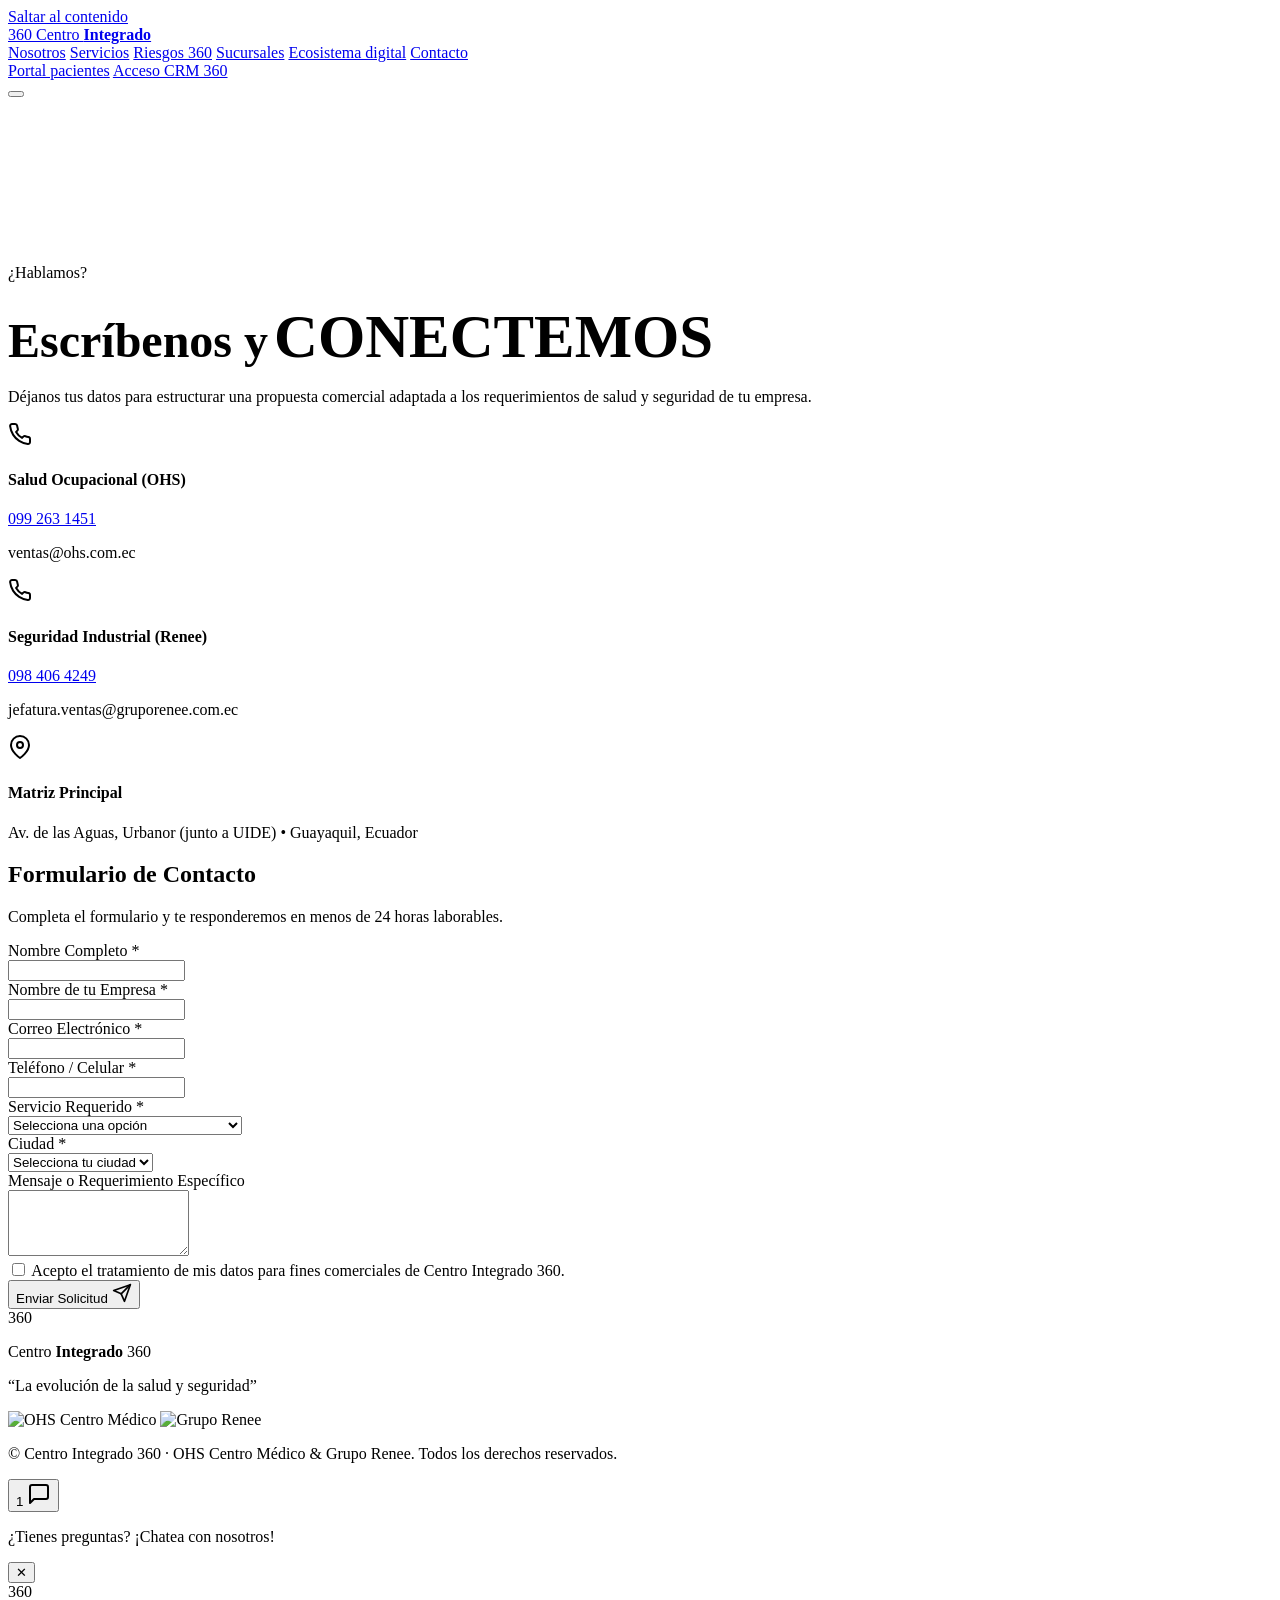
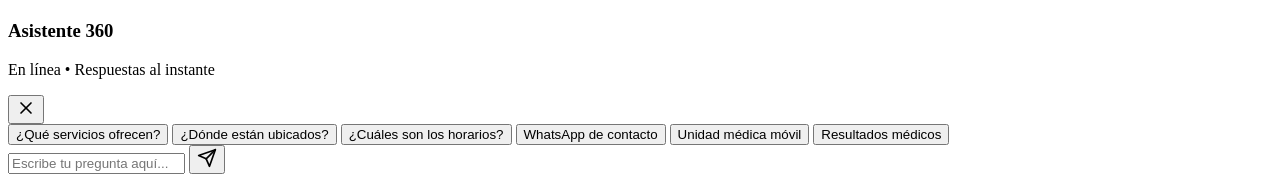
==== contacto.html @ 9c9b0488 "Agregar nuevos archivos" ====
<!DOCTYPE html>
<html lang="es">
<head>
  <meta charset="UTF-8" />
  <meta name="viewport" content="width=device-width, initial-scale=1.0" />
  <title>Contáctanos | Centro Integrado 360</title>
  <meta name="description" content="Ponte en contacto con Centro Integrado 360 para cotizaciones de salud ocupacional y seguridad industrial para tu empresa." />
  <meta name="theme-color" content="#134295" />

  <!-- Tipografías de marca -->
  <link rel="preconnect" href="https://fonts.googleapis.com" />
  <link rel="preconnect" href="https://fonts.gstatic.com" crossorigin />
  <link href="https://fonts.googleapis.com/css2?family=Poppins:ital,wght@0,400;0,500;0,600;0,700;0,800;1,800&display=swap" rel="stylesheet" />
  <link href="https://api.fontshare.com/v2/css?f[]=garet@400,500,700&display=swap" rel="stylesheet" />

  <link rel="stylesheet" href="assets/css/styles.css" />
</head>
<body class="page-contacto">
  <a class="skip-link" href="#contact-main">Saltar al contenido</a>

  <!-- ===================== HEADER / NAV ===================== -->
  <header class="site-header" id="top">
    <div class="container header-inner">
      <a href="index.html#top" class="brand" aria-label="Centro Integrado 360 - inicio">
        <span class="brand-360">360</span>
        <span class="brand-text">Centro <strong>Integrado</strong></span>
      </a>

      <nav class="main-nav" id="mainNav" aria-label="Navegación principal">
        <a href="index.html#nosotros">Nosotros</a>
        <a href="index.html#servicios">Servicios</a>
        <a href="index.html#riesgos">Riesgos 360</a>
        <a href="index.html#sucursales">Sucursales</a>
        <a href="index.html#ecosistema">Ecosistema digital</a>
        <a href="contacto.html" class="active">Contacto</a>
      </nav>

      <div class="header-cta">
        <a href="index.html#ecosistema" class="btn btn-ghost btn-sm">Portal pacientes</a>
        <a href="index.html#ecosistema" class="btn btn-primary btn-sm">Acceso CRM 360</a>
      </div>

      <button class="nav-toggle" id="navToggle" aria-label="Abrir menú" aria-expanded="false" aria-controls="mainNav">
        <span></span><span></span><span></span>
      </button>
    </div>
  </header>

  <!-- ===================== MAIN FORM VIEW ===================== -->
  <main id="contact-main" class="contact-page-layout">
    <section class="contact-hero-section">
      <div class="container">
        <div class="contact-grid-split">
          
          <!-- Columna Info -->
          <div class="contact-info-col">
            <div class="hero-dots hero-dots--tl" aria-hidden="true" style="width: 150px; height: 150px; opacity: 0.15; top: 10px; left: 10px;"></div>
            <p class="eyebrow" style="color: var(--naranja);">¿Hablamos?</p>
            <h1 class="display" style="margin-bottom: var(--sp-2);">
              <span class="d-line1" style="color: var(--blanco); font-size: clamp(2rem, 4vw, 3rem);">Escríbenos y</span>
              <span class="d-line2" style="font-size: clamp(2.4rem, 5vw, 3.8rem);">CONECTEMOS</span>
            </h1>
            <p class="lead-text">
              Déjanos tus datos para estructurar una propuesta comercial adaptada a los requerimientos de salud y seguridad de tu empresa.
            </p>

            <div class="contact-methods">
              <div class="method-card">
                <div class="method-icon">
                  <svg width="24" height="24" viewBox="0 0 24 24" fill="none" stroke="currentColor" stroke-width="2" stroke-linecap="round" stroke-linejoin="round"><path d="M22 16.92v3a2 2 0 0 1-2.18 2 19.79 19.79 0 0 1-8.63-3.07 19.5 19.5 0 0 1-6-6 19.79 19.79 0 0 1-3.07-8.67A2 2 0 0 1 4.11 2h3a2 2 0 0 1 2 1.72 12.84 12.84 0 0 0 .7 2.81 2 2 0 0 1-.45 2.11L8.09 9.91a16 16 0 0 0 6 6l1.27-1.27a2 2 0 0 1 2.11-.45 12.84 12.84 0 0 0 2.81.7A2 2 0 0 1 22 16.92z"></path></svg>
                </div>
                <div>
                  <h4>Salud Ocupacional (OHS)</h4>
                  <a href="https://wa.me/593992631451" target="_blank" class="method-link">099 263 1451</a>
                  <p class="method-sub">ventas@ohs.com.ec</p>
                </div>
              </div>

              <div class="method-card">
                <div class="method-icon">
                  <svg width="24" height="24" viewBox="0 0 24 24" fill="none" stroke="currentColor" stroke-width="2" stroke-linecap="round" stroke-linejoin="round"><path d="M22 16.92v3a2 2 0 0 1-2.18 2 19.79 19.79 0 0 1-8.63-3.07 19.5 19.5 0 0 1-6-6 19.79 19.79 0 0 1-3.07-8.67A2 2 0 0 1 4.11 2h3a2 2 0 0 1 2 1.72 12.84 12.84 0 0 0 .7 2.81 2 2 0 0 1-.45 2.11L8.09 9.91a16 16 0 0 0 6 6l1.27-1.27a2 2 0 0 1 2.11-.45 12.84 12.84 0 0 0 2.81.7A2 2 0 0 1 22 16.92z"></path></svg>
                </div>
                <div>
                  <h4>Seguridad Industrial (Renee)</h4>
                  <a href="https://wa.me/593984064249" target="_blank" class="method-link">098 406 4249</a>
                  <p class="method-sub">jefatura.ventas@gruporenee.com.ec</p>
                </div>
              </div>

              <div class="method-card">
                <div class="method-icon">
                  <svg width="24" height="24" viewBox="0 0 24 24" fill="none" stroke="currentColor" stroke-width="2" stroke-linecap="round" stroke-linejoin="round"><path d="M21 10c0 7-9 13-9 13s-9-6-9-13a9 9 0 0 1 18 0z"></path><circle cx="12" cy="10" r="3"></circle></svg>
                </div>
                <div>
                  <h4>Matriz Principal</h4>
                  <p class="method-desc">Av. de las Aguas, Urbanor (junto a UIDE) • Guayaquil, Ecuador</p>
                </div>
              </div>
            </div>
          </div>

          <!-- Columna Formulario -->
          <div class="contact-form-col">
            <form id="interactiveContactForm" class="contact-premium-form">
              <h2 class="form-title">Formulario de Contacto</h2>
              <p class="form-subtitle">Completa el formulario y te responderemos en menos de 24 horas laborables.</p>
              
              <div class="form-grid-2col">
                <!-- Nombre -->
                <div class="form-group">
                  <label for="form-name" class="form-label">Nombre Completo <span class="required">*</span></label>
                  <div class="input-wrapper">
                    <input type="text" id="form-name" name="name" required />
                  </div>
                </div>

                <!-- Empresa -->
                <div class="form-group">
                  <label for="form-company" class="form-label">Nombre de tu Empresa <span class="required">*</span></label>
                  <div class="input-wrapper">
                    <input type="text" id="form-company" name="company" required />
                  </div>
                </div>
              </div>

              <div class="form-grid-2col">
                <!-- Email -->
                <div class="form-group">
                  <label for="form-email" class="form-label">Correo Electrónico <span class="required">*</span></label>
                  <div class="input-wrapper">
                    <input type="email" id="form-email" name="email" required />
                  </div>
                </div>

                <!-- Teléfono -->
                <div class="form-group">
                  <label for="form-phone" class="form-label">Teléfono / Celular <span class="required">*</span></label>
                  <div class="input-wrapper">
                    <input type="tel" id="form-phone" name="phone" required />
                  </div>
                </div>
              </div>

              <div class="form-grid-2col">
                <!-- Servicio de interés -->
                <div class="form-group">
                  <label for="form-service" class="form-label">Servicio Requerido <span class="required">*</span></label>
                  <div class="input-wrapper">
                    <select id="form-service" name="service" required>
                      <option value="" disabled selected>Selecciona una opción</option>
                      <option value="salud">Salud Ocupacional (OHS)</option>
                      <option value="seguridad">Seguridad Industrial (Grupo Renee)</option>
                      <option value="360">Modelo Integral 360 (Ambos)</option>
                      <option value="movil">Unidad Médica Móvil</option>
                      <option value="otros">Otros Servicios / Consultas</option>
                    </select>
                  </div>
                </div>

                <!-- Ciudad -->
                <div class="form-group">
                  <label for="form-city" class="form-label">Ciudad <span class="required">*</span></label>
                  <div class="input-wrapper">
                    <select id="form-city" name="city" required>
                      <option value="" disabled selected>Selecciona tu ciudad</option>
                      <option value="guayaquil">Guayaquil</option>
                      <option value="quito">Quito</option>
                      <option value="manta">Manta</option>
                      <option value="otra">Otra Ciudad</option>
                    </select>
                  </div>
                </div>
              </div>

              <!-- Mensaje -->
              <div class="form-group">
                <label for="form-message" class="form-label">Mensaje o Requerimiento Específico</label>
                <div class="input-wrapper">
                  <textarea id="form-message" name="message" rows="4"></textarea>
                </div>
              </div>

              <!-- Checkbox Términos -->
              <div class="form-group-checkbox">
                <input type="checkbox" id="form-terms" name="terms" required />
                <label for="form-terms">Acepto el tratamiento de mis datos para fines comerciales de Centro Integrado 360.</label>
              </div>

              <!-- Botón Submit -->
              <button type="submit" id="formSubmitBtn" class="btn btn-primary btn-submit-form">
                <span>Enviar Solicitud</span>
                <svg width="20" height="20" viewBox="0 0 24 24" fill="none" stroke="currentColor" stroke-width="2" stroke-linecap="round" stroke-linejoin="round" class="send-icon">
                  <line x1="22" y1="2" x2="11" y2="13"></line>
                  <polygon points="22 2 15 22 11 13 2 9 22 2"></polygon>
                </svg>
              </button>

              <!-- Success Alert (Hidden initially) -->
              <div id="formSuccessAlert" class="form-status-alert success-alert" style="display: none;">
                <div class="alert-icon">✓</div>
                <div>
                  <h4>¡Mensaje Enviado con Éxito!</h4>
                  <p>Gracias por escribirnos. Un asesor comercial se pondrá en contacto contigo en breve.</p>
                </div>
              </div>
            </form>
          </div>

        </div>
      </div>
    </section>
  </main>

  <!-- ===================== FOOTER ===================== -->
  <footer class="site-footer">
    <div class="footer-dots" aria-hidden="true"></div>
    <div class="container footer-inner">
      <div class="footer-brand">
        <span class="brand-360 brand-360--lg">360</span>
        <p>Centro <strong>Integrado</strong> 360</p>
        <p class="footer-claim">“La evolución de la salud y seguridad”</p>
      </div>
      <div class="footer-logos">
        <img src="assets/img/logo-ohs.png" alt="OHS Centro Médico" width="716" height="358" loading="lazy" />
        <img src="assets/img/logo-renee.png" alt="Grupo Renee" width="855" height="339" loading="lazy" />
      </div>
      <p class="footer-legal">© <span id="year"></span> Centro Integrado 360 · OHS Centro Médico &amp; Grupo Renee. Todos los derechos reservados.</p>
    </div>
  </footer>

  <!-- ===================== FAQ CHATBOX ===================== -->
  <div class="faq-chatbox" id="faqChatbox">
    <!-- Bubble Trigger -->
    <button class="chatbox-trigger" id="chatboxTrigger" aria-label="Abrir chat de preguntas frecuentes" aria-expanded="false" aria-controls="chatboxWindow">
      <span class="chatbox-trigger-badge" id="chatboxBadge">1</span>
      <svg class="icon-chat" width="24" height="24" viewBox="0 0 24 24" fill="none" stroke="currentColor" stroke-width="2" stroke-linecap="round" stroke-linejoin="round">
        <path d="M21 15a2 2 0 0 1-2 2H7l-4 4V5a2 2 0 0 1 2-2h14a2 2 0 0 1 2 2z"></path>
      </svg>
      <svg class="icon-close" width="24" height="24" viewBox="0 0 24 24" fill="none" stroke="currentColor" stroke-width="2" stroke-linecap="round" stroke-linejoin="round" style="display: none;">
        <line x1="18" y1="6" x2="6" y2="18"></line>
        <line x1="6" y1="6" x2="18" y2="18"></line>
      </svg>
    </button>

    <!-- Welcome Tooltip Banner -->
    <div class="chatbox-tooltip" id="chatboxTooltip">
      <p>¿Tienes preguntas? ¡Chatea con nosotros!</p>
      <button class="tooltip-close" id="tooltipClose" aria-label="Cerrar sugerencia">✕</button>
    </div>

    <!-- Chat Window -->
    <div class="chatbox-window" id="chatboxWindow" aria-hidden="true">
      <div class="chatbox-header">
        <div class="chatbox-header-info">
          <div class="chatbox-avatar">
            <span class="avatar-360">360</span>
            <span class="status-indicator"></span>
          </div>
          <div>
            <h3 class="chatbox-title">Asistente 360</h3>
            <p class="chatbox-subtitle">En línea • Respuestas al instante</p>
          </div>
        </div>
        <button class="chatbox-close-btn" id="chatboxCloseBtn" aria-label="Minimizar chat">
          <svg width="20" height="20" viewBox="0 0 24 24" fill="none" stroke="currentColor" stroke-width="2" stroke-linecap="round" stroke-linejoin="round">
            <line x1="18" y1="6" x2="6" y2="18"></line>
            <line x1="6" y1="6" x2="18" y2="18"></line>
          </svg>
        </button>
      </div>

      <div class="chatbox-messages" id="chatboxMessages">
        <!-- Los mensajes se inyectan dinámicamente -->
      </div>

      <div class="chatbox-quick-replies" id="chatboxQuickReplies">
        <button class="quick-reply-btn" data-question="servicios">¿Qué servicios ofrecen?</button>
        <button class="quick-reply-btn" data-question="sucursales">¿Dónde están ubicados?</button>
        <button class="quick-reply-btn" data-question="horarios">¿Cuáles son los horarios?</button>
        <button class="quick-reply-btn" data-question="contacto">WhatsApp de contacto</button>
        <button class="quick-reply-btn" data-question="movil">Unidad médica móvil</button>
        <button class="quick-reply-btn" data-question="resultados">Resultados médicos</button>
      </div>

      <form class="chatbox-input-area" id="chatboxInputForm">
        <input type="text" id="chatboxInput" placeholder="Escribe tu pregunta aquí..." autocomplete="off" aria-label="Escribe tu pregunta">
        <button type="submit" class="chatbox-send-btn" aria-label="Enviar pregunta">
          <svg width="20" height="20" viewBox="0 0 24 24" fill="none" stroke="currentColor" stroke-width="2" stroke-linecap="round" stroke-linejoin="round">
            <line x1="22" y1="2" x2="11" y2="13"></line>
            <polygon points="22 2 15 22 11 13 2 9 22 2"></polygon>
          </svg>
        </button>
      </form>
    </div>
  </div>

  <script src="assets/js/main.js"></script>
</body>
</html>
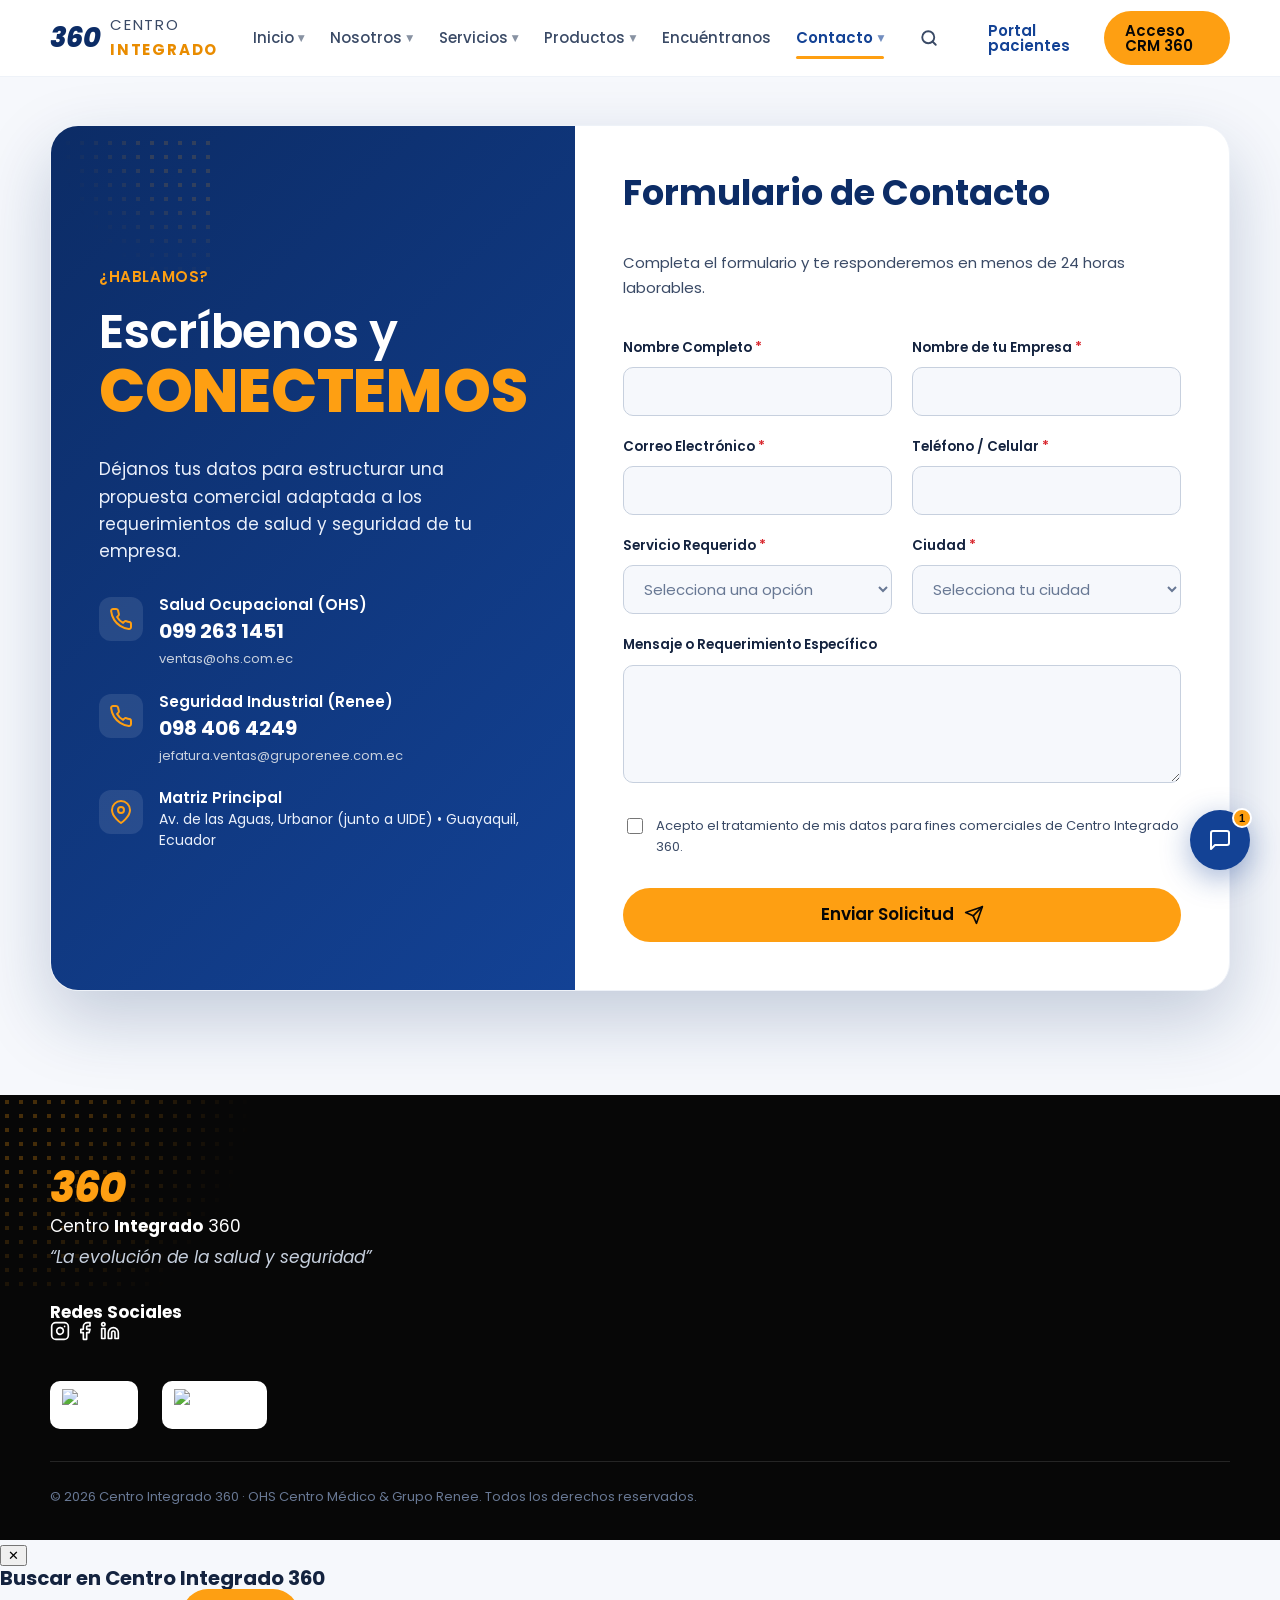
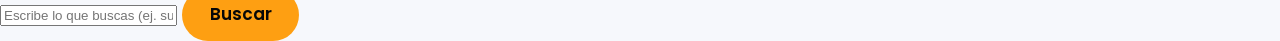
==== commit e65679d9: "Productos" ====
--- a/contacto.html
+++ b/contacto.html
@@ -27,12 +27,65 @@
       </a>
 
       <nav class="main-nav" id="mainNav" aria-label="Navegación principal">
-        <a href="index.html#nosotros">Nosotros</a>
-        <a href="index.html#servicios">Servicios</a>
-        <a href="index.html#riesgos">Riesgos 360</a>
-        <a href="index.html#sucursales">Sucursales</a>
-        <a href="index.html#ecosistema">Ecosistema digital</a>
-        <a href="contacto.html" class="active">Contacto</a>
+        <div class="nav-item-dropdown">
+          <a href="index.html#top" class="dropdown-trigger">Inicio <span class="arrow-down">▼</span></a>
+          <div class="dropdown-menu">
+            <a href="index.html#top">Inicio</a>
+            <a href="index.html#nosotros">¿Quiénes somos?</a>
+            <a href="index.html#sucursales">Nuestras sedes</a>
+          </div>
+        </div>
+
+        <div class="nav-item-dropdown">
+          <a href="index.html#nosotros" class="dropdown-trigger">Nosotros <span class="arrow-down">▼</span></a>
+          <div class="dropdown-menu">
+            <a href="index.html#nosotros">Misión y Visión</a>
+            <a href="index.html#porque">¿Por qué elegirnos?</a>
+            <a href="index.html#ecosistema">Ecosistema Digital</a>
+          </div>
+        </div>
+
+        <!-- Servicios ▼ -->
+        <div class="nav-item-dropdown">
+          <a href="index.html#servicios" class="dropdown-trigger">Servicios <span class="arrow-down">▼</span></a>
+          <div class="dropdown-menu">
+            <a href="index.html#servicios">Salud Ocupacional</a>
+            <a href="index.html#servicios">Seguridad Industrial</a>
+            <a href="index.html#servicios">Particular</a>
+          </div>
+        </div>
+
+        <!-- Productos ▼ -->
+        <div class="nav-item-dropdown">
+          <a href="productos.html" class="dropdown-trigger">Productos <span class="arrow-down">▼</span></a>
+          <div class="dropdown-menu">
+            <a href="productos.html">Catálogo de EPP</a>
+            <a href="productos.html?cat=guantes-man">Guantes de Manipulación</a>
+            <a href="productos.html?cat=guantes-cor">Guantes Anti-Corte</a>
+            <a href="productos.html?cat=audicion">Protección Auditiva</a>
+            <a href="productos.html?cat=calzado">Calzado de Seguridad</a>
+          </div>
+        </div>
+
+        <!-- Encuéntranos -->
+        <a href="encuentranos.html" class="dropdown-trigger">Encuéntranos</a>
+
+        <!-- Contacto ▼ -->
+        <div class="nav-item-dropdown">
+          <a href="contacto.html" class="dropdown-trigger active">Contacto <span class="arrow-down">▼</span></a>
+          <div class="dropdown-menu">
+            <a href="contacto.html" class="active">Formulario de Contacto</a>
+            <a href="index.html#contacto">Canales de WhatsApp</a>
+          </div>
+        </div>
+
+        <!-- Search Icon Trigger -->
+        <button class="search-trigger-btn" id="searchTriggerBtn" aria-label="Buscar en el sitio">
+          <svg width="18" height="18" viewBox="0 0 24 24" fill="none" stroke="currentColor" stroke-width="2.5" stroke-linecap="round" stroke-linejoin="round">
+            <circle cx="11" cy="11" r="8"></circle>
+            <line x1="21" y1="21" x2="16.65" y2="16.65"></line>
+          </svg>
+        </button>
       </nav>
 
       <div class="header-cta">
@@ -220,6 +273,23 @@
         <p>Centro <strong>Integrado</strong> 360</p>
         <p class="footer-claim">“La evolución de la salud y seguridad”</p>
       </div>
+
+      <!-- Redes Sociales Section -->
+      <div class="footer-socials">
+        <h4>Redes Sociales</h4>
+        <div class="social-icons">
+          <a href="https://instagram.com/centromedico_ohs" target="_blank" aria-label="Instagram">
+            <svg width="20" height="20" viewBox="0 0 24 24" fill="none" stroke="currentColor" stroke-width="2" stroke-linecap="round" stroke-linejoin="round"><rect x="2" y="2" width="20" height="20" rx="5" ry="5"></rect><path d="M16 11.37A4 4 0 1 1 12.63 8 4 4 0 0 1 16 11.37z"></path><line x1="17.5" y1="6.5" x2="17.51" y2="6.5"></line></svg>
+          </a>
+          <a href="https://facebook.com/centromedicoohs" target="_blank" aria-label="Facebook">
+            <svg width="20" height="20" viewBox="0 0 24 24" fill="none" stroke="currentColor" stroke-width="2" stroke-linecap="round" stroke-linejoin="round"><path d="M18 2h-3a5 5 0 0 0-5 5v3H7v4h3v8h4v-8h3l1-4h-4V7a1 1 0 0 1 1-1h3z"></path></svg>
+          </a>
+          <a href="https://linkedin.com" target="_blank" aria-label="LinkedIn">
+            <svg width="20" height="20" viewBox="0 0 24 24" fill="none" stroke="currentColor" stroke-width="2" stroke-linecap="round" stroke-linejoin="round"><path d="M16 8a6 6 0 0 1 6 6v7h-4v-7a2 2 0 0 0-2-2 2 2 0 0 0-2 2v7h-4v-7a6 6 0 0 1 6-6z"></path><rect x="2" y="9" width="4" height="12"></rect><circle cx="4" cy="4" r="2"></circle></svg>
+          </a>
+        </div>
+      </div>
+
       <div class="footer-logos">
         <img src="assets/img/logo-ohs.png" alt="OHS Centro Médico" width="716" height="358" loading="lazy" />
         <img src="assets/img/logo-renee.png" alt="Grupo Renee" width="855" height="339" loading="lazy" />
@@ -227,6 +297,21 @@
       <p class="footer-legal">© <span id="year"></span> Centro Integrado 360 · OHS Centro Médico &amp; Grupo Renee. Todos los derechos reservados.</p>
     </div>
   </footer>
+
+  <!-- ===================== SEARCH OVERLAY ===================== -->
+  <div class="search-overlay" id="searchOverlay" aria-hidden="true">
+    <div class="search-overlay-card">
+      <button class="search-overlay-close" id="searchOverlayClose" aria-label="Cerrar búsqueda">✕</button>
+      <h3>Buscar en Centro Integrado 360</h3>
+      <form class="search-overlay-form" id="searchOverlayForm">
+        <input type="text" id="searchOverlayInput" placeholder="Escribe lo que buscas (ej. sucursales, exámenes, EPP)..." autocomplete="off" aria-label="Entrada de búsqueda" />
+        <button type="submit" class="btn btn-primary">Buscar</button>
+      </form>
+      <div class="search-overlay-results" id="searchOverlayResults">
+        <!-- Search results injected here -->
+      </div>
+    </div>
+  </div>
 
   <!-- ===================== FAQ CHATBOX ===================== -->
   <div class="faq-chatbox" id="faqChatbox">
--- a/assets/css/styles.css
+++ b/assets/css/styles.css
@@ -0,0 +1,1765 @@
+/* =========================================================
+   CENTRO INTEGRADO 360 — Sistema de diseño
+   Línea gráfica oficial: OHS Centro Médico + Grupo Renee
+   ========================================================= */
+
+:root {
+  /* Colores de marca (línea gráfica oficial) */
+  --azul: #134295;
+  --azul-900: #0c2c66;
+  --azul-700: #0f3578;
+  --azul-050: #eaf0fb;
+  --naranja: #fe9f12;
+  --naranja-600: #e98c00;
+  --negro: #070707;
+  --blanco: #ffffff;
+
+  /* Neutros tintados hacia el azul de marca */
+  --gris-900: #14233f;
+  --gris-700: #3a4a66;
+  --gris-500: #687894;
+  --gris-300: #c7d0de;
+  --gris-100: #eef2f8;
+  --gris-050: #f6f8fc;
+
+  /* Tipografía */
+  --font-display: "Garet", "Poppins", system-ui, sans-serif;
+  --font-body: "Poppins", system-ui, -apple-system, sans-serif;
+
+  /* Escala tipográfica */
+  --fs-xs: 0.8125rem;
+  --fs-sm: 0.9375rem;
+  --fs-base: 1.0625rem;
+  --fs-lg: 1.25rem;
+  --fs-xl: 1.6rem;
+  --fs-2xl: 2.2rem;
+  --fs-3xl: 3rem;
+  --fs-4xl: clamp(2.8rem, 7vw, 5.5rem);
+
+  /* Espaciado */
+  --sp-1: 0.5rem;
+  --sp-2: 1rem;
+  --sp-3: 1.5rem;
+  --sp-4: 2rem;
+  --sp-5: 3rem;
+  --sp-6: 4.5rem;
+  --sp-7: 6.5rem;
+
+  --radius: 16px;
+  --radius-lg: 28px;
+  --radius-pill: 999px;
+
+  --shadow-sm: 0 4px 16px rgba(12, 44, 102, 0.08);
+  --shadow-md: 0 14px 40px rgba(12, 44, 102, 0.14);
+  --shadow-lg: 0 28px 70px rgba(12, 44, 102, 0.22);
+
+  --header-h: 76px;
+  --maxw: 1180px;
+  --ease: cubic-bezier(0.22, 1, 0.36, 1);
+}
+
+/* ---------------- Reset ---------------- */
+*, *::before, *::after { box-sizing: border-box; }
+html { scroll-behavior: smooth; scroll-padding-top: calc(var(--header-h) + 12px); -webkit-text-size-adjust: 100%; }
+body {
+  margin: 0;
+  font-family: var(--font-body);
+  font-size: var(--fs-base);
+  line-height: 1.65;
+  color: var(--gris-900);
+  background: var(--blanco);
+  -webkit-font-smoothing: antialiased;
+  overflow-x: hidden;
+}
+img { max-width: 100%; height: auto; display: block; }
+a { color: inherit; text-decoration: none; }
+ul { margin: 0; padding: 0; list-style: none; }
+h1, h2, h3, h4 { font-family: var(--font-display); line-height: 1.08; margin: 0; text-wrap: balance; }
+strong { font-weight: 700; }
+
+.container { width: min(100% - 2.5rem, var(--maxw)); margin-inline: auto; }
+
+/* Skip link accesible */
+.skip-link {
+  position: absolute; left: 50%; top: 0; transform: translate(-50%, -120%);
+  background: var(--azul); color: var(--blanco); font-weight: 600;
+  padding: .7rem 1.2rem; border-radius: 0 0 12px 12px; z-index: 200;
+  transition: transform .2s var(--ease);
+}
+.skip-link:focus-visible { transform: translate(-50%, 0); outline: 3px solid var(--naranja); outline-offset: 2px; }
+
+/* ---------------- Motivo de puntos (halftone) ---------------- */
+.hero-dots, .riesgos-dots, .footer-dots {
+  position: absolute;
+  background-image: radial-gradient(currentColor 22%, transparent 23%);
+  background-size: 14px 14px;
+  pointer-events: none;
+}
+
+/* ---------------- Botones ---------------- */
+.btn {
+  --bg: var(--azul);
+  --fg: var(--blanco);
+  display: inline-flex;
+  align-items: center;
+  justify-content: center;
+  gap: .5rem;
+  font-family: var(--font-body);
+  font-weight: 600;
+  font-size: var(--fs-base);
+  line-height: 1;
+  padding: .95rem 1.6rem;
+  border-radius: var(--radius-pill);
+  border: 2px solid transparent;
+  background: var(--bg);
+  color: var(--fg);
+  cursor: pointer;
+  transition: transform .25s var(--ease), box-shadow .25s var(--ease), background .2s;
+  min-height: 48px;
+  touch-action: manipulation;
+}
+.btn:hover { transform: translateY(-2px); box-shadow: var(--shadow-md); }
+.btn:focus-visible { outline: 3px solid var(--naranja); outline-offset: 3px; }
+.btn-sm { padding: .65rem 1.15rem; font-size: var(--fs-sm); min-height: 42px; }
+.btn-primary { --bg: var(--naranja); --fg: var(--negro); }
+.btn-outline { --bg: transparent; --fg: var(--azul); border-color: var(--azul); }
+.btn-outline:hover { background: var(--azul); color: var(--blanco); }
+.btn-ghost { --bg: transparent; --fg: var(--azul); }
+.btn-ghost:hover { background: var(--azul-050); }
+
+/* ---------------- Header ---------------- */
+.site-header {
+  position: sticky; top: 0; z-index: 100;
+  background: rgba(255,255,255,.92);
+  backdrop-filter: blur(10px);
+  border-bottom: 1px solid var(--gris-100);
+}
+.header-inner {
+  display: flex; align-items: center; gap: var(--sp-3);
+  height: var(--header-h);
+}
+.brand { display: flex; align-items: center; gap: .6rem; margin-right: auto; }
+.brand-360 {
+  font-family: var(--font-display); font-weight: 800; font-style: italic;
+  font-size: 1.7rem; color: var(--azul-900);
+  letter-spacing: -.02em; line-height: 1;
+}
+.brand-text { font-size: var(--fs-sm); color: var(--gris-700); text-transform: uppercase; letter-spacing: .12em; }
+.brand-text strong { color: var(--naranja-600); }
+
+.main-nav { display: flex; align-items: center; gap: 1.6rem; }
+.main-nav a {
+  font-size: var(--fs-sm); font-weight: 500; color: var(--gris-700);
+  padding: .4rem 0; position: relative;
+}
+.main-nav a::after {
+  content: ""; position: absolute; left: 0; bottom: -2px; height: 3px; width: 0;
+  background: var(--naranja); border-radius: 3px; transition: width .25s var(--ease);
+}
+.main-nav a:hover, .main-nav a:focus-visible { color: var(--azul); }
+.main-nav a:hover::after, .main-nav a:focus-visible::after { width: 100%; }
+
+/* --- Dropdown Nav Items --- */
+.nav-item-dropdown {
+  position: relative;
+  display: flex;
+  align-items: center;
+}
+
+.dropdown-trigger {
+  display: flex;
+  align-items: center;
+  gap: 4px;
+  cursor: pointer;
+  white-space: nowrap;
+}
+
+.dropdown-trigger .arrow-down {
+  font-size: 9px;
+  transition: transform 0.2s var(--ease);
+  opacity: 0.6;
+}
+
+.nav-item-dropdown:hover .arrow-down {
+  transform: rotate(180deg);
+}
+
+.dropdown-menu {
+  position: absolute;
+  top: calc(100% + 14px);
+  left: 50%;
+  transform: translateX(-50%);
+  background: var(--blanco);
+  border: 1px solid var(--gris-100);
+  border-radius: 12px;
+  box-shadow: 0 8px 30px rgba(19,66,149,.12);
+  padding: 8px 0;
+  min-width: 200px;
+  opacity: 0;
+  visibility: hidden;
+  transform: translateX(-50%) translateY(-6px);
+  transition: opacity 0.2s var(--ease), transform 0.2s var(--ease), visibility 0.2s;
+  z-index: 200;
+}
+
+.dropdown-menu::before {
+  content: "";
+  position: absolute;
+  top: -6px;
+  left: 50%;
+  transform: translateX(-50%);
+  border-left: 6px solid transparent;
+  border-right: 6px solid transparent;
+  border-bottom: 6px solid var(--blanco);
+}
+
+.nav-item-dropdown:hover .dropdown-menu,
+.nav-item-dropdown:focus-within .dropdown-menu {
+  opacity: 1;
+  visibility: visible;
+  transform: translateX(-50%) translateY(0);
+}
+
+.dropdown-menu a {
+  display: block;
+  padding: 9px 20px;
+  font-size: 13.5px;
+  font-weight: 500;
+  color: var(--gris-700);
+  transition: background 0.15s, color 0.15s;
+  border-radius: 0;
+}
+
+.dropdown-menu a::after { display: none; }
+
+.dropdown-menu a:hover {
+  background: var(--azul-050, #f0f5ff);
+  color: var(--azul);
+}
+
+/* --- Search Button in Nav --- */
+.search-trigger-btn {
+  display: flex;
+  align-items: center;
+  justify-content: center;
+  background: none;
+  border: none;
+  cursor: pointer;
+  color: var(--gris-700);
+  padding: 6px;
+  border-radius: 8px;
+  transition: background 0.2s, color 0.2s;
+  margin-left: 4px;
+}
+
+.search-trigger-btn:hover {
+  background: var(--azul-050, #f0f5ff);
+  color: var(--azul);
+}
+
+.header-cta { display: flex; gap: .6rem; }
+
+
+.nav-toggle {
+  display: none; flex-direction: column; gap: 5px;
+  background: none; border: 0; cursor: pointer; padding: 10px;
+}
+.nav-toggle span { width: 26px; height: 3px; background: var(--azul); border-radius: 3px; transition: transform .3s var(--ease), opacity .3s var(--ease); }
+.nav-toggle[aria-expanded="true"] span:nth-child(1) { transform: translateY(8px) rotate(45deg); }
+.nav-toggle[aria-expanded="true"] span:nth-child(2) { opacity: 0; }
+.nav-toggle[aria-expanded="true"] span:nth-child(3) { transform: translateY(-8px) rotate(-45deg); }
+
+/* ---------------- Secciones base ---------------- */
+.section { padding: var(--sp-7) 0; position: relative; }
+.section-kicker {
+  font-family: var(--font-display); font-weight: 700;
+  color: var(--naranja-600); text-transform: uppercase;
+  letter-spacing: .14em; font-size: var(--fs-sm); margin: 0 0 .6rem;
+}
+.section-kicker--light { color: var(--naranja); }
+.section-title {
+  font-size: var(--fs-2xl); color: var(--azul-900);
+  max-width: 22ch; margin-bottom: var(--sp-4); font-weight: 700;
+}
+.section-title--light { color: var(--blanco); }
+
+/* ---------------- Hero ---------------- */
+.hero { padding: var(--sp-6) 0 var(--sp-7); position: relative; overflow: hidden; }
+.hero-dots--tl { color: var(--naranja); opacity: .5; width: 260px; height: 260px; top: 24px; right: 0;
+  -webkit-mask-image: radial-gradient(circle at top right, #000 30%, transparent 72%);
+  mask-image: radial-gradient(circle at top right, #000 30%, transparent 72%); }
+.hero-grid { display: grid; grid-template-columns: 1.05fr .95fr; gap: var(--sp-5); align-items: center; }
+.eyebrow { font-weight: 600; color: var(--azul); letter-spacing: .04em; margin: 0 0 1rem; text-transform: uppercase; font-size: var(--fs-sm); }
+.display { margin: 0 0 1rem; display: flex; flex-direction: column; letter-spacing: -.01em; }
+.display .d-line1 { font-size: clamp(2.2rem, 5vw, 3.6rem); font-weight: 600; color: var(--azul-900); }
+.display .d-line2 { font-size: clamp(2.6rem, 6.2vw, 4.6rem); font-weight: 800; color: var(--naranja); }
+.display .d-line3 { font-size: var(--fs-4xl); font-weight: 800; font-style: italic; color: var(--azul-900); }
+.hero-tagline { font-style: italic; font-weight: 600; color: var(--azul); font-size: var(--fs-lg); margin: 0 0 1.2rem; }
+.hero-lead { color: var(--gris-700); max-width: 52ch; margin: 0 0 1.8rem; }
+.hero-actions { display: flex; flex-wrap: wrap; gap: .9rem; margin-bottom: 2.4rem; }
+.hero-stats { display: flex; gap: var(--sp-4); flex-wrap: wrap; }
+.hero-stats li { display: flex; flex-direction: column; }
+.stat-num { font-family: var(--font-display); font-weight: 800; font-size: var(--fs-xl); color: var(--azul); line-height: 1; }
+.stat-label { font-size: var(--fs-xs); color: var(--gris-500); text-transform: uppercase; letter-spacing: .08em; }
+
+.hero-figure { position: relative; margin: 0; }
+.hero-figure img { border-radius: var(--radius-lg); box-shadow: var(--shadow-lg); width: 100%; object-fit: cover; aspect-ratio: 16/11; }
+.hero-badge {
+  position: absolute; left: -18px; bottom: -22px;
+  background: var(--azul); color: var(--blanco);
+  padding: 1rem 1.4rem; border-radius: var(--radius);
+  font-family: var(--font-display); font-size: var(--fs-base); line-height: 1.25;
+  box-shadow: var(--shadow-md);
+}
+.hero-badge strong { color: var(--naranja); }
+
+/* ---------------- Una sola fuerza (index.html) ---------------- */
+.fuerza { background: var(--gris-050); }
+.fuerza .section-kicker,
+.fuerza .section-title { text-align: center; margin-inline: auto; }
+.fuerza-grid {
+  display: grid;
+  grid-template-columns: 1fr auto 1fr;
+  align-items: stretch;
+  gap: var(--sp-3);
+  margin-top: var(--sp-3);
+}
+.brand-card {
+  background: var(--blanco); border-radius: var(--radius-lg); padding: var(--sp-4);
+  text-align: center; box-shadow: var(--shadow-sm);
+  border-top: 6px solid var(--azul);
+  display: flex; flex-direction: column; align-items: center; gap: .6rem;
+}
+.brand-card--renee { border-top-color: var(--naranja); }
+.brand-logo { height: 64px; width: auto; object-fit: contain; margin-bottom: .4rem; }
+.brand-card h3 { font-size: var(--fs-xl); color: var(--azul-900); }
+.brand-card--renee h3 { color: var(--naranja-600); }
+.brand-card p { color: var(--gris-700); margin: 0; max-width: 34ch; }
+.fuerza-x {
+  align-self: center;
+  font-size: 2.4rem; font-weight: 800;
+  color: var(--azul-900); font-family: var(--font-display);
+}
+.fuerza-foot {
+  text-align: center; font-style: italic;
+  font-size: var(--fs-lg); color: var(--azul); margin: var(--sp-4) 0 0;
+}
+.fuerza-foot strong { color: var(--naranja-600); }
+
+.mv-grid { display: grid; grid-template-columns: 1fr 1fr; gap: var(--sp-3); margin-top: var(--sp-5); }
+.mv-card { background: var(--blanco); border-radius: var(--radius); padding: var(--sp-4); box-shadow: var(--shadow-sm); }
+.mv-card h4 { font-size: var(--fs-xl); color: var(--naranja-600); margin-bottom: .6rem; }
+.mv-card p { color: var(--gris-700); margin: 0; }
+
+.valores { display: flex; flex-wrap: wrap; justify-content: center; gap: .7rem; margin-top: var(--sp-4); }
+.valores li {
+  background: var(--azul-050); color: var(--azul); font-weight: 600;
+  padding: .5rem 1.1rem; border-radius: var(--radius-pill); font-size: var(--fs-sm);
+}
+
+/* ---------------- Nosotros ¿Quiénes somos? (nosotros.html — clases usadas en styles.css también) ---------------- */
+.nosotros { background: var(--gris-050); }
+
+
+/* Grid: texto izquierda | foto derecha */
+.quienes-grid {
+  display: grid;
+  grid-template-columns: 1fr 1fr;
+  gap: var(--sp-5);
+  align-items: center;
+  margin-bottom: var(--sp-6);
+}
+.quienes-copy { display: flex; flex-direction: column; gap: 1rem; }
+.quienes-lead {
+  font-size: var(--fs-lg);
+  color: var(--gris-700);
+  margin: 0;
+  line-height: 1.7;
+}
+.quienes-sub {
+  font-size: var(--fs-base);
+  color: var(--gris-500);
+  margin: 0;
+  line-height: 1.7;
+}
+.quienes-logos {
+  display: flex;
+  align-items: center;
+  gap: 1.2rem;
+  flex-wrap: wrap;
+  padding-top: .5rem;
+}
+.quienes-logos img { height: 44px; width: auto; object-fit: contain; }
+.quienes-x {
+  font-size: 1.4rem; font-weight: 800;
+  color: var(--azul-900); font-family: var(--font-display);
+}
+.quienes-media {
+  margin: 0;
+  border-radius: var(--radius-lg);
+  overflow: hidden;
+  box-shadow: var(--shadow-lg);
+  aspect-ratio: 4/3;
+}
+.quienes-media img {
+  width: 100%; height: 100%;
+  object-fit: cover;
+  display: block;
+}
+
+/* Misión / Visión / Valores — 3 tarjetas en fila */
+.mvv-grid {
+  display: grid;
+  grid-template-columns: repeat(3, 1fr);
+  gap: var(--sp-3);
+}
+.mvv-card {
+  background: var(--blanco);
+  border-radius: var(--radius-lg);
+  padding: var(--sp-4);
+  box-shadow: var(--shadow-sm);
+  border-top: 5px solid var(--azul);
+  display: flex;
+  flex-direction: column;
+  gap: .7rem;
+  transition: transform .25s var(--ease), box-shadow .25s var(--ease);
+}
+.mvv-card:hover { transform: translateY(-4px); box-shadow: var(--shadow-md); }
+.mvv-card--vision { border-top-color: var(--naranja); }
+.mvv-card--valores { border-top-color: #22c55e; }
+
+.mvv-icon {
+  font-size: 2rem;
+  width: 56px; height: 56px;
+  border-radius: 16px;
+  background: var(--azul-050);
+  display: grid; place-items: center;
+}
+.mvv-card--vision .mvv-icon { background: rgba(254,159,18,.12); }
+.mvv-card--valores .mvv-icon { background: rgba(34,197,94,.1); }
+
+.mvv-card h3 {
+  font-size: var(--fs-xl);
+  color: var(--azul-900);
+  margin: 0;
+}
+.mvv-card p { color: var(--gris-700); margin: 0; font-size: var(--fs-sm); line-height: 1.7; }
+
+.mvv-values-list {
+  margin: 0; padding: 0; list-style: none;
+  display: flex; flex-wrap: wrap; gap: .5rem;
+}
+.mvv-values-list li {
+  background: var(--azul-050); color: var(--azul);
+  font-weight: 600; font-size: var(--fs-xs);
+  padding: .35rem .85rem; border-radius: var(--radius-pill);
+}
+
+/* ---------------- ¿Por qué elegirnos? — layout con figura central ---------------- */
+.porque { background: var(--blanco); }
+.porque .section-title { max-width: 28ch; }
+
+.porque-subtitle {
+  color: var(--gris-500);
+  font-size: var(--fs-base);
+  margin: -.8rem 0 var(--sp-5);
+  max-width: 60ch;
+}
+
+/* Layout de 3 columnas: col-izq | figura | col-der */
+.porque-layout {
+  display: grid;
+  grid-template-columns: 1fr auto 1fr;
+  gap: var(--sp-4);
+  align-items: center;
+}
+
+/* Figura central */
+.porque-fig {
+  margin: 0;
+  position: relative;
+  width: 260px;
+  flex-shrink: 0;
+}
+.porque-fig img {
+  width: 260px;
+  height: 360px;
+  object-fit: cover;
+  object-position: center top;
+  border-radius: var(--radius-lg);
+  box-shadow: var(--shadow-lg);
+  display: block;
+}
+.porque-fig-badge {
+  position: absolute;
+  bottom: -14px;
+  left: 50%;
+  transform: translateX(-50%);
+  background: var(--naranja);
+  color: var(--negro);
+  font-family: var(--font-display);
+  font-weight: 800;
+  font-size: var(--fs-xl);
+  padding: .5rem 1.4rem;
+  border-radius: var(--radius-pill);
+  box-shadow: var(--shadow-sm);
+  white-space: nowrap;
+}
+
+/* Columnas de ventajas */
+.porque-col {
+  display: flex;
+  flex-direction: column;
+  gap: var(--sp-3);
+}
+/* Col izquierda: ítems 01→03 de abajo a arriba (se muestran 01 abajo, 03 arriba)
+   En el boceto aparecen de arriba a abajo como 3→2→1, así que los ordenamos inversamente */
+.porque-col--left { flex-direction: column-reverse; }
+
+/* Ítem de ventaja */
+.ventaja-item {
+  display: flex;
+  align-items: flex-start;
+  gap: 1rem;
+  background: var(--gris-050);
+  border-radius: var(--radius);
+  padding: 1rem 1.2rem;
+  border-left: 4px solid var(--azul);
+  opacity: 0;
+  transform: translateX(-24px);
+  transition: opacity .5s ease var(--delay, 0s), transform .5s var(--ease) var(--delay, 0s);
+}
+.ventaja-item.is-visible { opacity: 1; transform: none; }
+
+.ventaja-item--right {
+  border-left: none;
+  border-right: 4px solid var(--naranja);
+  transform: translateX(24px);
+}
+.ventaja-item--right.is-visible { transform: none; }
+
+/* Número estilizado */
+.vi-num {
+  font-family: var(--font-display);
+  font-size: 1.6rem;
+  font-weight: 800;
+  color: var(--azul);
+  line-height: 1;
+  min-width: 2.2rem;
+  opacity: .35;
+}
+.ventaja-item--right .vi-num { color: var(--naranja); }
+
+.vi-body h4 {
+  font-size: var(--fs-base);
+  font-weight: 700;
+  color: var(--azul-900);
+  margin: 0 0 .25rem;
+}
+.vi-body p { color: var(--gris-700); margin: 0; font-size: var(--fs-sm); }
+.vi-body--right { text-align: right; }
+
+
+
+/* ---------------- Qué solucionamos (Mind Map SVG Desplegable) ---------------- */
+.solucionamos { background: var(--azul); color: var(--blanco); overflow: hidden; }
+
+.sol-header-block { text-align: center; margin-bottom: var(--sp-4); }
+.sol-subtitle {
+  text-align: center;
+  color: rgba(255,255,255,0.65);
+  font-size: var(--fs-sm);
+  margin: -1rem 0 var(--sp-4);
+  font-style: italic;
+}
+
+/* ---- Contenedor principal del mapa ---- */
+.mindmap-wrap {
+  position: relative;
+  width: 100%;
+  max-width: 1100px;
+  margin: 0 auto;
+}
+
+/* SVG responsive */
+.mindmap-full-svg {
+  width: 100%;
+  height: auto;
+  display: block;
+  overflow: visible;
+}
+
+/* ===== LÍNEAS DE CONEXIÓN ===== */
+/* stroke-dasharray/offset son manejados por JS via setAttribute */
+.mm-line {
+  fill: none;
+  stroke: rgba(255, 200, 80, 0.45);
+  stroke-width: 2;
+  stroke-linecap: square;
+  stroke-linejoin: miter;
+}
+
+/* ===== NODO CENTRAL ===== */
+.mm-center-g {
+  opacity: 0;
+  transform: scale(0.3);
+  transform-origin: 550px 330px;
+  transition: opacity 0.5s ease, transform 0.6s cubic-bezier(.34,1.56,.64,1);
+}
+.mindmap-wrap.mm-active .mm-center-g {
+  opacity: 1;
+  transform: scale(1);
+}
+
+.mm-center-circle {
+  fill: var(--naranja);
+  stroke: #c97a00;
+  stroke-width: 4;
+}
+
+.mm-center-text {
+  fill: var(--negro);
+  font-family: var(--font-display);
+  font-weight: 800;
+  font-size: 22px;
+  text-anchor: middle;
+  dominant-baseline: middle;
+  pointer-events: none;
+}
+.mm-center-text--sub {
+  font-size: 16px;
+  font-weight: 700;
+}
+
+/* Anillo de pulso */
+.mm-pulse-ring {
+  fill: none;
+  stroke: rgba(254, 159, 18, 0.35);
+  stroke-width: 3;
+  animation: mmPulse 2.5s ease-out infinite;
+}
+
+@keyframes mmPulse {
+  0%   { r: 72; opacity: 0.8; }
+  100% { r: 96; opacity: 0; }
+}
+
+/* ===== NODOS RAMA ===== */
+.mm-branch {
+  opacity: 0;
+  transform: scale(0.4);
+  transform-box: fill-box;
+  transform-origin: center;
+  transition: opacity 0.45s ease, transform 0.5s cubic-bezier(.34,1.56,.64,1);
+  cursor: pointer;
+}
+
+.mindmap-wrap.mm-active .mm-branch {
+  opacity: 1;
+  transform: scale(1);
+}
+
+/* Rectángulo de cada nodo rama */
+.mm-branch-rect {
+  fill: url(#nodeGrad);
+  stroke: rgba(255, 255, 255, 0.3);
+  stroke-width: 1.5;
+  transition: fill 0.25s ease, stroke 0.25s ease, filter 0.25s ease;
+}
+
+.mm-branch:hover .mm-branch-rect,
+.mm-branch:focus .mm-branch-rect {
+  fill: rgba(254, 159, 18, 0.25);
+  stroke: rgba(254, 159, 18, 0.8);
+  filter: drop-shadow(0 0 12px rgba(254, 159, 18, 0.5));
+}
+
+.mm-branch.mm-branch--active .mm-branch-rect {
+  fill: url(#nodeActive);
+  stroke: var(--naranja);
+  filter: drop-shadow(0 0 16px rgba(254, 159, 18, 0.7));
+}
+
+/* Texto del nodo rama */
+.mm-branch-text {
+  fill: rgba(220, 230, 247, 0.95);
+  font-family: var(--font-body);
+  font-size: 14.5px;
+  font-weight: 600;
+  text-anchor: middle;
+  dominant-baseline: middle;
+  pointer-events: none;
+  transition: fill 0.25s ease;
+}
+
+.mm-branch:hover .mm-branch-text,
+.mm-branch:focus .mm-branch-text {
+  fill: #ffffff;
+}
+
+.mm-branch.mm-branch--active .mm-branch-text {
+  fill: #ffe5a0;
+}
+
+/* Punto de conexión (dot) en el extremo de cada nodo */
+.mm-branch-dot {
+  fill: rgba(254, 159, 18, 0.5);
+  transition: fill 0.25s ease, r 0.25s ease;
+}
+
+.mm-branch:hover .mm-branch-dot,
+.mm-branch.mm-branch--active .mm-branch-dot {
+  fill: var(--naranja);
+}
+
+/* Cursor e indicador de clickeable */
+.mm-branch:focus {
+  outline: none;
+}
+.mm-branch:focus-visible .mm-branch-rect {
+  stroke: #fff;
+  stroke-width: 2.5;
+}
+
+/* ===== PANEL DE DETALLE DESPLEGABLE ===== */
+.mm-detail-panel {
+  position: absolute;
+  top: 50%;
+  left: 50%;
+  transform: translate(-50%, -50%) scale(0.85);
+  width: min(460px, 90%);
+  background: rgba(255,255,255,0.97);
+  border-radius: var(--radius-lg);
+  box-shadow: 0 20px 60px rgba(0,0,0,0.35), 0 0 0 1px rgba(254,159,18,0.3);
+  padding: var(--sp-4) var(--sp-4) var(--sp-3);
+  z-index: 20;
+  opacity: 0;
+  pointer-events: none;
+  transition: opacity 0.35s var(--ease), transform 0.35s var(--ease);
+  backdrop-filter: blur(8px);
+}
+
+.mm-detail-panel.mm-panel--open {
+  opacity: 1;
+  pointer-events: auto;
+  transform: translate(-50%, -50%) scale(1);
+}
+
+.mm-panel-close {
+  position: absolute;
+  top: 12px;
+  right: 14px;
+  background: none;
+  border: none;
+  font-size: 18px;
+  color: var(--gris-500);
+  cursor: pointer;
+  line-height: 1;
+  padding: 4px 8px;
+  border-radius: 8px;
+  transition: color 0.2s, background 0.2s;
+}
+.mm-panel-close:hover {
+  color: var(--gris-900);
+  background: var(--gris-100);
+}
+
+.mm-panel-inner {
+  color: var(--gris-900);
+}
+
+.mm-panel-icon {
+  font-size: 2.2rem;
+  margin-bottom: .5rem;
+  display: block;
+}
+
+.mm-panel-title {
+  font-family: var(--font-display);
+  font-size: var(--fs-xl);
+  font-weight: 800;
+  color: var(--azul-900);
+  margin: 0 0 .5rem;
+}
+
+.mm-panel-tag {
+  display: inline-block;
+  font-size: var(--fs-xs);
+  font-weight: 700;
+  text-transform: uppercase;
+  letter-spacing: .1em;
+  background: var(--azul-050);
+  color: var(--azul);
+  padding: .3rem .9rem;
+  border-radius: var(--radius-pill);
+  margin-bottom: .9rem;
+}
+
+.mm-panel-desc {
+  font-size: var(--fs-sm);
+  color: var(--gris-700);
+  line-height: 1.7;
+  margin: 0 0 1rem;
+}
+
+.mm-panel-solution {
+  background: linear-gradient(135deg, var(--azul-050), #fff);
+  border-left: 4px solid var(--naranja);
+  padding: .8rem 1rem;
+  border-radius: 0 var(--radius) var(--radius) 0;
+  font-size: var(--fs-sm);
+  color: var(--azul-900);
+  font-weight: 500;
+}
+
+.mm-panel-solution strong {
+  display: block;
+  color: var(--naranja-600);
+  font-size: var(--fs-xs);
+  text-transform: uppercase;
+  letter-spacing: .08em;
+  margin-bottom: .25rem;
+}
+
+/* ===== VERSIÓN MÓVIL — Accordion ===== */
+.mindmap-mobile-fallback { display: none; }
+
+.mmf-center {
+  text-align: center;
+  background: var(--naranja);
+  color: var(--negro);
+  font-weight: 800;
+  font-size: 1.1rem;
+  padding: 14px 24px;
+  border-radius: 50px;
+  display: inline-block;
+  margin: 0 auto var(--sp-3);
+  position: relative;
+  left: 50%;
+  transform: translateX(-50%);
+}
+
+.mmf-accordion {
+  display: flex;
+  flex-direction: column;
+  gap: 8px;
+}
+
+.mmf-item {
+  background: rgba(255,255,255,0.08);
+  border: 1px solid rgba(255,255,255,0.2);
+  border-radius: 14px;
+  overflow: hidden;
+  transition: background 0.2s;
+}
+
+.mmf-item[open] {
+  background: rgba(254,159,18,0.15);
+  border-color: rgba(254,159,18,0.4);
+}
+
+.mmf-item summary {
+  padding: 14px 18px;
+  font-size: var(--fs-sm);
+  font-weight: 600;
+  color: #dce6f7;
+  cursor: pointer;
+  list-style: none;
+  display: flex;
+  align-items: center;
+  gap: 10px;
+  user-select: none;
+}
+
+.mmf-item summary::-webkit-details-marker { display: none; }
+
+.mmf-item[open] summary {
+  color: #ffe5a0;
+  border-bottom: 1px solid rgba(255,255,255,0.12);
+}
+
+.mmf-item summary::after {
+  content: "▾";
+  margin-left: auto;
+  font-size: 12px;
+  opacity: 0.7;
+  transition: transform 0.2s;
+}
+
+.mmf-item[open] summary::after {
+  transform: rotate(180deg);
+}
+
+.mmf-item p {
+  margin: 0;
+  padding: 12px 18px 14px;
+  font-size: var(--fs-sm);
+  color: rgba(220,230,247,0.85);
+  line-height: 1.6;
+}
+
+@media (max-width: 680px) {
+  .mindmap-wrap { display: none; }
+  .mindmap-mobile-fallback { display: block; }
+}
+
+
+
+/* ---------------- Servicios ---------------- */
+.serv-grid { display: grid; grid-template-columns: 1fr 1fr; gap: var(--sp-3); }
+.serv-card {
+  border-radius: var(--radius-lg); overflow: hidden; box-shadow: var(--shadow-sm);
+  background: var(--blanco); border: 1px solid var(--gris-100);
+  display: flex; flex-direction: column;
+}
+.serv-head { position: relative; }
+.serv-head img { width: 100%; height: 230px; object-fit: cover; object-position: center 22%; }
+.serv-head h3 {
+  position: absolute; left: 0; right: 0; bottom: 0;
+  padding: 1.4rem; color: var(--blanco); font-size: var(--fs-xl);
+  background: linear-gradient(to top, rgba(12,44,102,.92), rgba(12,44,102,0));
+}
+.serv-card--seguridad .serv-head h3 { background: linear-gradient(to top, rgba(233,140,0,.94), rgba(233,140,0,0)); color: var(--negro); }
+.serv-card ul { padding: var(--sp-3) var(--sp-4) var(--sp-4); display: grid; gap: .7rem; }
+.serv-card li { position: relative; padding-left: 1.7rem; color: var(--gris-700); }
+.serv-card li::before { content: "▸"; position: absolute; left: 0; color: var(--azul); font-weight: 700; }
+.serv-card--seguridad li::before { color: var(--naranja-600); }
+
+/* ---------------- Riesgos 360 (tabla) ---------------- */
+.riesgos { background: var(--gris-050); overflow: hidden; }
+.riesgos-dots { color: var(--azul); opacity: .14; width: 240px; height: 320px; bottom: 0; right: 0;
+  -webkit-mask-image: linear-gradient(to top left, #000, transparent 70%);
+  mask-image: linear-gradient(to top left, #000, transparent 70%); }
+.table-wrap { overflow-x: auto; border-radius: var(--radius); box-shadow: var(--shadow-sm); }
+.riesgos-table { width: 100%; border-collapse: collapse; background: var(--blanco); min-width: 640px; }
+.riesgos-table th, .riesgos-table td { padding: 1rem 1.2rem; text-align: left; vertical-align: top; }
+.riesgos-table thead th { color: var(--blanco); font-family: var(--font-display); font-size: var(--fs-sm); letter-spacing: .03em; }
+.th-riesgo { background: #d8232a; }
+.th-ohs { background: var(--azul); }
+.th-renee { background: var(--naranja); color: var(--negro) !important; }
+.riesgos-table tbody th { background: var(--azul-050); color: var(--azul-900); font-weight: 700; font-family: var(--font-body); width: 140px; }
+.riesgos-table tbody td { color: var(--gris-700); font-size: var(--fs-sm); border-bottom: 1px solid var(--gris-100); }
+.riesgos-table tbody tr:nth-child(even) td { background: var(--gris-050); }
+
+/* ---------------- Por qué elegirnos ---------------- */
+.ventajas-grid { display: grid; grid-template-columns: repeat(3, 1fr); gap: var(--sp-3); }
+.ventaja { background: var(--blanco); border-radius: var(--radius); padding: var(--sp-4); box-shadow: var(--shadow-sm); border-left: 0; }
+.v-ic {
+  display: inline-grid; place-items: center; width: 48px; height: 48px;
+  border-radius: 14px; background: var(--azul); color: var(--blanco);
+  font-family: var(--font-display); font-weight: 800; font-size: 1.4rem; margin-bottom: .8rem;
+}
+.ventaja:nth-child(even) .v-ic { background: var(--naranja); color: var(--negro); }
+.ventaja h4 { color: var(--azul-900); font-size: var(--fs-lg); margin-bottom: .3rem; }
+.ventaja p { color: var(--gris-500); margin: 0; font-size: var(--fs-sm); }
+
+.movil-grid { display: grid; grid-template-columns: 1fr 1fr; gap: var(--sp-4); align-items: center; margin-top: var(--sp-5); }
+.movil-fig { margin: 0; }
+.movil-fig img { border-radius: var(--radius-lg); box-shadow: var(--shadow-md); width: 100%; aspect-ratio: 3/2; object-fit: cover; }
+.movil-copy h3 { color: var(--azul-900); font-size: var(--fs-xl); }
+.movil-copy h3.mt { margin-top: 1.4rem; }
+.movil-copy p { color: var(--gris-700); margin: .4rem 0 0; }
+
+/* ---------------- Sucursales ---------------- */
+.suc-grid { display: grid; grid-template-columns: repeat(4, 1fr); gap: var(--sp-3); }
+.suc-card {
+  background: var(--blanco); border-radius: var(--radius); padding: var(--sp-4);
+  box-shadow: var(--shadow-sm); border: 1px solid var(--gris-100);
+}
+.suc-card--matriz { background: var(--azul); color: var(--blanco); border: 0; }
+.suc-tag {
+  display: inline-block; font-size: var(--fs-xs); text-transform: uppercase; letter-spacing: .1em;
+  font-weight: 700; color: var(--naranja-600); margin-bottom: .6rem;
+}
+.suc-card--matriz .suc-tag { color: var(--naranja); }
+.suc-card h3 { font-size: var(--fs-lg); color: var(--azul-900); margin-bottom: .5rem; }
+.suc-card--matriz h3 { color: var(--blanco); }
+.suc-addr { color: var(--gris-700); font-size: var(--fs-sm); margin: 0; }
+.suc-card--matriz .suc-addr { color: #dce6f7; }
+.suc-hours { margin-top: 1rem; display: grid; gap: .4rem; }
+.suc-hours li { display: flex; justify-content: space-between; gap: 1rem; font-size: var(--fs-sm); border-top: 1px solid rgba(255,255,255,.2); padding-top: .4rem; }
+
+/* ---------------- Ecosistema digital ---------------- */
+.ecosistema { background: linear-gradient(135deg, var(--azul-900), var(--azul)); color: var(--blanco); }
+.eco-grid { display: grid; grid-template-columns: repeat(3, 1fr); gap: var(--sp-3); }
+.eco-card {
+  background: rgba(255,255,255,.06); border: 1px solid rgba(255,255,255,.16);
+  border-radius: var(--radius-lg); padding: var(--sp-4);
+  display: flex; flex-direction: column; gap: .6rem;
+  transition: transform .25s var(--ease), background .25s var(--ease);
+}
+a.eco-card:hover { transform: translateY(-4px); background: rgba(255,255,255,.12); }
+.eco-badge {
+  align-self: flex-start; font-size: var(--fs-xs); font-weight: 700;
+  text-transform: uppercase; letter-spacing: .08em;
+  background: rgba(255,255,255,.16); color: #dce6f7;
+  padding: .3rem .8rem; border-radius: var(--radius-pill);
+}
+.eco-badge--on { background: var(--naranja); color: var(--negro); }
+.eco-card h3 { font-size: var(--fs-xl); color: var(--blanco); }
+.eco-card p { color: #cdd9ef; font-size: var(--fs-sm); margin: 0; flex: 1; }
+.eco-link { font-weight: 700; color: var(--naranja); }
+.eco-link--muted { color: #9fb3d6; }
+
+/* ---------------- Contacto ---------------- */
+.contacto-grid { display: grid; grid-template-columns: 1fr 1fr; gap: var(--sp-3); }
+.con-card { border-radius: var(--radius-lg); padding: var(--sp-5); box-shadow: var(--shadow-sm); border: 1px solid var(--gris-100); background: var(--blanco); }
+.con-card--ohs { border-top: 6px solid var(--azul); }
+.con-card--renee { border-top: 6px solid var(--naranja); }
+.con-logo { height: 56px; width: auto; object-fit: contain; margin-bottom: 1rem; }
+.con-card h3 { color: var(--azul-900); font-size: var(--fs-xl); margin-bottom: 1rem; }
+.con-list { display: grid; gap: .7rem; }
+.con-list a { color: var(--gris-700); font-weight: 500; overflow-wrap: anywhere; }
+.con-list a:hover { color: var(--azul); }
+
+/* Foco visible consistente en enlaces interactivos */
+.main-nav a:focus-visible,
+a.eco-card:focus-visible,
+.con-list a:focus-visible,
+.brand:focus-visible {
+  outline: 3px solid var(--naranja);
+  outline-offset: 3px;
+  border-radius: 4px;
+}
+
+/* ---------------- Footer ---------------- */
+.site-footer { background: var(--negro); color: var(--blanco); padding: var(--sp-6) 0 var(--sp-4); position: relative; overflow: hidden; }
+.footer-dots { color: var(--naranja); opacity: .25; width: 300px; height: 200px; top: 0; left: 0;
+  -webkit-mask-image: radial-gradient(circle at top left, #000 20%, transparent 70%);
+  mask-image: radial-gradient(circle at top left, #000 20%, transparent 70%); }
+.footer-inner { display: grid; gap: var(--sp-4); position: relative; }
+.footer-brand { display: flex; flex-direction: column; gap: .2rem; }
+.brand-360--lg { font-size: 2.6rem; color: var(--naranja); }
+.footer-brand p { margin: 0; font-family: var(--font-display); }
+.footer-claim { font-style: italic; color: var(--gris-300); font-family: var(--font-body) !important; }
+.footer-logos { display: flex; gap: var(--sp-3); align-items: center; flex-wrap: wrap; }
+.footer-logos img { height: 48px; width: auto; background: var(--blanco); padding: 8px 12px; border-radius: 10px; }
+.footer-legal { color: var(--gris-500); font-size: var(--fs-xs); border-top: 1px solid rgba(255,255,255,.12); padding-top: var(--sp-3); margin: 0; }
+
+/* ---------------- Animaciones de entrada ---------------- */
+.reveal { opacity: 0; transform: translateY(28px); transition: opacity .6s var(--ease), transform .6s var(--ease); }
+.reveal.is-visible { opacity: 1; transform: none; }
+
+/* ---------------- Responsive ---------------- */
+@media (max-width: 980px) {
+  .hero-grid { grid-template-columns: 1fr; }
+  .hero-figure { order: -1; }
+  .sol-grid, .mv-grid, .movil-grid, .contacto-grid { grid-template-columns: 1fr; }
+  .eco-grid { grid-template-columns: 1fr 1fr; }
+  .suc-grid { grid-template-columns: 1fr 1fr; }
+  /* Nosotros */
+  .quienes-grid { grid-template-columns: 1fr; gap: var(--sp-4); }
+  .quienes-media { order: -1; aspect-ratio: 16/9; }
+  .mvv-grid { grid-template-columns: 1fr; }
+  /* Porque */
+  .porque-layout { grid-template-columns: 1fr; }
+  .porque-fig { display: none; }
+  .porque-col--left { flex-direction: column; }
+}
+
+@media (max-width: 760px) {
+  .main-nav, .header-cta { display: none; }
+  .nav-toggle { display: flex; }
+  .site-header.nav-open .main-nav {
+    display: flex; position: absolute; top: var(--header-h); left: 0; right: 0;
+    flex-direction: column; gap: 0; background: var(--blanco);
+    box-shadow: var(--shadow-md); padding: .5rem 0;
+  }
+  .site-header.nav-open .main-nav a { padding: .9rem 1.6rem; border-bottom: 1px solid var(--gris-100); }
+  .site-header.nav-open .header-cta {
+    display: flex; position: absolute; top: calc(var(--header-h) + 290px); left: 0; right: 0;
+    flex-direction: column; gap: .6rem; padding: 1rem 1.6rem; background: var(--blanco);
+  }
+  .serv-grid { grid-template-columns: 1fr; }
+  .eco-grid, .suc-grid, .sol-list { grid-template-columns: 1fr; }
+  .section { padding: var(--sp-6) 0; }
+  .hero-badge { left: 0; }
+  /* Fuerza (index) */
+  .fuerza-grid { grid-template-columns: 1fr; }
+  .fuerza-x { transform: rotate(90deg); }
+  .mv-grid { grid-template-columns: 1fr; }
+  /* Nosotros (nosotros.html) */
+  .mvv-grid { grid-template-columns: 1fr; }
+  .quienes-logos { gap: .8rem; }
+  .quienes-logos img { height: 34px; }
+}
+
+@media (prefers-reduced-motion: reduce) {
+  html { scroll-behavior: auto; }
+  .reveal { opacity: 1; transform: none; transition: none; }
+  .btn:hover, a.eco-card:hover { transform: none; }
+}
+
+/* =========================================================
+   FAQ CHATBOX SYSTEM
+   ========================================================= */
+.faq-chatbox {
+  position: fixed;
+  bottom: 30px;
+  right: 30px;
+  z-index: 1000;
+  font-family: var(--font-body);
+}
+
+/* Chat Trigger Button */
+.chatbox-trigger {
+  width: 60px;
+  height: 60px;
+  border-radius: 50%;
+  background: var(--azul);
+  color: var(--blanco);
+  border: none;
+  cursor: pointer;
+  box-shadow: 0 8px 30px rgba(19, 66, 149, 0.4);
+  display: flex;
+  align-items: center;
+  justify-content: center;
+  transition: transform 0.3s var(--ease), background-color 0.3s var(--ease), box-shadow 0.3s var(--ease);
+  position: relative;
+}
+.chatbox-trigger:hover {
+  transform: scale(1.08);
+  background: var(--azul-700);
+  box-shadow: 0 12px 35px rgba(19, 66, 149, 0.5);
+}
+.chatbox-trigger:focus-visible {
+  outline: 3px solid var(--naranja);
+  outline-offset: 3px;
+}
+.chatbox-trigger-badge {
+  position: absolute;
+  top: -2px;
+  right: -2px;
+  background: var(--naranja);
+  color: var(--negro);
+  font-weight: 700;
+  font-size: 11px;
+  width: 20px;
+  height: 20px;
+  border-radius: 50%;
+  display: flex;
+  align-items: center;
+  justify-content: center;
+  border: 2px solid var(--blanco);
+  animation: pulse 2s infinite;
+}
+
+@keyframes pulse {
+  0% { transform: scale(1); }
+  50% { transform: scale(1.15); }
+  100% { transform: scale(1); }
+}
+
+/* Welcome Tooltip */
+.chatbox-tooltip {
+  position: absolute;
+  bottom: 75px;
+  right: 0;
+  background: var(--blanco);
+  color: var(--gris-900);
+  padding: 12px 18px;
+  border-radius: 16px;
+  box-shadow: var(--shadow-md);
+  border: 1px solid var(--gris-100);
+  font-size: 14px;
+  font-weight: 500;
+  white-space: nowrap;
+  display: flex;
+  align-items: center;
+  gap: 10px;
+  transform: translateY(10px);
+  opacity: 0;
+  visibility: hidden;
+  transition: transform 0.3s var(--ease), opacity 0.3s var(--ease), visibility 0.3s;
+}
+.chatbox-tooltip.show {
+  transform: translateY(0);
+  opacity: 1;
+  visibility: visible;
+}
+.chatbox-tooltip::after {
+  content: '';
+  position: absolute;
+  bottom: -6px;
+  right: 25px;
+  width: 12px;
+  height: 12px;
+  background: var(--blanco);
+  transform: rotate(45deg);
+  border-right: 1px solid var(--gris-100);
+  border-bottom: 1px solid var(--gris-100);
+}
+.chatbox-tooltip p {
+  margin: 0;
+}
+.tooltip-close {
+  background: none;
+  border: none;
+  color: var(--gris-500);
+  cursor: pointer;
+  font-size: 12px;
+  padding: 2px;
+  line-height: 1;
+}
+.tooltip-close:hover {
+  color: var(--negro);
+}
+
+/* Chat Window */
+.chatbox-window {
+  position: absolute;
+  bottom: 80px;
+  right: 0;
+  width: 380px;
+  height: 520px;
+  background: var(--blanco);
+  border-radius: 20px;
+  box-shadow: var(--shadow-lg);
+  border: 1px solid var(--gris-100);
+  display: flex;
+  flex-direction: column;
+  overflow: hidden;
+  transform: scale(0.9) translateY(20px);
+  transform-origin: bottom right;
+  opacity: 0;
+  visibility: hidden;
+  transition: transform 0.4s var(--ease), opacity 0.3s var(--ease), visibility 0.3s;
+}
+.chatbox-window.open {
+  transform: scale(1) translateY(0);
+  opacity: 1;
+  visibility: visible;
+}
+
+/* Chat Header */
+.chatbox-header {
+  background: linear-gradient(135deg, var(--azul-900), var(--azul));
+  color: var(--blanco);
+  padding: 16px 20px;
+  display: flex;
+  align-items: center;
+  justify-content: space-between;
+  box-shadow: 0 4px 12px rgba(12, 44, 102, 0.1);
+}
+.chatbox-header-info {
+  display: flex;
+  align-items: center;
+  gap: 12px;
+}
+.chatbox-avatar {
+  width: 40px;
+  height: 40px;
+  border-radius: 50%;
+  background: rgba(255, 255, 255, 0.15);
+  display: flex;
+  align-items: center;
+  justify-content: center;
+  position: relative;
+}
+.avatar-360 {
+  font-family: var(--font-display);
+  font-weight: 800;
+  font-style: italic;
+  font-size: 15px;
+  color: var(--naranja);
+}
+.status-indicator {
+  position: absolute;
+  bottom: 0;
+  right: 0;
+  width: 10px;
+  height: 10px;
+  border-radius: 50%;
+  background: #2ec4b6;
+  border: 2px solid var(--blanco);
+}
+.chatbox-title {
+  font-size: 15px;
+  font-weight: 600;
+  margin: 0;
+  color: var(--blanco);
+}
+.chatbox-subtitle {
+  font-size: 11px;
+  margin: 0;
+  color: rgba(255, 255, 255, 0.7);
+}
+.chatbox-close-btn {
+  background: none;
+  border: none;
+  color: rgba(255, 255, 255, 0.8);
+  cursor: pointer;
+  padding: 4px;
+  border-radius: 50%;
+  display: flex;
+  align-items: center;
+  justify-content: center;
+  transition: background-color 0.2s, color 0.2s;
+}
+.chatbox-close-btn:hover {
+  background: rgba(255, 255, 255, 0.1);
+  color: var(--blanco);
+}
+
+/* Chat Messages */
+.chatbox-messages {
+  flex: 1;
+  padding: 20px;
+  overflow-y: auto;
+  background: var(--gris-050);
+  display: flex;
+  flex-direction: column;
+  gap: 12px;
+  scroll-behavior: smooth;
+}
+
+/* Message Bubbles */
+.chat-msg {
+  max-width: 80%;
+  padding: 12px 16px;
+  border-radius: 18px;
+  font-size: 13.5px;
+  line-height: 1.5;
+  word-wrap: break-word;
+  animation: msgFadeIn 0.3s var(--ease) forwards;
+  opacity: 0;
+  transform: translateY(10px);
+}
+@keyframes msgFadeIn {
+  to {
+    opacity: 1;
+    transform: translateY(0);
+  }
+}
+.chat-msg--bot {
+  background: var(--blanco);
+  color: var(--gris-900);
+  align-self: flex-start;
+  border-bottom-left-radius: 4px;
+  box-shadow: 0 2px 8px rgba(12, 44, 102, 0.04);
+}
+.chat-msg--bot a {
+  color: var(--azul);
+  font-weight: 600;
+  text-decoration: underline;
+}
+.chat-msg--bot a:hover {
+  color: var(--naranja-600);
+}
+.chat-msg--user {
+  background: var(--azul);
+  color: var(--blanco);
+  align-self: flex-end;
+  border-bottom-right-radius: 4px;
+  box-shadow: 0 4px 12px rgba(19, 66, 149, 0.15);
+}
+
+/* Quick Replies */
+.chatbox-quick-replies {
+  padding: 10px 16px;
+  background: var(--gris-050);
+  display: flex;
+  flex-wrap: wrap;
+  gap: 6px;
+  border-top: 1px solid var(--gris-100);
+}
+.quick-reply-btn {
+  background: var(--blanco);
+  color: var(--azul);
+  border: 1px solid var(--gris-300);
+  padding: 8px 12px;
+  border-radius: 16px;
+  font-size: 12px;
+  font-weight: 500;
+  cursor: pointer;
+  transition: background 0.2s, border-color 0.2s, color 0.2s, transform 0.1s;
+}
+.quick-reply-btn:hover {
+  background: var(--azul-050);
+  border-color: var(--azul);
+}
+.quick-reply-btn:active {
+  transform: scale(0.97);
+}
+
+/* Chat Input */
+.chatbox-input-area {
+  display: flex;
+  align-items: center;
+  padding: 12px 16px;
+  background: var(--blanco);
+  border-top: 1px solid var(--gris-100);
+  gap: 8px;
+}
+.chatbox-input-area input {
+  flex: 1;
+  border: 1px solid var(--gris-300);
+  border-radius: 24px;
+  padding: 10px 16px;
+  font-size: 13.5px;
+  outline: none;
+  font-family: var(--font-body);
+  transition: border-color 0.2s;
+}
+.chatbox-input-area input:focus {
+  border-color: var(--azul);
+}
+.chatbox-send-btn {
+  background: var(--naranja);
+  color: var(--negro);
+  border: none;
+  width: 40px;
+  height: 40px;
+  border-radius: 50%;
+  display: flex;
+  align-items: center;
+  justify-content: center;
+  cursor: pointer;
+  transition: background-color 0.2s, transform 0.2s var(--ease);
+}
+.chatbox-send-btn:hover {
+  background: var(--naranja-600);
+  transform: scale(1.05);
+}
+.chatbox-send-btn:active {
+  transform: scale(0.95);
+}
+
+/* Typing Indicator */
+.typing-indicator {
+  display: flex;
+  align-items: center;
+  gap: 4px;
+  padding: 12px 16px;
+  background: var(--blanco);
+  border-radius: 18px;
+  border-bottom-left-radius: 4px;
+  align-self: flex-start;
+  box-shadow: 0 2px 8px rgba(12, 44, 102, 0.04);
+  animation: msgFadeIn 0.3s var(--ease) forwards;
+}
+.typing-dot {
+  width: 6px;
+  height: 6px;
+  background: var(--gris-500);
+  border-radius: 50%;
+  animation: typingBounce 1.4s infinite ease-in-out both;
+}
+.typing-dot:nth-child(1) { animation-delay: -0.32s; }
+.typing-dot:nth-child(2) { animation-delay: -0.16s; }
+
+@keyframes typingBounce {
+  0%, 80%, 100% { transform: scale(0); }
+  40% { transform: scale(1); }
+}
+
+/* Responsive Chatbox */
+@media (max-width: 480px) {
+  .faq-chatbox {
+    bottom: 15px;
+    right: 15px;
+    left: 15px;
+  }
+  .chatbox-trigger {
+    position: absolute;
+    bottom: 0;
+    right: 0;
+  }
+  .chatbox-tooltip {
+    bottom: 70px;
+    right: 0;
+    left: 0;
+    white-space: normal;
+  }
+  .chatbox-window {
+    position: fixed;
+    bottom: 85px;
+    left: 15px;
+    right: 15px;
+    width: auto;
+    height: calc(100% - 100px);
+    max-height: 480px;
+  }
+}
+
+/* =========================================================
+   CONTACT FORM PAGE
+   ========================================================= */
+.page-contacto {
+  background: var(--gris-050);
+}
+
+.main-nav a.active {
+  color: var(--azul);
+  font-weight: 600;
+}
+.main-nav a.active::after {
+  width: 100%;
+}
+
+.contact-page-layout {
+  padding: var(--sp-5) 0 var(--sp-7);
+}
+
+.contact-grid-split {
+  display: grid;
+  grid-template-columns: 1fr 1.30fr;
+  background: var(--blanco);
+  border-radius: var(--radius-lg);
+  box-shadow: var(--shadow-lg);
+  overflow: hidden;
+  border: 1px solid var(--gris-100);
+}
+
+/* Info Column */
+.contact-info-col {
+  background: linear-gradient(135deg, var(--azul-900), var(--azul));
+  color: var(--blanco);
+  padding: var(--sp-5);
+  position: relative;
+  display: flex;
+  flex-direction: column;
+  justify-content: center;
+}
+
+.contact-info-col .lead-text {
+  color: var(--azul-050);
+  font-size: var(--fs-base);
+  margin-bottom: var(--sp-4);
+  max-width: 40ch;
+  line-height: 1.6;
+}
+
+.contact-methods {
+  display: flex;
+  flex-direction: column;
+  gap: var(--sp-3);
+}
+
+.method-card {
+  display: flex;
+  gap: 16px;
+  align-items: flex-start;
+}
+
+.method-icon {
+  width: 44px;
+  height: 44px;
+  background: rgba(255, 255, 255, 0.1);
+  border-radius: 12px;
+  display: flex;
+  align-items: center;
+  justify-content: center;
+  color: var(--naranja);
+  flex-shrink: 0;
+}
+
+.method-card h4 {
+  font-size: 15px;
+  color: var(--blanco);
+  margin-bottom: 2px;
+  font-weight: 600;
+}
+
+.method-link {
+  font-size: var(--fs-lg);
+  font-weight: 700;
+  color: var(--blanco);
+  transition: color 0.2s;
+}
+
+.method-link:hover {
+  color: var(--naranja);
+}
+
+.method-sub {
+  font-size: var(--fs-xs);
+  color: var(--gris-300);
+  margin: 0;
+}
+
+.method-desc {
+  font-size: 14px;
+  color: var(--azul-050);
+  margin: 0;
+  line-height: 1.5;
+}
+
+/* Form Column */
+.contact-form-col {
+  padding: var(--sp-5);
+}
+
+.contact-premium-form {
+  display: flex;
+  flex-direction: column;
+  gap: 20px;
+}
+
+.form-title {
+  font-size: var(--fs-2xl);
+  color: var(--azul-900);
+  margin-bottom: 4px;
+}
+
+.form-subtitle {
+  color: var(--gris-700);
+  font-size: var(--fs-sm);
+  margin-bottom: var(--sp-2);
+}
+
+.form-grid-2col {
+  display: grid;
+  grid-template-columns: 1fr 1fr;
+  gap: 20px;
+}
+
+.form-group {
+  display: flex;
+  flex-direction: column;
+  gap: 8px;
+}
+
+.form-label {
+  font-size: 13.5px;
+  font-weight: 600;
+  color: var(--gris-900);
+}
+
+.required {
+  color: #d8232a;
+}
+
+.input-wrapper input,
+.input-wrapper select,
+.input-wrapper textarea {
+  width: 100%;
+  border: 1px solid var(--gris-300);
+  background: var(--gris-050);
+  border-radius: 10px;
+  padding: 12px 16px;
+  font-family: var(--font-body);
+  font-size: var(--fs-sm);
+  color: var(--gris-900);
+  outline: none;
+  transition: border-color 0.2s, background-color 0.2s;
+}
+
+.input-wrapper input:focus,
+.input-wrapper select:focus,
+.input-wrapper textarea:focus {
+  border-color: var(--azul);
+  background: var(--blanco);
+}
+
+/* Style select element placeholder */
+.input-wrapper select:invalid {
+  color: var(--gris-500);
+}
+
+.form-group-checkbox {
+  display: flex;
+  align-items: flex-start;
+  gap: 10px;
+  font-size: 13px;
+  color: var(--gris-700);
+  cursor: pointer;
+  margin-top: 4px;
+}
+
+.form-group-checkbox input {
+  margin-top: 3px;
+  flex-shrink: 0;
+  width: 16px;
+  height: 16px;
+  accent-color: var(--azul);
+}
+
+.btn-submit-form {
+  width: 100%;
+  margin-top: 10px;
+  display: flex;
+  align-items: center;
+  justify-content: center;
+  gap: 10px;
+}
+
+.btn-submit-form:hover .send-icon {
+  transform: translate(3px, -3px);
+}
+
+.send-icon {
+  transition: transform 0.25s var(--ease);
+}
+
+/* Success Alert */
+.form-status-alert {
+  margin-top: 15px;
+  padding: 16px;
+  border-radius: 12px;
+  display: flex;
+  gap: 16px;
+  align-items: flex-start;
+  animation: alertSlideIn 0.3s var(--ease) forwards;
+}
+
+@keyframes alertSlideIn {
+  from { opacity: 0; transform: translateY(10px); }
+  to { opacity: 1; transform: translateY(0); }
+}
+
+.success-alert {
+  background: #e6f7f4;
+  border: 1px solid #a8e6cf;
+  color: #0d5c46;
+}
+
+.alert-icon {
+  width: 28px;
+  height: 28px;
+  background: #2ec4b6;
+  color: var(--blanco);
+  border-radius: 50%;
+  display: flex;
+  align-items: center;
+  justify-content: center;
+  font-weight: 700;
+  font-size: 16px;
+  flex-shrink: 0;
+}
+
+.success-alert h4 {
+  font-size: 15px;
+  margin-bottom: 4px;
+  color: #0b4a39;
+  font-weight: 700;
+}
+
+.success-alert p {
+  font-size: 13.5px;
+  margin: 0;
+  color: #0d5c46;
+}
+
+/* Responsive Form */
+@media (max-width: 980px) {
+  .contact-grid-split {
+    grid-template-columns: 1fr;
+  }
+  .contact-info-col {
+    padding: var(--sp-4);
+  }
+  .contact-form-col {
+    padding: var(--sp-4);
+  }
+}
+
+@media (max-width: 580px) {
+  .form-grid-2col {
+    grid-template-columns: 1fr;
+    gap: 12px;
+  }
+  .contact-premium-form {
+    gap: 14px;
+  }
+}
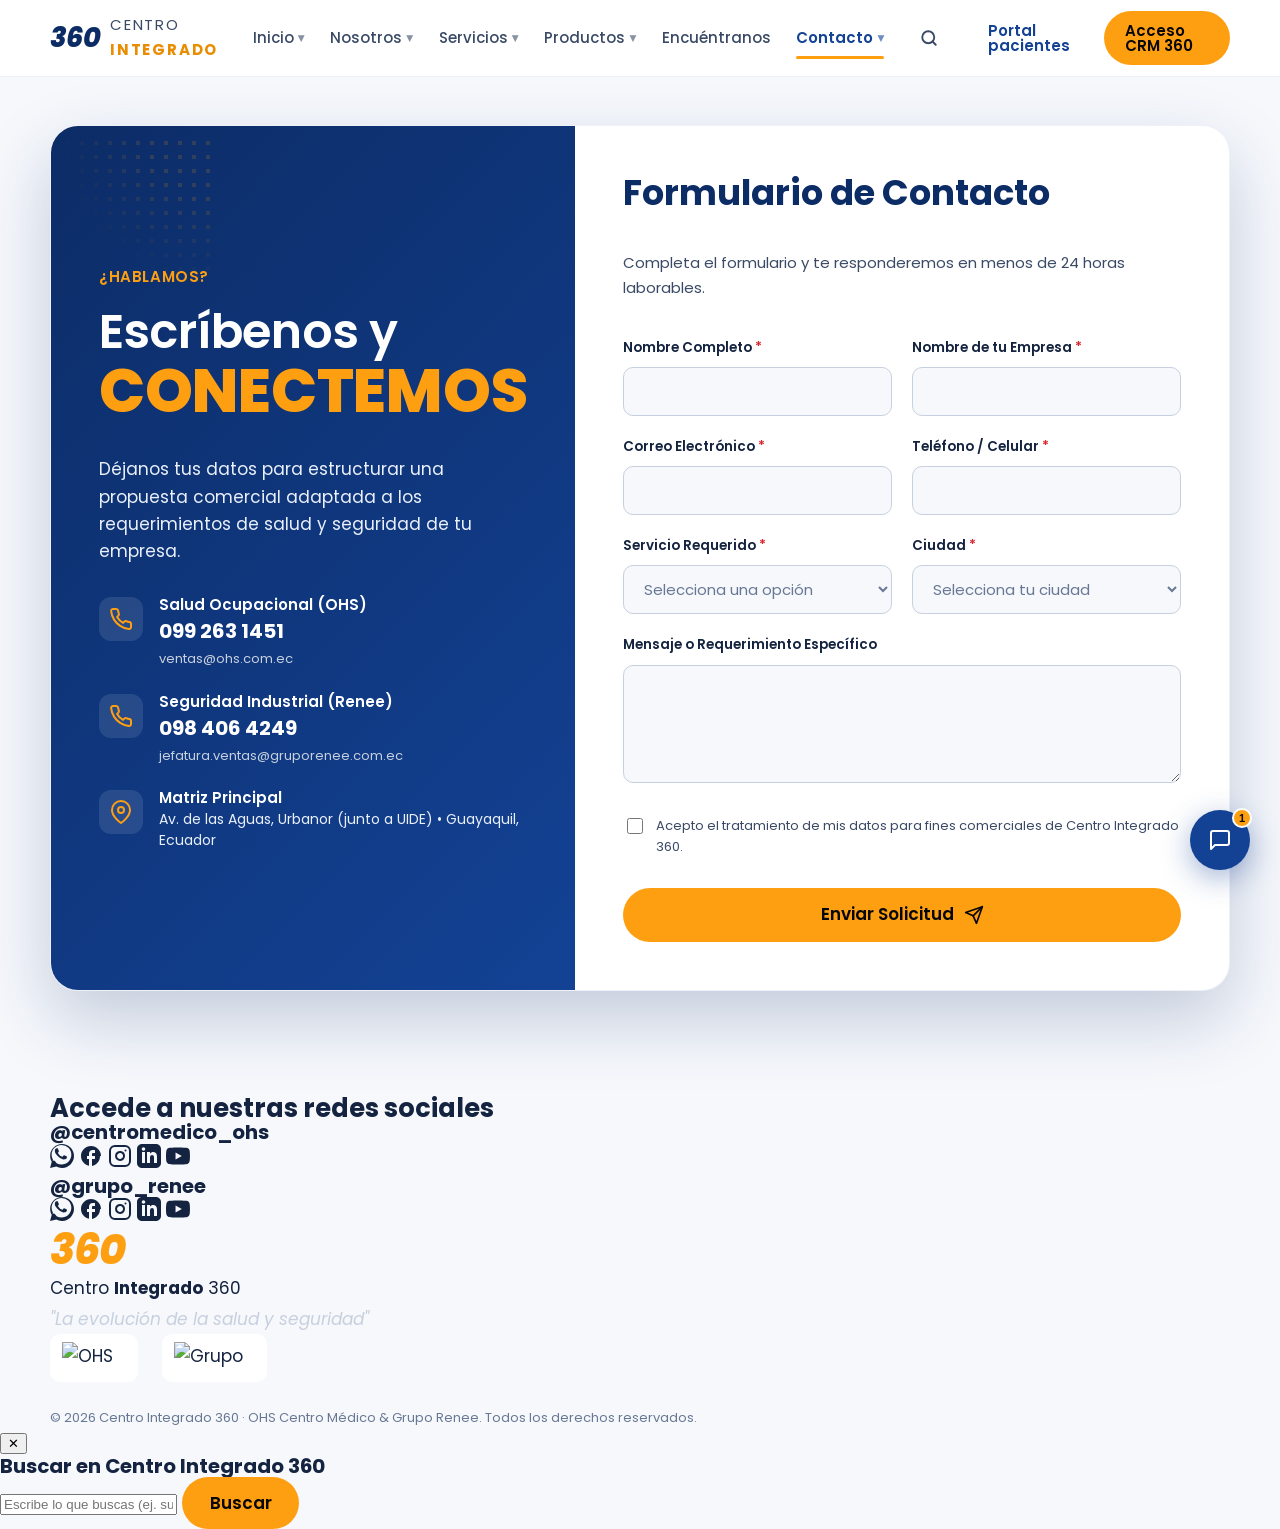
==== commit d4c3af6f: "Productos" ====
--- a/contacto.html
+++ b/contacto.html
@@ -14,6 +14,7 @@
   <link href="https://api.fontshare.com/v2/css?f[]=garet@400,500,700&display=swap" rel="stylesheet" />
 
   <link rel="stylesheet" href="assets/css/styles.css" />
+  <link rel="stylesheet" href="assets/css/styles-responsive.css" />
 </head>
 <body class="page-contacto">
   <a class="skip-link" href="#contact-main">Saltar al contenido</a>
@@ -51,7 +52,7 @@
           <div class="dropdown-menu">
             <a href="index.html#servicios">Salud Ocupacional</a>
             <a href="index.html#servicios">Seguridad Industrial</a>
-            <a href="index.html#servicios">Particular</a>
+            <a href="particulares.html">Particular</a>
           </div>
         </div>
 
@@ -59,11 +60,7 @@
         <div class="nav-item-dropdown">
           <a href="productos.html" class="dropdown-trigger">Productos <span class="arrow-down">▼</span></a>
           <div class="dropdown-menu">
-            <a href="productos.html">Catálogo de EPP</a>
-            <a href="productos.html?cat=guantes-man">Guantes de Manipulación</a>
-            <a href="productos.html?cat=guantes-cor">Guantes Anti-Corte</a>
-            <a href="productos.html?cat=audicion">Protección Auditiva</a>
-            <a href="productos.html?cat=calzado">Calzado de Seguridad</a>
+            <a href="productos.html">Catálogo EPP</a>
           </div>
         </div>
 
@@ -264,6 +261,79 @@
     </section>
   </main>
 
+  <!-- ===================== REDES SOCIALES ===================== -->
+  <section class="social-blue-section">
+    <div class="container">
+      <h2 class="social-title">Accede a nuestras redes sociales</h2>
+      <div class="social-grid">
+        <div class="social-col">
+          <h3>@centromedico_ohs</h3>
+          <div class="social-links">
+            <a href="https://wa.me/593992631451" target="_blank" rel="noopener" aria-label="WhatsApp OHS">
+              <svg width="24" height="24" viewBox="0 0 24 24" fill="currentColor">
+                <path d="M.057 24l1.687-6.163c-1.041-1.804-1.588-3.849-1.587-5.946C.06 5.348 5.397.01 12.008.01c3.202.001 6.212 1.246 8.477 3.514 2.266 2.268 3.507 5.28 3.505 8.484-.004 6.657-5.34 11.997-11.953 11.997-2.005-.001-3.973-.5-5.739-1.446L0 24zm6.59-4.846c1.6.95 3.188 1.449 4.825 1.451 5.436 0 9.86-4.37 9.864-9.799.002-2.63-1.023-5.101-2.885-6.966a9.78 9.78 0 0 0-6.975-2.881c-5.433 0-9.86 4.371-9.864 9.8-.001 1.73.457 3.414 1.32 4.9l-.317 1.157 1.218-.32 1.019.598zm9.718-6.938c-.3-.15-1.771-.875-2.046-.975-.276-.1-.476-.15-.676.15-.2.3-.776.975-.95 1.175-.175.2-.35.225-.65.075-.3-.15-1.267-.467-2.413-1.49-.893-.797-1.496-1.782-1.672-2.08-.175-.3-.018-.462.158-.636.159-.156.3-.35.45-.525.15-.175.2-.3.3-.5.1-.2.05-.375-.025-.525-.075-.15-.676-1.63-.926-2.233-.243-.586-.492-.507-.676-.516-.174-.008-.374-.01-.574-.01-.2 0-.526.075-.802.375-.275.3-1.05 1.025-1.05 2.5s1.075 2.9 1.225 3.1c.15.2 2.11 3.22 5.11 4.52.714.31 1.27.494 1.704.632.717.228 1.37.196 1.885.119.574-.086 1.771-.725 2.021-1.425.25-.7.25-1.3.175-1.425-.075-.125-.275-.2-.575-.35z"/>
+              </svg>
+            </a>
+            <a href="https://www.facebook.com/share/1KiGc3uQm6/?mibextid=wwXIfr" target="_blank" rel="noopener" aria-label="Facebook OHS">
+              <svg width="24" height="24" viewBox="0 0 24 24" fill="currentColor">
+                <path d="M22 12c0-5.52-4.48-10-10-10S2 6.48 2 12c0 4.84 3.44 8.87 8 9.8V15H8v-3h2V9.5C10 7.57 11.57 6 13.5 6H16v3h-2c-.55 0-1 .45-1 1v2h3v3h-3v6.95c4.56-.93 8-4.96 8-9.75z" />
+              </svg>
+            </a>
+            <a href="https://www.instagram.com/centromedico_ohs?igsh=dnZ5N3U3dGNtNzhu" target="_blank" rel="noopener" aria-label="Instagram OHS">
+              <svg width="24" height="24" viewBox="0 0 24 24" fill="none" stroke="currentColor" stroke-width="2" stroke-linecap="round" stroke-linejoin="round">
+                <rect x="2" y="2" width="20" height="20" rx="5" ry="5"></rect>
+                <path d="M16 11.37A4 4 0 1 1 12.63 8 4 4 0 0 1 16 11.37z"></path>
+                <line x1="17.5" y1="6.5" x2="17.51" y2="6.5"></line>
+              </svg>
+            </a>
+            <a href="https://www.linkedin.com/in/centro-m%C3%A9dico-ohs-45673b123/" target="_blank" rel="noopener" aria-label="LinkedIn OHS">
+              <svg width="24" height="24" viewBox="0 0 24 24" fill="currentColor">
+                <path d="M19 0h-14c-2.761 0-5 2.239-5 5v14c0 2.761 2.239 5 5 5h14c2.762 0 5-2.239 5-5v-14c0-2.761-2.238-5-5-5zm-11 19h-3v-11h3v11zm-1.5-12.268c-.966 0-1.75-.779-1.75-1.75s.784-1.75 1.75-1.75 1.75.779 1.75 1.75-.784 1.75-1.75 1.75zm13.5 12.268h-3v-5.604c0-3.368-4-3.113-4 0v5.604h-3v-11h3v1.765c1.396-2.586 7-2.777 7 2.476v6.759z" />
+              </svg>
+            </a>
+            <a href="https://www.youtube.com/@CentroMedico_OHS/featured" target="_blank" rel="noopener" aria-label="YouTube OHS">
+              <svg width="24" height="24" viewBox="0 0 24 24" fill="currentColor">
+                <path d="M23.498 6.163a3.003 3.003 0 0 0-2.11-2.108C19.53 3.5 12 3.5 12 3.5s-7.53 0-9.388.555A3.003 3.003 0 0 0 .502 6.163C0 8.07 0 12 0 12s0 3.93.502 5.837a3.003 3.003 0 0 0 2.11 2.108C4.47 20.5 12 20.5 12 20.5s7.53 0 9.388-.555a3.003 3.003 0 0 0 2.11-2.108C24 15.93 24 12 24 12s0-3.93-.502-5.837zM9.545 15.568V8.432L15.818 12l-6.273 3.568z" />
+              </svg>
+            </a>
+          </div>
+        </div>
+        <div class="social-col">
+          <h3>@grupo_renee</h3>
+          <div class="social-links">
+            <a href="https://wa.me/593984064249" target="_blank" rel="noopener" aria-label="WhatsApp Grupo Renee">
+              <svg width="24" height="24" viewBox="0 0 24 24" fill="currentColor">
+                <path d="M.057 24l1.687-6.163c-1.041-1.804-1.588-3.849-1.587-5.946C.06 5.348 5.397.01 12.008.01c3.202.001 6.212 1.246 8.477 3.514 2.266 2.268 3.507 5.28 3.505 8.484-.004 6.657-5.34 11.997-11.953 11.997-2.005-.001-3.973-.5-5.739-1.446L0 24zm6.59-4.846c1.6.95 3.188 1.449 4.825 1.451 5.436 0 9.86-4.37 9.864-9.799.002-2.63-1.023-5.101-2.885-6.966a9.78 9.78 0 0 0-6.975-2.881c-5.433 0-9.86 4.371-9.864 9.8-.001 1.73.457 3.414 1.32 4.9l-.317 1.157 1.218-.32 1.019.598zm9.718-6.938c-.3-.15-1.771-.875-2.046-.975-.276-.1-.476-.15-.676.15-.2.3-.776.975-.95 1.175-.175.2-.35.225-.65.075-.3-.15-1.267-.467-2.413-1.49-.893-.797-1.496-1.782-1.672-2.08-.175-.3-.018-.462.158-.636.159-.156.3-.35.45-.525.15-.175.2-.3.3-.5.1-.2.05-.375-.025-.525-.075-.15-.676-1.63-.926-2.233-.243-.586-.492-.507-.676-.516-.174-.008-.374-.01-.574-.01-.2 0-.526.075-.802.375-.275.3-1.05 1.025-1.05 2.5s1.075 2.9 1.225 3.1c.15.2 2.11 3.22 5.11 4.52.714.31 1.27.494 1.704.632.717.228 1.37.196 1.885.119.574-.086 1.771-.725 2.021-1.425.25-.7.25-1.3.175-1.425-.075-.125-.275-.2-.575-.35z"/>
+              </svg>
+            </a>
+            <a href="https://www.facebook.com/share/14eQuZJYQS2/?mibextid=wwXIf" target="_blank" rel="noopener" aria-label="Facebook Grupo Renee">
+              <svg width="24" height="24" viewBox="0 0 24 24" fill="currentColor">
+                <path d="M22 12c0-5.52-4.48-10-10-10S2 6.48 2 12c0 4.84 3.44 8.87 8 9.8V15H8v-3h2V9.5C10 7.57 11.57 6 13.5 6H16v3h-2c-.55 0-1 .45-1 1v2h3v3h-3v6.95c4.56-.93 8-4.96 8-9.75z" />
+              </svg>
+            </a>
+            <a href="https://www.instagram.com/grupo_renee?igsh=ZjVkb3Bjemh2Ynd6" target="_blank" rel="noopener" aria-label="Instagram Grupo Renee">
+              <svg width="24" height="24" viewBox="0 0 24 24" fill="none" stroke="currentColor" stroke-width="2" stroke-linecap="round" stroke-linejoin="round">
+                <rect x="2" y="2" width="20" height="20" rx="5" ry="5"></rect>
+                <path d="M16 11.37A4 4 0 1 1 12.63 8 4 4 0 0 1 16 11.37z"></path>
+                <line x1="17.5" y1="6.5" x2="17.51" y2="6.5"></line>
+              </svg>
+            </a>
+            <a href="https://www.linkedin.com/in/grupo-renee/" target="_blank" rel="noopener" aria-label="LinkedIn Grupo Renee">
+              <svg width="24" height="24" viewBox="0 0 24 24" fill="currentColor">
+                <path d="M19 0h-14c-2.761 0-5 2.239-5 5v14c0 2.761 2.239 5 5 5h14c2.762 0 5-2.239 5-5v-14c0-2.761-2.238-5-5-5zm-11 19h-3v-11h3v11zm-1.5-12.268c-.966 0-1.75-.779-1.75-1.75s.784-1.75 1.75-1.75 1.75.779 1.75 1.75-.784 1.75-1.75 1.75zm13.5 12.268h-3v-5.604c0-3.368-4-3.113-4 0v5.604h-3v-11h3v1.765c1.396-2.586 7-2.777 7 2.476v6.759z" />
+              </svg>
+            </a>
+            <a href="https://www.youtube.com/@grureneesas.a.1385" target="_blank" rel="noopener" aria-label="YouTube Grupo Renee">
+              <svg width="24" height="24" viewBox="0 0 24 24" fill="currentColor">
+                <path d="M23.498 6.163a3.003 3.003 0 0 0-2.11-2.108C19.53 3.5 12 3.5 12 3.5s-7.53 0-9.388.555A3.003 3.003 0 0 0 .502 6.163C0 8.07 0 12 0 12s0 3.93.502 5.837a3.003 3.003 0 0 0 2.11 2.108C4.47 20.5 12 20.5 12 20.5s7.53 0 9.388-.555a3.003 3.003 0 0 0 2.11-2.108C24 15.93 24 12 24 12s0-3.93-.502-5.837zM9.545 15.568V8.432L15.818 12l-6.273 3.568z" />
+              </svg>
+            </a>
+          </div>
+        </div>
+      </div>
+    </div>
+  </section>
+
   <!-- ===================== FOOTER ===================== -->
   <footer class="site-footer">
     <div class="footer-dots" aria-hidden="true"></div>
@@ -271,30 +341,15 @@
       <div class="footer-brand">
         <span class="brand-360 brand-360--lg">360</span>
         <p>Centro <strong>Integrado</strong> 360</p>
-        <p class="footer-claim">“La evolución de la salud y seguridad”</p>
-      </div>
-
-      <!-- Redes Sociales Section -->
-      <div class="footer-socials">
-        <h4>Redes Sociales</h4>
-        <div class="social-icons">
-          <a href="https://instagram.com/centromedico_ohs" target="_blank" aria-label="Instagram">
-            <svg width="20" height="20" viewBox="0 0 24 24" fill="none" stroke="currentColor" stroke-width="2" stroke-linecap="round" stroke-linejoin="round"><rect x="2" y="2" width="20" height="20" rx="5" ry="5"></rect><path d="M16 11.37A4 4 0 1 1 12.63 8 4 4 0 0 1 16 11.37z"></path><line x1="17.5" y1="6.5" x2="17.51" y2="6.5"></line></svg>
-          </a>
-          <a href="https://facebook.com/centromedicoohs" target="_blank" aria-label="Facebook">
-            <svg width="20" height="20" viewBox="0 0 24 24" fill="none" stroke="currentColor" stroke-width="2" stroke-linecap="round" stroke-linejoin="round"><path d="M18 2h-3a5 5 0 0 0-5 5v3H7v4h3v8h4v-8h3l1-4h-4V7a1 1 0 0 1 1-1h3z"></path></svg>
-          </a>
-          <a href="https://linkedin.com" target="_blank" aria-label="LinkedIn">
-            <svg width="20" height="20" viewBox="0 0 24 24" fill="none" stroke="currentColor" stroke-width="2" stroke-linecap="round" stroke-linejoin="round"><path d="M16 8a6 6 0 0 1 6 6v7h-4v-7a2 2 0 0 0-2-2 2 2 0 0 0-2 2v7h-4v-7a6 6 0 0 1 6-6z"></path><rect x="2" y="9" width="4" height="12"></rect><circle cx="4" cy="4" r="2"></circle></svg>
-          </a>
-        </div>
-      </div>
-
+        <p class="footer-claim">"La evolución de la salud y seguridad"</p>
+      </div>
       <div class="footer-logos">
         <img src="assets/img/logo-ohs.png" alt="OHS Centro Médico" width="716" height="358" loading="lazy" />
         <img src="assets/img/logo-renee.png" alt="Grupo Renee" width="855" height="339" loading="lazy" />
       </div>
-      <p class="footer-legal">© <span id="year"></span> Centro Integrado 360 · OHS Centro Médico &amp; Grupo Renee. Todos los derechos reservados.</p>
+
+      <p class="footer-legal">© <span id="year"></span> Centro Integrado 360 · OHS Centro Médico &amp; Grupo Renee.
+        Todos los derechos reservados.</p>
     </div>
   </footer>
 
--- a/assets/css/styles.css
+++ b/assets/css/styles.css
@@ -60,7 +60,7 @@
 
 /* ---------------- Reset ---------------- */
 *, *::before, *::after { box-sizing: border-box; }
-html { scroll-behavior: smooth; scroll-padding-top: calc(var(--header-h) + 12px); -webkit-text-size-adjust: 100%; }
+html { scroll-behavior: smooth; scroll-padding-top: calc(var(--header-h) + 12px); -webkit-text-size-adjust: 100%; overflow-x: hidden; }
 body {
   margin: 0;
   font-family: var(--font-body);
@@ -70,6 +70,7 @@
   background: var(--blanco);
   -webkit-font-smoothing: antialiased;
   overflow-x: hidden;
+  width: 100%;
 }
 img { max-width: 100%; height: auto; display: block; }
 a { color: inherit; text-decoration: none; }
@@ -898,10 +899,7 @@
   line-height: 1.6;
 }
 
-@media (max-width: 680px) {
-  .mindmap-wrap { display: none; }
-  .mindmap-mobile-fallback { display: block; }
-}
+
 
 
 
@@ -1012,22 +1010,6 @@
 .con-list a { color: var(--gris-700); font-weight: 500; overflow-wrap: anywhere; }
 .con-list a:hover { color: var(--azul); }
 
-/* Foco visible consistente en enlaces interactivos */
-.main-nav a:focus-visible,
-a.eco-card:focus-visible,
-.con-list a:focus-visible,
-.brand:focus-visible {
-  outline: 3px solid var(--naranja);
-  outline-offset: 3px;
-  border-radius: 4px;
-}
-
-/* ---------------- Footer ---------------- */
-.site-footer { background: var(--negro); color: var(--blanco); padding: var(--sp-6) 0 var(--sp-4); position: relative; overflow: hidden; }
-.footer-dots { color: var(--naranja); opacity: .25; width: 300px; height: 200px; top: 0; left: 0;
-  -webkit-mask-image: radial-gradient(circle at top left, #000 20%, transparent 70%);
-  mask-image: radial-gradient(circle at top left, #000 20%, transparent 70%); }
-.footer-inner { display: grid; gap: var(--sp-4); position: relative; }
 .footer-brand { display: flex; flex-direction: column; gap: .2rem; }
 .brand-360--lg { font-size: 2.6rem; color: var(--naranja); }
 .footer-brand p { margin: 0; font-family: var(--font-display); }
@@ -1040,55 +1022,7 @@
 .reveal { opacity: 0; transform: translateY(28px); transition: opacity .6s var(--ease), transform .6s var(--ease); }
 .reveal.is-visible { opacity: 1; transform: none; }
 
-/* ---------------- Responsive ---------------- */
-@media (max-width: 980px) {
-  .hero-grid { grid-template-columns: 1fr; }
-  .hero-figure { order: -1; }
-  .sol-grid, .mv-grid, .movil-grid, .contacto-grid { grid-template-columns: 1fr; }
-  .eco-grid { grid-template-columns: 1fr 1fr; }
-  .suc-grid { grid-template-columns: 1fr 1fr; }
-  /* Nosotros */
-  .quienes-grid { grid-template-columns: 1fr; gap: var(--sp-4); }
-  .quienes-media { order: -1; aspect-ratio: 16/9; }
-  .mvv-grid { grid-template-columns: 1fr; }
-  /* Porque */
-  .porque-layout { grid-template-columns: 1fr; }
-  .porque-fig { display: none; }
-  .porque-col--left { flex-direction: column; }
-}
-
-@media (max-width: 760px) {
-  .main-nav, .header-cta { display: none; }
-  .nav-toggle { display: flex; }
-  .site-header.nav-open .main-nav {
-    display: flex; position: absolute; top: var(--header-h); left: 0; right: 0;
-    flex-direction: column; gap: 0; background: var(--blanco);
-    box-shadow: var(--shadow-md); padding: .5rem 0;
-  }
-  .site-header.nav-open .main-nav a { padding: .9rem 1.6rem; border-bottom: 1px solid var(--gris-100); }
-  .site-header.nav-open .header-cta {
-    display: flex; position: absolute; top: calc(var(--header-h) + 290px); left: 0; right: 0;
-    flex-direction: column; gap: .6rem; padding: 1rem 1.6rem; background: var(--blanco);
-  }
-  .serv-grid { grid-template-columns: 1fr; }
-  .eco-grid, .suc-grid, .sol-list { grid-template-columns: 1fr; }
-  .section { padding: var(--sp-6) 0; }
-  .hero-badge { left: 0; }
-  /* Fuerza (index) */
-  .fuerza-grid { grid-template-columns: 1fr; }
-  .fuerza-x { transform: rotate(90deg); }
-  .mv-grid { grid-template-columns: 1fr; }
-  /* Nosotros (nosotros.html) */
-  .mvv-grid { grid-template-columns: 1fr; }
-  .quienes-logos { gap: .8rem; }
-  .quienes-logos img { height: 34px; }
-}
-
-@media (prefers-reduced-motion: reduce) {
-  html { scroll-behavior: auto; }
-  .reveal { opacity: 1; transform: none; transition: none; }
-  .btn:hover, a.eco-card:hover { transform: none; }
-}
+
 
 /* =========================================================
    FAQ CHATBOX SYSTEM
@@ -1453,34 +1387,7 @@
   40% { transform: scale(1); }
 }
 
-/* Responsive Chatbox */
-@media (max-width: 480px) {
-  .faq-chatbox {
-    bottom: 15px;
-    right: 15px;
-    left: 15px;
-  }
-  .chatbox-trigger {
-    position: absolute;
-    bottom: 0;
-    right: 0;
-  }
-  .chatbox-tooltip {
-    bottom: 70px;
-    right: 0;
-    left: 0;
-    white-space: normal;
-  }
-  .chatbox-window {
-    position: fixed;
-    bottom: 85px;
-    left: 15px;
-    right: 15px;
-    width: auto;
-    height: calc(100% - 100px);
-    max-height: 480px;
-  }
-}
+
 
 /* =========================================================
    CONTACT FORM PAGE
@@ -1741,25 +1648,1060 @@
   color: #0d5c46;
 }
 
-/* Responsive Form */
-@media (max-width: 980px) {
-  .contact-grid-split {
+/* =========================================================
+   NUEVO HOMEPAGE Y MAQUETACIÓN (MOCKUP COMPROMISO)
+   ========================================================= */
+
+/* Carrusel / Slider de Banners */
+.home-banner {
+  width: 100%;
+  background: var(--gris-050);
+  position: relative;
+  overflow: hidden;
+  user-select: none;
+}
+.slider-wrapper {
+  position: relative;
+  width: 100%;
+  max-width: 100%;
+  overflow: hidden;
+  cursor: grab;
+}
+.slider-wrapper:active {
+  cursor: grabbing;
+}
+.slider-track {
+  display: flex;
+  transition: transform 0.5s cubic-bezier(0.25, 0.46, 0.45, 0.94);
+  width: 100%;
+  height: 100%;
+}
+.slide {
+  min-width: 100%;
+  box-sizing: border-box;
+  flex-shrink: 0;
+  display: flex;
+  align-items: center;
+  justify-content: center;
+}
+.slide img {
+  width: 100%;
+  max-height: 520px;
+  object-fit: cover;
+  display: block;
+  pointer-events: none;
+}
+
+/* Botones del Carrusel */
+.slider-btn {
+  position: absolute;
+  top: 50%;
+  transform: translateY(-50%);
+  background: rgba(19, 66, 149, 0.7);
+  color: var(--blanco);
+  border: none;
+  width: 44px;
+  height: 44px;
+  border-radius: 50%;
+  cursor: pointer;
+  display: flex;
+  align-items: center;
+  justify-content: center;
+  font-size: 1.2rem;
+  z-index: 10;
+  transition: background 0.3s, transform 0.2s, opacity 0.3s;
+  box-shadow: 0 4px 12px rgba(0, 0, 0, 0.25);
+  opacity: 0.8;
+}
+.slider-btn:hover {
+  background: var(--naranja);
+  color: var(--negro);
+  opacity: 1;
+  transform: translateY(-50%) scale(1.08);
+}
+.prev-btn {
+  left: 20px;
+}
+.next-btn {
+  right: 20px;
+}
+
+/* Dots / Indicadores */
+.slider-dots {
+  position: absolute;
+  bottom: 20px;
+  left: 50%;
+  transform: translateX(-50%);
+  display: flex;
+  gap: 10px;
+  z-index: 10;
+}
+.dot {
+  width: 12px;
+  height: 12px;
+  border-radius: 50%;
+  background: rgba(255, 255, 255, 0.4);
+  border: 1px solid rgba(0, 0, 0, 0.2);
+  cursor: pointer;
+  transition: background 0.3s, transform 0.2s, width 0.3s;
+}
+.dot:hover {
+  background: rgba(255, 255, 255, 0.8);
+  transform: scale(1.1);
+}
+.dot.active {
+  background: var(--naranja);
+  width: 28px;
+  border-radius: 6px;
+}
+
+/* Rediseño Hero */
+.hero {
+  background: var(--azul-900);
+  color: var(--blanco);
+  padding: var(--sp-6) 0;
+  position: relative;
+}
+.hero-inner {
+  display: flex;
+  flex-direction: column;
+  gap: var(--sp-5);
+}
+.hero-main-row {
+  display: grid;
+  grid-template-columns: 1.1fr 0.9fr;
+  gap: var(--sp-5);
+  align-items: center;
+}
+.hero-brand-block {
+  display: flex;
+  flex-direction: column;
+  gap: 1.5rem;
+}
+.hero-brand-block .display .d-line1 {
+  color: var(--blanco);
+  font-size: clamp(2.2rem, 5vw, 3.8rem);
+}
+.hero-brand-block .display .d-line2 {
+  color: var(--naranja);
+  font-size: clamp(2.6rem, 6.2vw, 4.8rem);
+}
+.hero-brand-block .display .d-line3 {
+  color: var(--blanco);
+}
+.hero-desc-block p {
+  color: var(--gris-300);
+  font-size: var(--fs-base);
+  line-height: 1.8;
+  margin: 0;
+}
+.btn-outline-white {
+  --bg: transparent;
+  --fg: var(--blanco);
+  border-color: rgba(255, 255, 255, 0.4);
+}
+.btn-outline-white:hover {
+  background: var(--blanco);
+  color: var(--azul-900);
+  border-color: var(--blanco);
+}
+
+.hero-stats {
+  display: flex;
+  justify-content: space-around;
+  background: rgba(255, 255, 255, 0.04);
+  backdrop-filter: blur(10px);
+  border: 1px solid rgba(255, 255, 255, 0.08);
+  border-radius: var(--radius);
+  padding: 1.5rem;
+  width: 100%;
+}
+.hero-stats li {
+  text-align: center;
+  flex: 1;
+  border-right: 1px solid rgba(255, 255, 255, 0.15);
+}
+.hero-stats li:last-child {
+  border-right: none;
+}
+.hero-stats .stat-num {
+  font-size: var(--fs-3xl);
+  color: var(--blanco);
+}
+.hero-stats .stat-label {
+  color: var(--gris-300);
+}
+
+/* Rediseño Es Una Sola Fuerza */
+.fuerza {
+  background: var(--blanco);
+  padding: var(--sp-6) 0;
+  position: relative;
+  overflow: hidden;
+}
+.fuerza::before {
+  content: "";
+  position: absolute;
+  top: 0;
+  left: 0;
+  width: 100%;
+  height: 100%;
+  background: url('../img/Homepage/dotted-fading-background-curved-lines_78370-1819.jpg.jpeg') no-repeat center center;
+  background-size: cover;
+  opacity: 0.05;
+  pointer-events: none;
+  z-index: 1;
+}
+.fuerza::after {
+  content: "";
+  position: absolute;
+  top: 0;
+  left: 0;
+  width: 100%;
+  height: 100%;
+  background: 
+    radial-gradient(circle at 10% 50%, rgba(19, 66, 149, 0.08), transparent 45%),
+    radial-gradient(circle at 90% 50%, rgba(249, 115, 22, 0.08), transparent 45%);
+  pointer-events: none;
+  z-index: 1;
+}
+.fuerza-inner {
+  display: flex;
+  flex-direction: column;
+  align-items: center;
+  text-align: center;
+  position: relative;
+  z-index: 2;
+}
+.fuerza-logos-wrap {
+  display: flex;
+  align-items: center;
+  justify-content: center;
+  gap: 3rem;
+  margin: var(--sp-4) 0;
+  flex-wrap: wrap;
+}
+.brand-logo-img {
+  max-height: 80px;
+  width: auto;
+  object-fit: contain;
+}
+.fuerza-x {
+  font-size: var(--fs-xl);
+  color: var(--azul-900);
+  font-weight: 300;
+}
+.fuerza-foot {
+  font-size: var(--fs-lg);
+  color: var(--azul-900);
+  font-weight: 500;
+  margin: 1.5rem 0 0 0;
+}
+.fuerza-foot span {
+  color: var(--naranja);
+  font-weight: 700;
+}
+
+/* Rediseño Servicios */
+.servicios {
+  background: var(--azul-900);
+  color: var(--blanco);
+  padding: var(--sp-6) 0;
+}
+.serv-lead-desc {
+  color: var(--gris-300);
+  max-width: 80ch;
+  margin: 0 auto var(--sp-5);
+  font-size: var(--fs-base);
+  line-height: 1.8;
+  text-align: center;
+}
+.servicios .section-kicker {
+  text-align: center;
+  color: var(--naranja);
+}
+.serv-grid {
+  display: grid;
+  grid-template-columns: 1fr 1fr;
+  gap: var(--sp-4);
+}
+.serv-card {
+  background: rgba(255, 255, 255, 0.05);
+  border: 1px solid rgba(255, 255, 255, 0.1);
+  border-radius: var(--radius-lg);
+  padding: var(--sp-4) var(--sp-4) 0 var(--sp-4);
+  display: grid;
+  grid-template-columns: 1.2fr 0.8fr;
+  gap: 1.5rem;
+  overflow: hidden;
+  align-items: end;
+  transition: transform 0.3s var(--ease), box-shadow 0.3s var(--ease);
+  box-shadow: none;
+}
+.serv-card:hover {
+  transform: translateY(-5px);
+  box-shadow: 0 20px 40px rgba(0, 0, 0, 0.25);
+  background: rgba(255, 255, 255, 0.07);
+}
+.serv-card-content {
+  display: flex;
+  flex-direction: column;
+  gap: 1.2rem;
+  padding-bottom: var(--sp-4);
+  align-self: center;
+}
+.serv-card h3 {
+  font-size: var(--fs-xl);
+  color: var(--blanco);
+}
+.serv-card ul {
+  display: flex;
+  flex-direction: column;
+  gap: 0.5rem;
+}
+.serv-card ul li {
+  position: relative;
+  padding-left: 1.25rem;
+  font-size: var(--fs-sm);
+  color: var(--gris-300);
+  line-height: 1.4;
+}
+.serv-card ul li::before {
+  content: "▶";
+  position: absolute;
+  left: 0;
+  top: 0.15rem;
+  font-size: 0.75rem;
+  color: var(--naranja);
+}
+.serv-card--salud ul li::before {
+  color: var(--naranja);
+}
+.btn-more {
+  display: inline-flex;
+  align-items: center;
+  gap: 0.5rem;
+  font-weight: 700;
+  font-size: var(--fs-sm);
+  transition: transform 0.2s;
+  width: fit-content;
+}
+.btn-more--blue {
+  color: var(--naranja);
+}
+.btn-more--orange {
+  color: var(--naranja);
+}
+.btn-more:hover {
+  transform: translateX(3px);
+}
+
+/* Nuevos Botones de Servicios en Cápsula */
+.btn-services-blue {
+  background: #134295;
+  color: var(--blanco);
+  border-radius: 50px;
+  padding: 0.6rem 1.6rem;
+  font-size: var(--fs-sm);
+  font-weight: 600;
+  display: inline-flex;
+  align-items: center;
+  gap: 0.5rem;
+  width: fit-content;
+  transition: background 0.2s, transform 0.2s;
+}
+.btn-services-blue:hover {
+  background: #1a52b8;
+  transform: translateY(-2px);
+  color: var(--blanco);
+}
+.btn-services-orange {
+  background: var(--naranja);
+  color: var(--blanco);
+  border-radius: 50px;
+  padding: 0.6rem 1.6rem;
+  font-size: var(--fs-sm);
+  font-weight: 600;
+  display: inline-flex;
+  align-items: center;
+  gap: 0.5rem;
+  width: fit-content;
+  transition: background 0.2s, transform 0.2s;
+}
+.btn-services-orange:hover {
+  background: var(--naranja-600);
+  transform: translateY(-2px);
+  color: var(--blanco);
+}
+.serv-card-media {
+  margin: 0;
+  display: flex;
+  justify-content: flex-end;
+  align-items: end;
+}
+.serv-card-media img {
+  max-width: 100%;
+  height: auto;
+  object-fit: contain;
+  display: block;
+}
+
+/* Rediseño ¿Qué Solucionamos? */
+.solucionamos-nueva {
+  background: var(--blanco);
+  padding: var(--sp-6) 0;
+}
+.solucionamos-grid {
+  display: grid;
+  grid-template-columns: 1fr 1fr;
+  gap: var(--sp-5);
+  align-items: start;
+}
+.sol-left {
+  display: flex;
+  flex-direction: column;
+  gap: 1.5rem;
+}
+.sol-left .sol-title {
+  color: var(--naranja-600);
+  font-size: var(--fs-3xl);
+  font-weight: 700;
+}
+.sol-desc {
+  color: var(--gris-700);
+  font-size: var(--fs-base);
+  line-height: 1.8;
+}
+.sol-left .sol-subtitle {
+  color: var(--azul-900);
+  font-size: var(--fs-lg);
+  font-weight: 700;
+}
+.risks-grid {
+  display: grid;
+  grid-template-columns: repeat(3, 1fr);
+  gap: 1.25rem;
+}
+.risk-item {
+  background: var(--blanco);
+  border: 1px solid var(--gris-200);
+  border-radius: var(--radius);
+  padding: 1.25rem 1rem;
+  display: flex;
+  flex-direction: column;
+  align-items: center;
+  gap: 0.75rem;
+  text-align: center;
+  transition: transform 0.2s, background 0.2s, box-shadow 0.2s;
+  box-shadow: var(--shadow-sm);
+}
+.risk-item:hover {
+  transform: translateY(-2px);
+  background: var(--azul-050);
+  border-color: var(--azul-200);
+  box-shadow: var(--shadow-md);
+}
+.risk-icon-wrap {
+  width: 48px;
+  height: 48px;
+  background: var(--blanco);
+  border-radius: 12px;
+  display: grid;
+  place-items: center;
+  color: var(--azul);
+  box-shadow: var(--shadow-sm);
+}
+.risk-item span {
+  font-size: var(--fs-xs);
+  font-weight: 700;
+  color: var(--azul-900);
+}
+.btn-outline-orange {
+  --bg: transparent;
+  --fg: var(--naranja-600);
+  border-color: var(--naranja-600);
+}
+.btn-outline-orange:hover {
+  background: var(--naranja-600);
+  color: var(--blanco);
+}
+.btn-outline-blue {
+  background: transparent;
+  color: var(--azul-900);
+  border: 1.5px solid var(--azul-900);
+  border-radius: var(--radius);
+  padding: 0.6rem 1.6rem;
+  font-weight: 600;
+  display: inline-flex;
+  align-items: center;
+  justify-content: center;
+  transition: all 0.2s;
+}
+.btn-outline-blue:hover {
+  background: var(--azul-900);
+  color: var(--blanco);
+}
+.btn-del-reto {
+  width: fit-content;
+  margin-top: 1rem;
+}
+
+.sol-right-col {
+  display: flex;
+  flex-direction: column;
+  gap: 2rem;
+}
+.sol-list-items {
+  display: grid;
+  grid-template-columns: 1fr 1fr;
+  gap: 0.75rem;
+}
+.sol-list-card {
+  background: var(--blanco);
+  border: 1px solid var(--gris-200);
+  border-radius: 14px;
+  padding: 1.1rem 1.5rem;
+  font-size: var(--fs-sm);
+  color: var(--azul-900);
+  font-weight: 600;
+  transition: border-color 0.2s, box-shadow 0.2s;
+  box-shadow: var(--shadow-sm);
+  display: flex;
+  align-items: center;
+}
+.sol-list-card:hover {
+  border-color: var(--azul);
+  box-shadow: var(--shadow-md);
+}
+.sol-list-card--orange {
+  background: var(--naranja) !important;
+  color: var(--blanco) !important;
+  border-color: var(--naranja) !important;
+  justify-content: space-between;
+  box-shadow: 0 4px 10px rgba(249, 115, 22, 0.2);
+}
+.sol-list-card--orange:hover {
+  background: var(--naranja-600) !important;
+  border-color: var(--naranja-600) !important;
+}
+.btn-sol-cta {
+  background: var(--naranja);
+  color: var(--negro);
+}
+.btn-sol-cta:hover {
+  background: var(--naranja-600);
+}
+
+/* Sección Mapa */
+.mapa-cobertura-section {
+  background: var(--blanco);
+  padding: var(--sp-6) 0;
+  border-top: 1px solid var(--gris-200);
+  border-bottom: 1px solid var(--gris-200);
+}
+.mapa-cobertura-grid {
+  display: grid;
+  grid-template-columns: 0.8fr 1.2fr;
+  align-items: center;
+}
+.mapa-info-block {
+  padding: var(--sp-6) var(--sp-4);
+  display: flex;
+  flex-direction: column;
+  gap: 1.5rem;
+}
+.mapa-info-block h3 {
+  font-size: var(--fs-2xl);
+  color: var(--azul-900);
+}
+.mapa-info-block p {
+  color: var(--gris-700);
+  line-height: 1.8;
+  font-size: var(--fs-base);
+  margin: 0;
+}
+.mapa-img-block {
+  margin: 0;
+  display: block;
+  height: 450px;
+  width: 100%;
+}
+.mapa-img-block iframe {
+  width: 100%;
+  height: 100%;
+  display: block;
+}
+
+/* Sección Canal YouTube */
+.yt-section {
+  background: #fdfcf7; /* Off-white background as seen in the photo */
+  padding: 4rem 0;
+  border-top: 1px solid var(--gris-200);
+  border-bottom: 1px solid var(--gris-200);
+}
+.yt-grid {
+  display: grid;
+  grid-template-columns: 1.1fr 0.9fr;
+  gap: 4rem;
+  align-items: center;
+}
+.yt-content {
+  display: flex;
+  flex-direction: column;
+  align-items: flex-start;
+  gap: 1.5rem;
+}
+.yt-content h2 {
+  font-family: var(--font-display);
+  font-size: 2.25rem;
+  color: var(--azul-900);
+  line-height: 1.25;
+  font-weight: 800;
+  margin: 0;
+}
+.yt-content p {
+  color: var(--gris-700);
+  font-size: var(--fs-base);
+  line-height: 1.65;
+  margin: 0;
+}
+.yt-btn-canal {
+  background: var(--naranja);
+  color: var(--blanco) !important;
+  font-weight: 600;
+  padding: 0.85rem 1.75rem;
+  border-radius: 9999px;
+  display: inline-flex;
+  align-items: center;
+  gap: 0.5rem;
+  transition: background-color 0.2s, transform 0.2s;
+  box-shadow: 0 4px 12px rgba(245, 158, 11, 0.2);
+  text-decoration: none;
+}
+.yt-btn-canal:hover {
+  background: var(--naranja-600);
+  transform: translateY(-2px);
+}
+.yt-card-wrapper {
+  display: flex;
+  justify-content: flex-end;
+  width: 100%;
+}
+.yt-card {
+  width: 100%;
+  max-width: 400px;
+  background: var(--blanco);
+  border-radius: 12px;
+  overflow: hidden;
+  box-shadow: 0 4px 20px rgba(0, 0, 0, 0.05);
+  border: 1px solid rgba(0, 0, 0, 0.06);
+  cursor: pointer;
+  transition: transform 0.3s ease, box-shadow 0.3s ease;
+  display: block;
+  text-decoration: none;
+}
+.yt-card:hover {
+  transform: translateY(-5px);
+  box-shadow: 0 12px 30px rgba(0, 0, 0, 0.1);
+}
+.yt-thumb-container {
+  position: relative;
+  width: 100%;
+  aspect-ratio: 16 / 9;
+  background: #000;
+  overflow: hidden;
+}
+.yt-thumb-container img {
+  width: 100%;
+  height: 100%;
+  object-fit: cover;
+  display: block;
+}
+.yt-duration {
+  position: absolute;
+  bottom: 8px;
+  right: 8px;
+  background: rgba(0, 0, 0, 0.8);
+  color: var(--blanco);
+  font-size: 0.75rem;
+  padding: 2px 6px;
+  border-radius: 4px;
+  font-weight: 500;
+  font-family: var(--font-body);
+}
+.yt-info {
+  padding: 14px 16px;
+  display: flex;
+  justify-content: space-between;
+  align-items: center;
+  background: var(--blanco);
+}
+.yt-info-title {
+  font-size: 0.95rem;
+  font-weight: 700;
+  color: #212529;
+  margin: 0;
+  font-family: var(--font-body);
+}
+.yt-menu-icon {
+  color: #6c757d;
+  display: flex;
+  align-items: center;
+  font-size: 1.25rem;
+  padding-left: 8px;
+  font-weight: 700;
+}
+
+@media (max-width: 992px) {
+  .yt-grid {
+    grid-template-columns: 1fr;
+    gap: 2.5rem;
+    text-align: center;
+  }
+  .yt-content {
+    align-items: center;
+  }
+  .yt-card-wrapper {
+    justify-content: center;
+  }
+}
+
+
+/* Footer Social Media Section */
+.footer-social-section {
+  display: flex;
+  justify-content: center;
+  gap: var(--sp-8);
+  margin-top: var(--sp-6);
+  margin-bottom: var(--sp-4);
+  padding-top: var(--sp-5);
+  border-top: 1px solid rgba(255, 255, 255, 0.08);
+  width: 100%;
+}
+.footer-social-col {
+  display: flex;
+  flex-direction: column;
+  align-items: center;
+  gap: 0.6rem;
+}
+.footer-social-col h4 {
+  font-family: var(--font-display);
+  font-size: var(--fs-xs);
+  color: var(--naranja);
+  text-transform: uppercase;
+  letter-spacing: 0.05em;
+  margin: 0;
+  font-weight: 700;
+}
+.footer-social-links {
+  display: flex;
+  gap: 1.25rem;
+}
+.footer-social-links a {
+  color: rgba(255, 255, 255, 0.6);
+  transition: color 0.2s ease, transform 0.2s ease;
+  display: flex;
+  align-items: center;
+  justify-content: center;
+}
+.footer-social-links a:hover {
+  color: var(--blanco);
+  transform: translateY(-3px);
+}
+.footer-social-links a svg {
+  transition: filter 0.2s ease;
+}
+.footer-social-links a:hover svg {
+  filter: drop-shadow(0 0 4px rgba(255, 255, 255, 0.3));
+}
+
+@media (max-width: 768px) {
+  .footer-social-section {
+    flex-direction: column;
+    gap: 1.5rem;
+    align-items: center;
+    margin-top: var(--sp-5);
+    padding-top: var(--sp-4);
+  }
+}
+
+/* Ecosistema Digital */
+.ecosistema {
+  background: var(--azul-900);
+}
+.eco-badge--crm {
+  background: var(--naranja);
+  color: var(--negro);
+}
+.eco-badge--pacientes {
+  background: #3b82f6;
+  color: var(--blanco);
+}
+.eco-badge--integraciones {
+  background: var(--gris-700);
+  color: var(--blanco);
+}
+.eco-link-btn {
+  display: inline-flex;
+  align-items: center;
+  gap: 0.5rem;
+  color: var(--naranja);
+  font-weight: 700;
+  font-size: var(--fs-sm);
+  margin-top: auto;
+  transition: transform 0.2s;
+}
+.eco-link-btn:hover {
+  transform: translateX(3px);
+}
+.eco-card--disabled {
+  opacity: 0.7;
+}
+
+/* Acceso a Particulares Banner */
+.particulares-banner {
+  background: var(--azul-900);
+  color: var(--blanco);
+  padding: 0;
+  position: relative;
+  overflow: hidden;
+}
+.part-banner-inner {
+  display: grid;
+  grid-template-columns: 1.15fr 0.85fr;
+  align-items: center;
+  gap: 2rem;
+}
+.part-banner-content {
+  display: flex;
+  flex-direction: column;
+  gap: 1.25rem;
+  padding: 4rem 0;
+}
+.part-banner-logo {
+  height: 48px;
+  width: auto;
+  align-self: flex-start;
+  object-fit: contain;
+}
+.part-banner-title {
+  font-size: 2.25rem;
+  font-weight: 800;
+  color: var(--blanco);
+  line-height: 1.25;
+  margin: 0;
+}
+.part-banner-desc {
+  color: rgba(255, 255, 255, 0.8);
+  font-size: var(--fs-base);
+  line-height: 1.65;
+  margin: 0;
+}
+.btn-banner-blue {
+  background: #182457;
+  color: var(--blanco) !important;
+  border: 1px solid rgba(255, 255, 255, 0.2);
+  border-radius: 50px;
+  padding: 0.85rem 1.75rem;
+  font-size: var(--fs-sm);
+  font-weight: 700;
+  display: inline-flex;
+  align-items: center;
+  gap: 0.5rem;
+  transition: background 0.2s, border-color 0.2s, transform 0.2s;
+  width: fit-content;
+  text-decoration: none;
+  box-shadow: 0 4px 15px rgba(0, 0, 0, 0.15);
+}
+.btn-banner-blue:hover {
+  background: #202d6c;
+  border-color: rgba(255, 255, 255, 0.45);
+  transform: translateY(-2px);
+}
+.part-banner-img-wrap {
+  align-self: flex-end;
+  display: flex;
+  justify-content: flex-end;
+  height: 100%;
+  max-height: 380px;
+}
+.part-banner-img-wrap img {
+  height: 340px;
+  width: auto;
+  display: block;
+  object-fit: contain;
+  vertical-align: bottom;
+}
+.btn-orange-pill {
+  background: var(--naranja);
+  color: var(--blanco);
+  border-radius: 50px;
+  padding: 0.8rem 2rem;
+  font-size: var(--fs-sm);
+  font-weight: 700;
+  display: inline-flex;
+  align-items: center;
+  gap: 0.5rem;
+  transition: background 0.2s, transform 0.2s;
+  box-shadow: 0 4px 15px rgba(249, 115, 22, 0.3);
+}
+.btn-orange-pill:hover {
+  background: var(--naranja-600);
+  transform: translateY(-2px);
+  color: var(--blanco);
+}
+
+/* RESPONSIVE DESIGN - MEDIA QUERIES */
+@media (max-width: 991px) {
+  .hero-main-row {
+    grid-template-columns: 1fr;
+    text-align: center;
+  }
+  .hero-brand-block {
+    align-items: center;
+  }
+  .hero-stats {
+    flex-direction: column;
+    gap: 1.5rem;
+  }
+  .hero-stats li {
+    border-right: none;
+    border-bottom: 1px solid rgba(255, 255, 255, 0.15);
+    padding-bottom: 1rem;
+  }
+  .hero-stats li:last-child {
+    border-bottom: none;
+    padding-bottom: 0;
+  }
+  .fuerza-logos-wrap {
+    gap: 1.5rem;
+  }
+  .serv-grid {
     grid-template-columns: 1fr;
   }
-  .contact-info-col {
-    padding: var(--sp-4);
+  .serv-card {
+    grid-template-columns: 1fr;
+    padding-bottom: var(--sp-4);
   }
-  .contact-form-col {
-    padding: var(--sp-4);
+  .serv-card-media {
+    justify-content: center;
   }
-}
-
-@media (max-width: 580px) {
-  .form-grid-2col {
+  .solucionamos-grid {
     grid-template-columns: 1fr;
-    gap: 12px;
   }
-  .contact-premium-form {
-    gap: 14px;
+  .particulares-banner {
+    padding: 3rem 0 0 0;
   }
-}
+  .part-banner-inner {
+    grid-template-columns: 1fr;
+    text-align: center;
+    gap: 2rem;
+  }
+  .part-banner-content {
+    align-items: center;
+    padding: 0;
+  }
+  .part-banner-logo {
+    align-self: center;
+  }
+  .part-banner-img-wrap {
+    justify-content: center;
+    align-self: center;
+    width: 100%;
+    margin-top: 1rem;
+    max-height: 280px;
+  }
+  .part-banner-img-wrap img {
+    height: 260px;
+    margin: 0 auto;
+  }
+  .mapa-cobertura-grid {
+    grid-template-columns: 1fr;
+  }
+}
+
+/* Sección Riesgos 360 */
+.riesgos {
+  background: var(--blanco);
+  position: relative;
+  overflow: hidden;
+  padding: var(--sp-6) 0;
+}
+.riesgos-dots {
+  position: absolute;
+  top: 10%;
+  right: 5%;
+  width: 120px;
+  height: 120px;
+  background-image: radial-gradient(var(--gris-300) 20%, transparent 20%);
+  background-size: 15px 15px;
+  opacity: 0.35;
+  pointer-events: none;
+}
+.table-wrap {
+  width: 100%;
+  overflow-x: auto;
+  margin-top: var(--sp-4);
+  border-radius: var(--radius);
+  box-shadow: var(--shadow-md);
+  border: 1px solid var(--gris-300);
+  background: var(--blanco);
+}
+.riesgos-table {
+  width: 100%;
+  border-collapse: collapse;
+  text-align: left;
+  font-family: var(--font-body);
+  min-width: 700px;
+}
+.riesgos-table th, 
+.riesgos-table td {
+  padding: 1.25rem 1.5rem;
+  border-bottom: 1px solid var(--gris-100);
+  vertical-align: middle;
+}
+.riesgos-table thead th {
+  font-family: var(--font-display);
+  font-weight: 700;
+  font-size: var(--fs-sm);
+  text-transform: uppercase;
+  letter-spacing: 0.05em;
+}
+.th-riesgo {
+  background-color: var(--gris-100);
+  color: var(--gris-900);
+  width: 20%;
+}
+.th-ohs {
+  background-color: var(--azul);
+  color: var(--blanco);
+  width: 40%;
+}
+.th-renee {
+  background-color: var(--naranja);
+  color: var(--negro);
+  width: 40%;
+}
+.riesgos-table tbody tr {
+  transition: background-color 0.2s ease;
+}
+.riesgos-table tbody tr:hover {
+  background-color: var(--azul-050);
+}
+.riesgos-table tbody tr:last-child th,
+.riesgos-table tbody tr:last-child td {
+  border-bottom: none;
+}
+.riesgos-table tbody th {
+  font-weight: 700;
+  color: var(--azul-900);
+  background-color: var(--gris-050);
+  font-family: var(--font-display);
+}
+.riesgos-table tbody td {
+  color: var(--gris-700);
+  font-size: var(--fs-sm);
+  line-height: 1.5;
+}
+
+
--- a/assets/css/styles-responsive.css
+++ b/assets/css/styles-responsive.css
@@ -0,0 +1,115 @@
+/* =========================================================
+   styles-responsive.css — Estilos responsivos globales
+   ========================================================= */
+
+@media (max-width: 980px) {
+  .hero-grid { grid-template-columns: 1fr; }
+  .hero-figure { order: -1; }
+  .sol-grid, .mv-grid, .movil-grid, .contacto-grid { grid-template-columns: 1fr; }
+  .eco-grid { grid-template-columns: 1fr 1fr; }
+  .suc-grid { grid-template-columns: 1fr 1fr; }
+  
+  /* Nosotros (Fallback) */
+  .quienes-grid { grid-template-columns: 1fr; gap: var(--sp-4); }
+  .quienes-media { order: -1; aspect-ratio: 16/9; }
+  .mvv-grid { grid-template-columns: 1fr; }
+  
+  /* Porque (Fallback) */
+  .porque-layout { grid-template-columns: 1fr; }
+  .porque-fig { display: none; }
+  .porque-col--left { flex-direction: column; }
+
+  /* Vista Contacto */
+  .contact-grid-split {
+    grid-template-columns: 1fr;
+  }
+  .contact-info-col {
+    padding: var(--sp-4);
+  }
+  .contact-form-col {
+    padding: var(--sp-4);
+  }
+}
+
+@media (max-width: 980px) {
+  .main-nav, .header-cta { display: none; }
+  .nav-toggle { display: flex; }
+  .site-header.nav-open .main-nav {
+    display: flex; position: absolute; top: var(--header-h); left: 0; right: 0;
+    flex-direction: column; gap: 0; background: var(--blanco);
+    box-shadow: var(--shadow-md); padding: .5rem 0;
+  }
+  .site-header.nav-open .main-nav a { padding: .9rem 1.6rem; border-bottom: 1px solid var(--gris-100); }
+  .site-header.nav-open .header-cta {
+    display: flex; position: absolute; top: calc(var(--header-h) + 290px); left: 0; right: 0;
+    flex-direction: column; gap: .6rem; padding: 1rem 1.6rem; background: var(--blanco);
+  }
+  
+  .serv-grid { grid-template-columns: 1fr; }
+  .eco-grid, .suc-grid, .sol-list, .mapa-cobertura-grid { grid-template-columns: 1fr; }
+  .sol-list-items { grid-template-columns: 1fr; }
+  .section { padding: var(--sp-6) 0; }
+  .hero-badge { left: 0; }
+  
+  /* Fuerza (index.html) */
+  .fuerza-grid { grid-template-columns: 1fr; }
+  .fuerza-x { transform: rotate(90deg); }
+  .mv-grid { grid-template-columns: 1fr; }
+  
+  /* Nosotros (Fallback) */
+  .mvv-grid { grid-template-columns: 1fr; }
+  .quienes-logos { gap: .8rem; }
+  .quienes-logos img { height: 34px; }
+}
+
+@media (max-width: 680px) {
+  /* Mindmap interactive diagram */
+  .mindmap-wrap { display: none; }
+  .mindmap-mobile-fallback { display: block; }
+}
+
+@media (max-width: 580px) {
+  /* Vista Contacto */
+  .form-grid-2col {
+    grid-template-columns: 1fr;
+    gap: 12px;
+  }
+  .contact-premium-form {
+    gap: 14px;
+  }
+}
+
+@media (max-width: 480px) {
+  /* FAQ Chatbox */
+  .faq-chatbox {
+    bottom: 15px;
+    right: 15px;
+    left: 15px;
+  }
+  .chatbox-trigger {
+    position: absolute;
+    bottom: 0;
+    right: 0;
+  }
+  .chatbox-tooltip {
+    bottom: 70px;
+    right: 0;
+    left: 0;
+    white-space: normal;
+  }
+  .chatbox-window {
+    position: fixed;
+    bottom: 85px;
+    left: 15px;
+    right: 15px;
+    width: auto;
+    height: calc(100% - 100px);
+    max-height: 480px;
+  }
+}
+
+@media (prefers-reduced-motion: reduce) {
+  html { scroll-behavior: auto; }
+  .reveal { opacity: 1; transform: none; transition: none; }
+  .btn:hover, a.eco-card:hover { transform: none; }
+}
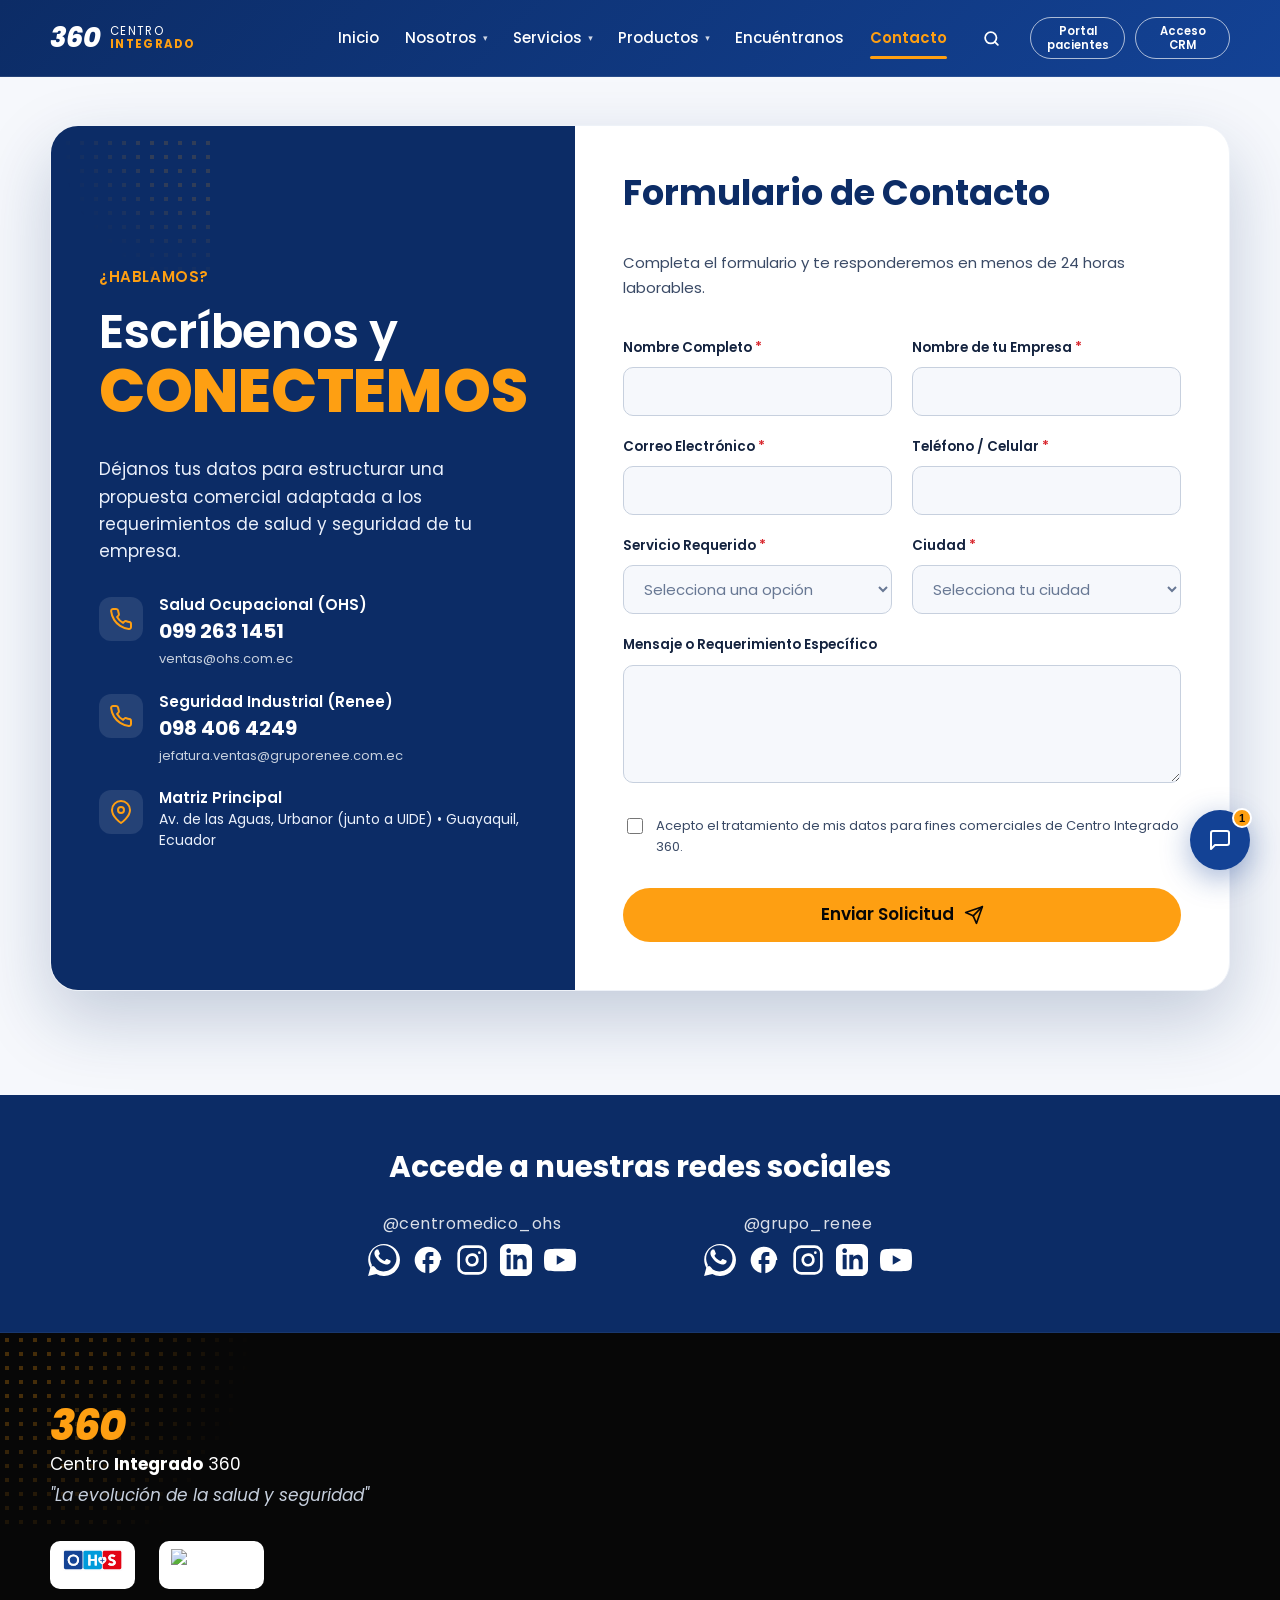
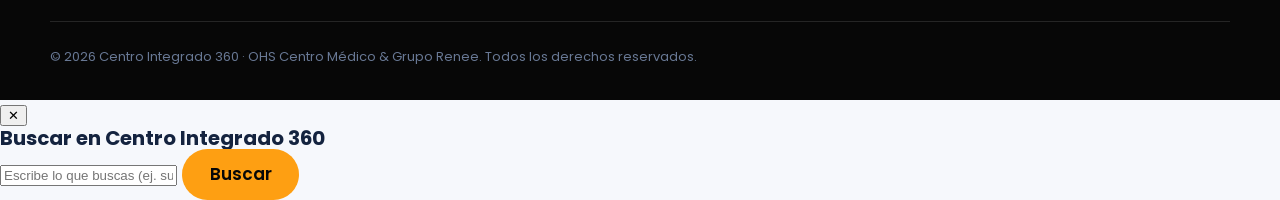
==== commit 4c812bdf: "Productos" ====
--- a/contacto.html
+++ b/contacto.html
@@ -15,6 +15,7 @@
 
   <link rel="stylesheet" href="assets/css/styles.css" />
   <link rel="stylesheet" href="assets/css/styles-responsive.css" />
+  <link rel="stylesheet" href="assets/css/header.css" />
 </head>
 <body class="page-contacto">
   <a class="skip-link" href="#contact-main">Saltar al contenido</a>
@@ -22,43 +23,46 @@
   <!-- ===================== HEADER / NAV ===================== -->
   <header class="site-header" id="top">
     <div class="container header-inner">
-      <a href="index.html#top" class="brand" aria-label="Centro Integrado 360 - inicio">
+      <a href="index.html" class="brand" aria-label="Centro Integrado 360 - inicio">
         <span class="brand-360">360</span>
         <span class="brand-text">Centro <strong>Integrado</strong></span>
       </a>
 
       <nav class="main-nav" id="mainNav" aria-label="Navegación principal">
+
+        <!-- Inicio ▼ -->
         <div class="nav-item-dropdown">
-          <a href="index.html#top" class="dropdown-trigger">Inicio <span class="arrow-down">▼</span></a>
+          <a href="index.html" class="dropdown-trigger">Inicio</a>
           <div class="dropdown-menu">
-            <a href="index.html#top">Inicio</a>
-            <a href="index.html#nosotros">¿Quiénes somos?</a>
-            <a href="index.html#sucursales">Nuestras sedes</a>
-          </div>
-        </div>
-
+            <a href="index.html">Inicio</a>
+            <a href="index.html#nosotros">Nuestra historia</a>
+            <a href="encuentranos.html">Nuestras sedes</a>
+          </div>
+        </div>
+
+        <!-- Nosotros ▼ -->
         <div class="nav-item-dropdown">
-          <a href="index.html#nosotros" class="dropdown-trigger">Nosotros <span class="arrow-down">▼</span></a>
+          <a href="nosotros.html" class="dropdown-trigger">Nosotros <span class="arrow-down">▾</span></a>
           <div class="dropdown-menu">
-            <a href="index.html#nosotros">Misión y Visión</a>
-            <a href="index.html#porque">¿Por qué elegirnos?</a>
-            <a href="index.html#ecosistema">Ecosistema Digital</a>
+            <a href="nosotros.html#quienes">¿Quiénes somos?</a>
+            <a href="nosotros.html#mvv">Misión y Visión</a>
+            <a href="nosotros.html#porque">¿Por qué elegirnos?</a>
           </div>
         </div>
 
         <!-- Servicios ▼ -->
         <div class="nav-item-dropdown">
-          <a href="index.html#servicios" class="dropdown-trigger">Servicios <span class="arrow-down">▼</span></a>
+          <a href="servicios.html" class="dropdown-trigger">Servicios <span class="arrow-down">▾</span></a>
           <div class="dropdown-menu">
-            <a href="index.html#servicios">Salud Ocupacional</a>
-            <a href="index.html#servicios">Seguridad Industrial</a>
+            <a href="servicios.html#ocupacional">Salud Ocupacional</a>
+            <a href="servicios.html#industrial">Seguridad Industrial</a>
             <a href="particulares.html">Particular</a>
           </div>
         </div>
 
         <!-- Productos ▼ -->
         <div class="nav-item-dropdown">
-          <a href="productos.html" class="dropdown-trigger">Productos <span class="arrow-down">▼</span></a>
+          <a href="productos.html" class="dropdown-trigger">Productos <span class="arrow-down">▾</span></a>
           <div class="dropdown-menu">
             <a href="productos.html">Catálogo EPP</a>
           </div>
@@ -69,25 +73,27 @@
 
         <!-- Contacto ▼ -->
         <div class="nav-item-dropdown">
-          <a href="contacto.html" class="dropdown-trigger active">Contacto <span class="arrow-down">▼</span></a>
+          <a href="contacto.html" class="dropdown-trigger active">Contacto</a>
           <div class="dropdown-menu">
             <a href="contacto.html" class="active">Formulario de Contacto</a>
             <a href="index.html#contacto">Canales de WhatsApp</a>
           </div>
         </div>
 
-        <!-- Search Icon Trigger -->
+        <!-- Búsqueda -->
         <button class="search-trigger-btn" id="searchTriggerBtn" aria-label="Buscar en el sitio">
-          <svg width="18" height="18" viewBox="0 0 24 24" fill="none" stroke="currentColor" stroke-width="2.5" stroke-linecap="round" stroke-linejoin="round">
+          <svg width="17" height="17" viewBox="0 0 24 24" fill="none" stroke="currentColor" stroke-width="2.5"
+            stroke-linecap="round" stroke-linejoin="round">
             <circle cx="11" cy="11" r="8"></circle>
             <line x1="21" y1="21" x2="16.65" y2="16.65"></line>
           </svg>
         </button>
+
       </nav>
 
       <div class="header-cta">
         <a href="index.html#ecosistema" class="btn btn-ghost btn-sm">Portal pacientes</a>
-        <a href="index.html#ecosistema" class="btn btn-primary btn-sm">Acceso CRM 360</a>
+        <a href="index.html#ecosistema" class="btn btn-primary btn-sm">Acceso CRM</a>
       </div>
 
       <button class="nav-toggle" id="navToggle" aria-label="Abrir menú" aria-expanded="false" aria-controls="mainNav">
@@ -344,7 +350,7 @@
         <p class="footer-claim">"La evolución de la salud y seguridad"</p>
       </div>
       <div class="footer-logos">
-        <img src="assets/img/logo-ohs.png" alt="OHS Centro Médico" width="716" height="358" loading="lazy" />
+        <img src="assets/img/Iconos/logos/ohs blanco logo.svg" alt="OHS Centro Médico" width="716" height="358" loading="lazy" />
         <img src="assets/img/logo-renee.png" alt="Grupo Renee" width="855" height="339" loading="lazy" />
       </div>
 
--- a/assets/css/styles.css
+++ b/assets/css/styles.css
@@ -59,8 +59,19 @@
 }
 
 /* ---------------- Reset ---------------- */
-*, *::before, *::after { box-sizing: border-box; }
-html { scroll-behavior: smooth; scroll-padding-top: calc(var(--header-h) + 12px); -webkit-text-size-adjust: 100%; overflow-x: hidden; }
+*,
+*::before,
+*::after {
+  box-sizing: border-box;
+}
+
+html {
+  scroll-behavior: smooth;
+  scroll-padding-top: calc(var(--header-h) + 12px);
+  -webkit-text-size-adjust: 100%;
+  overflow-x: clip;
+}
+
 body {
   margin: 0;
   font-family: var(--font-body);
@@ -71,26 +82,70 @@
   -webkit-font-smoothing: antialiased;
   overflow-x: hidden;
   width: 100%;
-}
-img { max-width: 100%; height: auto; display: block; }
-a { color: inherit; text-decoration: none; }
-ul { margin: 0; padding: 0; list-style: none; }
-h1, h2, h3, h4 { font-family: var(--font-display); line-height: 1.08; margin: 0; text-wrap: balance; }
-strong { font-weight: 700; }
-
-.container { width: min(100% - 2.5rem, var(--maxw)); margin-inline: auto; }
+  max-width: 100%;
+}
+
+img {
+  max-width: 100%;
+  height: auto;
+  display: block;
+}
+
+a {
+  color: inherit;
+  text-decoration: none;
+}
+
+ul {
+  margin: 0;
+  padding: 0;
+  list-style: none;
+}
+
+h1,
+h2,
+h3,
+h4 {
+  font-family: var(--font-display);
+  line-height: 1.08;
+  margin: 0;
+  text-wrap: balance;
+}
+
+strong {
+  font-weight: 700;
+}
+
+.container {
+  width: min(100% - 2.5rem, var(--maxw));
+  margin-inline: auto;
+}
 
 /* Skip link accesible */
 .skip-link {
-  position: absolute; left: 50%; top: 0; transform: translate(-50%, -120%);
-  background: var(--azul); color: var(--blanco); font-weight: 600;
-  padding: .7rem 1.2rem; border-radius: 0 0 12px 12px; z-index: 200;
+  position: absolute;
+  left: 50%;
+  top: 0;
+  transform: translate(-50%, -120%);
+  background: var(--azul);
+  color: var(--blanco);
+  font-weight: 600;
+  padding: .7rem 1.2rem;
+  border-radius: 0 0 12px 12px;
+  z-index: 200;
   transition: transform .2s var(--ease);
 }
-.skip-link:focus-visible { transform: translate(-50%, 0); outline: 3px solid var(--naranja); outline-offset: 2px; }
+
+.skip-link:focus-visible {
+  transform: translate(-50%, 0);
+  outline: 3px solid var(--naranja);
+  outline-offset: 2px;
+}
 
 /* ---------------- Motivo de puntos (halftone) ---------------- */
-.hero-dots, .riesgos-dots, .footer-dots {
+.hero-dots,
+.riesgos-dots,
+.footer-dots {
   position: absolute;
   background-image: radial-gradient(currentColor 22%, transparent 23%);
   background-size: 14px 14px;
@@ -119,46 +174,132 @@
   min-height: 48px;
   touch-action: manipulation;
 }
-.btn:hover { transform: translateY(-2px); box-shadow: var(--shadow-md); }
-.btn:focus-visible { outline: 3px solid var(--naranja); outline-offset: 3px; }
-.btn-sm { padding: .65rem 1.15rem; font-size: var(--fs-sm); min-height: 42px; }
-.btn-primary { --bg: var(--naranja); --fg: var(--negro); }
-.btn-outline { --bg: transparent; --fg: var(--azul); border-color: var(--azul); }
-.btn-outline:hover { background: var(--azul); color: var(--blanco); }
-.btn-ghost { --bg: transparent; --fg: var(--azul); }
-.btn-ghost:hover { background: var(--azul-050); }
+
+.btn:hover {
+  transform: translateY(-2px);
+  box-shadow: var(--shadow-md);
+}
+
+.btn:focus-visible {
+  outline: 3px solid var(--naranja);
+  outline-offset: 3px;
+}
+
+.btn-sm {
+  padding: .65rem 1.15rem;
+  font-size: var(--fs-sm);
+  min-height: 42px;
+}
+
+.btn-primary {
+  --bg: var(--naranja);
+  --fg: var(--negro);
+}
+
+.btn-outline {
+  --bg: transparent;
+  --fg: var(--azul);
+  border-color: var(--azul);
+}
+
+.btn-outline:hover {
+  background: var(--azul);
+  color: var(--blanco);
+}
+
+.btn-ghost {
+  --bg: transparent;
+  --fg: var(--azul);
+}
+
+.btn-ghost:hover {
+  background: var(--azul-050);
+}
 
 /* ---------------- Header ---------------- */
 .site-header {
-  position: sticky; top: 0; z-index: 100;
-  background: rgba(255,255,255,.92);
+  position: sticky;
+  top: 0;
+  z-index: 100;
+  background: linear-gradient(135deg, var(--azul-900), var(--azul));
   backdrop-filter: blur(10px);
-  border-bottom: 1px solid var(--gris-100);
-}
+  border-bottom: 1px solid rgba(255, 255, 255, 0.1);
+}
+
 .header-inner {
-  display: flex; align-items: center; gap: var(--sp-3);
+  display: flex;
+  align-items: center;
+  gap: var(--sp-3);
   height: var(--header-h);
 }
-.brand { display: flex; align-items: center; gap: .6rem; margin-right: auto; }
+
+.brand {
+  display: flex;
+  align-items: center;
+  gap: .6rem;
+  margin-right: auto;
+}
+
 .brand-360 {
-  font-family: var(--font-display); font-weight: 800; font-style: italic;
-  font-size: 1.7rem; color: var(--azul-900);
-  letter-spacing: -.02em; line-height: 1;
-}
-.brand-text { font-size: var(--fs-sm); color: var(--gris-700); text-transform: uppercase; letter-spacing: .12em; }
-.brand-text strong { color: var(--naranja-600); }
-
-.main-nav { display: flex; align-items: center; gap: 1.6rem; }
+  font-family: var(--font-display);
+  font-weight: 800;
+  font-style: italic;
+  font-size: 1.7rem;
+  color: var(--blanco);
+  letter-spacing: -.02em;
+  line-height: 1;
+}
+
+.brand-text {
+  display: block;
+  font-size: 0.72rem;
+  line-height: 1.1;
+  color: var(--blanco);
+  text-transform: uppercase;
+  letter-spacing: .12em;
+}
+
+.brand-text strong {
+  display: block;
+  color: var(--naranja);
+  font-weight: 700;
+}
+
+.main-nav {
+  display: flex;
+  align-items: center;
+  gap: 1.6rem;
+}
+
 .main-nav a {
-  font-size: var(--fs-sm); font-weight: 500; color: var(--gris-700);
-  padding: .4rem 0; position: relative;
-}
+  font-size: var(--fs-sm);
+  font-weight: 500;
+  color: var(--blanco);
+  padding: .4rem 0;
+  position: relative;
+}
+
 .main-nav a::after {
-  content: ""; position: absolute; left: 0; bottom: -2px; height: 3px; width: 0;
-  background: var(--naranja); border-radius: 3px; transition: width .25s var(--ease);
-}
-.main-nav a:hover, .main-nav a:focus-visible { color: var(--azul); }
-.main-nav a:hover::after, .main-nav a:focus-visible::after { width: 100%; }
+  content: "";
+  position: absolute;
+  left: 0;
+  bottom: -2px;
+  height: 3px;
+  width: 0;
+  background: var(--naranja);
+  border-radius: 3px;
+  transition: width .25s var(--ease);
+}
+
+.main-nav a:hover,
+.main-nav a:focus-visible {
+  color: var(--naranja);
+}
+
+.main-nav a:hover::after,
+.main-nav a:focus-visible::after {
+  width: 100%;
+}
 
 /* --- Dropdown Nav Items --- */
 .nav-item-dropdown {
@@ -170,7 +311,7 @@
 .dropdown-trigger {
   display: flex;
   align-items: center;
-  gap: 4px;
+  gap: 6px;
   cursor: pointer;
   white-space: nowrap;
 }
@@ -178,7 +319,8 @@
 .dropdown-trigger .arrow-down {
   font-size: 9px;
   transition: transform 0.2s var(--ease);
-  opacity: 0.6;
+  opacity: 0.8;
+  color: var(--blanco);
 }
 
 .nav-item-dropdown:hover .arrow-down {
@@ -193,7 +335,7 @@
   background: var(--blanco);
   border: 1px solid var(--gris-100);
   border-radius: 12px;
-  box-shadow: 0 8px 30px rgba(19,66,149,.12);
+  box-shadow: 0 8px 30px rgba(19, 66, 149, .12);
   padding: 8px 0;
   min-width: 200px;
   opacity: 0;
@@ -231,7 +373,9 @@
   border-radius: 0;
 }
 
-.dropdown-menu a::after { display: none; }
+.dropdown-menu a::after {
+  display: none;
+}
 
 .dropdown-menu a:hover {
   background: var(--azul-050, #f0f5ff);
@@ -246,7 +390,7 @@
   background: none;
   border: none;
   cursor: pointer;
-  color: var(--gris-700);
+  color: var(--blanco);
   padding: 6px;
   border-radius: 8px;
   transition: background 0.2s, color 0.2s;
@@ -254,70 +398,255 @@
 }
 
 .search-trigger-btn:hover {
-  background: var(--azul-050, #f0f5ff);
+  background: rgba(255, 255, 255, 0.1);
+  color: var(--naranja);
+}
+
+.header-cta {
+  display: flex;
+  gap: .6rem;
+  align-items: center;
+}
+
+.site-header .header-cta .btn {
+  border: 1px solid rgba(255, 255, 255, 0.65);
+  background: transparent;
+  color: var(--blanco);
+  font-size: 0.72rem;
+  font-weight: 600;
+  text-align: center;
+  padding: 0.35rem 0.8rem;
+  border-radius: 50px;
+  line-height: 1.25;
+  display: inline-flex;
+  align-items: center;
+  justify-content: center;
+  min-height: unset;
+  transition: background 0.2s, border-color 0.2s, color 0.2s, transform 0.2s;
+  width: 95px;
+  max-width: 95px;
+  flex-shrink: 0;
+}
+
+.site-header .header-cta .btn:hover {
+  background: rgba(255, 255, 255, 0.1);
+  border-color: var(--blanco);
+  color: var(--naranja);
+  transform: translateY(-2px);
+  box-shadow: none;
+}
+
+.nav-toggle {
+  display: none;
+  flex-direction: column;
+  gap: 5px;
+  background: none;
+  border: 0;
+  cursor: pointer;
+  padding: 10px;
+}
+
+.nav-toggle span {
+  width: 26px;
+  height: 3px;
+  background: var(--blanco);
+  border-radius: 3px;
+  transition: transform .3s var(--ease), opacity .3s var(--ease);
+}
+
+.nav-toggle[aria-expanded="true"] span:nth-child(1) {
+  transform: translateY(8px) rotate(45deg);
+}
+
+.nav-toggle[aria-expanded="true"] span:nth-child(2) {
+  opacity: 0;
+}
+
+.nav-toggle[aria-expanded="true"] span:nth-child(3) {
+  transform: translateY(-8px) rotate(-45deg);
+}
+
+/* ---------------- Secciones base ---------------- */
+.section {
+  padding: var(--sp-7) 0;
+  position: relative;
+}
+
+.section-kicker {
+  font-family: var(--font-display);
+  font-weight: 700;
+  color: var(--naranja-600);
+  text-transform: uppercase;
+  letter-spacing: .14em;
+  font-size: var(--fs-sm);
+  margin: 0 0 .6rem;
+}
+
+.section-kicker--light {
+  color: var(--naranja);
+}
+
+.section-title {
+  font-size: var(--fs-2xl);
+  color: var(--azul-900);
+  max-width: 22ch;
+  margin-bottom: var(--sp-4);
+  font-weight: 700;
+}
+
+.section-title--light {
+  color: var(--blanco);
+}
+
+/* ---------------- Hero ---------------- */
+.hero {
+  padding: var(--sp-6) 0 var(--sp-7);
+  position: relative;
+  overflow: hidden;
+}
+
+.hero-dots--tl {
+  color: var(--naranja);
+  opacity: .5;
+  width: 260px;
+  height: 260px;
+  top: 24px;
+  right: 0;
+  -webkit-mask-image: radial-gradient(circle at top right, #000 30%, transparent 72%);
+  mask-image: radial-gradient(circle at top right, #000 30%, transparent 72%);
+}
+
+.hero-grid {
+  display: grid;
+  grid-template-columns: 1.05fr .95fr;
+  gap: var(--sp-5);
+  align-items: center;
+}
+
+.eyebrow {
+  font-weight: 600;
   color: var(--azul);
-}
-
-.header-cta { display: flex; gap: .6rem; }
-
-
-.nav-toggle {
-  display: none; flex-direction: column; gap: 5px;
-  background: none; border: 0; cursor: pointer; padding: 10px;
-}
-.nav-toggle span { width: 26px; height: 3px; background: var(--azul); border-radius: 3px; transition: transform .3s var(--ease), opacity .3s var(--ease); }
-.nav-toggle[aria-expanded="true"] span:nth-child(1) { transform: translateY(8px) rotate(45deg); }
-.nav-toggle[aria-expanded="true"] span:nth-child(2) { opacity: 0; }
-.nav-toggle[aria-expanded="true"] span:nth-child(3) { transform: translateY(-8px) rotate(-45deg); }
-
-/* ---------------- Secciones base ---------------- */
-.section { padding: var(--sp-7) 0; position: relative; }
-.section-kicker {
-  font-family: var(--font-display); font-weight: 700;
-  color: var(--naranja-600); text-transform: uppercase;
-  letter-spacing: .14em; font-size: var(--fs-sm); margin: 0 0 .6rem;
-}
-.section-kicker--light { color: var(--naranja); }
-.section-title {
-  font-size: var(--fs-2xl); color: var(--azul-900);
-  max-width: 22ch; margin-bottom: var(--sp-4); font-weight: 700;
-}
-.section-title--light { color: var(--blanco); }
-
-/* ---------------- Hero ---------------- */
-.hero { padding: var(--sp-6) 0 var(--sp-7); position: relative; overflow: hidden; }
-.hero-dots--tl { color: var(--naranja); opacity: .5; width: 260px; height: 260px; top: 24px; right: 0;
-  -webkit-mask-image: radial-gradient(circle at top right, #000 30%, transparent 72%);
-  mask-image: radial-gradient(circle at top right, #000 30%, transparent 72%); }
-.hero-grid { display: grid; grid-template-columns: 1.05fr .95fr; gap: var(--sp-5); align-items: center; }
-.eyebrow { font-weight: 600; color: var(--azul); letter-spacing: .04em; margin: 0 0 1rem; text-transform: uppercase; font-size: var(--fs-sm); }
-.display { margin: 0 0 1rem; display: flex; flex-direction: column; letter-spacing: -.01em; }
-.display .d-line1 { font-size: clamp(2.2rem, 5vw, 3.6rem); font-weight: 600; color: var(--azul-900); }
-.display .d-line2 { font-size: clamp(2.6rem, 6.2vw, 4.6rem); font-weight: 800; color: var(--naranja); }
-.display .d-line3 { font-size: var(--fs-4xl); font-weight: 800; font-style: italic; color: var(--azul-900); }
-.hero-tagline { font-style: italic; font-weight: 600; color: var(--azul); font-size: var(--fs-lg); margin: 0 0 1.2rem; }
-.hero-lead { color: var(--gris-700); max-width: 52ch; margin: 0 0 1.8rem; }
-.hero-actions { display: flex; flex-wrap: wrap; gap: .9rem; margin-bottom: 2.4rem; }
-.hero-stats { display: flex; gap: var(--sp-4); flex-wrap: wrap; }
-.hero-stats li { display: flex; flex-direction: column; }
-.stat-num { font-family: var(--font-display); font-weight: 800; font-size: var(--fs-xl); color: var(--azul); line-height: 1; }
-.stat-label { font-size: var(--fs-xs); color: var(--gris-500); text-transform: uppercase; letter-spacing: .08em; }
-
-.hero-figure { position: relative; margin: 0; }
-.hero-figure img { border-radius: var(--radius-lg); box-shadow: var(--shadow-lg); width: 100%; object-fit: cover; aspect-ratio: 16/11; }
+  letter-spacing: .04em;
+  margin: 0 0 1rem;
+  text-transform: uppercase;
+  font-size: var(--fs-sm);
+}
+
+.display {
+  margin: 0 0 1rem;
+  display: flex;
+  flex-direction: column;
+  letter-spacing: -.01em;
+}
+
+.display .d-line1 {
+  font-size: clamp(2.2rem, 5vw, 3.6rem);
+  font-weight: 600;
+  color: var(--azul-900);
+}
+
+.display .d-line2 {
+  font-size: clamp(2.6rem, 6.2vw, 4.6rem);
+  font-weight: 800;
+  color: var(--naranja);
+}
+
+.display .d-line3 {
+  font-size: var(--fs-4xl);
+  font-weight: 800;
+  font-style: italic;
+  color: var(--azul-900);
+}
+
+.hero-tagline {
+  font-style: italic;
+  font-weight: 600;
+  color: var(--azul);
+  font-size: var(--fs-lg);
+  margin: 0 0 1.2rem;
+}
+
+.hero-lead {
+  color: var(--gris-700);
+  max-width: 52ch;
+  margin: 0 0 1.8rem;
+}
+
+.hero-actions {
+  display: flex;
+  flex-wrap: wrap;
+  gap: .9rem;
+  margin-bottom: 2.4rem;
+}
+
+.hero-stats {
+  display: flex;
+  gap: var(--sp-4);
+  flex-wrap: wrap;
+}
+
+.hero-stats li {
+  display: flex;
+  flex-direction: column;
+}
+
+.stat-num {
+  font-family: var(--font-display);
+  font-weight: 800;
+  font-size: var(--fs-xl);
+  color: var(--azul);
+  line-height: 1;
+}
+
+.stat-label {
+  font-size: var(--fs-xs);
+  color: var(--gris-500);
+  text-transform: uppercase;
+  letter-spacing: .08em;
+}
+
+.hero-figure {
+  position: relative;
+  margin: 0;
+}
+
+.hero-figure img {
+  border-radius: var(--radius-lg);
+  box-shadow: var(--shadow-lg);
+  width: 100%;
+  object-fit: cover;
+  aspect-ratio: 16/11;
+}
+
 .hero-badge {
-  position: absolute; left: -18px; bottom: -22px;
-  background: var(--azul); color: var(--blanco);
-  padding: 1rem 1.4rem; border-radius: var(--radius);
-  font-family: var(--font-display); font-size: var(--fs-base); line-height: 1.25;
+  position: absolute;
+  left: -18px;
+  bottom: -22px;
+  background: var(--azul);
+  color: var(--blanco);
+  padding: 1rem 1.4rem;
+  border-radius: var(--radius);
+  font-family: var(--font-display);
+  font-size: var(--fs-base);
+  line-height: 1.25;
   box-shadow: var(--shadow-md);
 }
-.hero-badge strong { color: var(--naranja); }
+
+.hero-badge strong {
+  color: var(--naranja);
+}
 
 /* ---------------- Una sola fuerza (index.html) ---------------- */
-.fuerza { background: var(--gris-050); }
+.fuerza {
+  background: var(--gris-050);
+}
+
 .fuerza .section-kicker,
-.fuerza .section-title { text-align: center; margin-inline: auto; }
+.fuerza .section-title {
+  text-align: center;
+  margin-inline: auto;
+}
+
 .fuerza-grid {
   display: grid;
   grid-template-columns: 1fr auto 1fr;
@@ -325,41 +654,112 @@
   gap: var(--sp-3);
   margin-top: var(--sp-3);
 }
+
 .brand-card {
-  background: var(--blanco); border-radius: var(--radius-lg); padding: var(--sp-4);
-  text-align: center; box-shadow: var(--shadow-sm);
+  background: var(--blanco);
+  border-radius: var(--radius-lg);
+  padding: var(--sp-4);
+  text-align: center;
+  box-shadow: var(--shadow-sm);
   border-top: 6px solid var(--azul);
-  display: flex; flex-direction: column; align-items: center; gap: .6rem;
-}
-.brand-card--renee { border-top-color: var(--naranja); }
-.brand-logo { height: 64px; width: auto; object-fit: contain; margin-bottom: .4rem; }
-.brand-card h3 { font-size: var(--fs-xl); color: var(--azul-900); }
-.brand-card--renee h3 { color: var(--naranja-600); }
-.brand-card p { color: var(--gris-700); margin: 0; max-width: 34ch; }
+  display: flex;
+  flex-direction: column;
+  align-items: center;
+  gap: .6rem;
+}
+
+.brand-card--renee {
+  border-top-color: var(--naranja);
+}
+
+.brand-logo {
+  height: 64px;
+  width: auto;
+  object-fit: contain;
+  margin-bottom: .4rem;
+}
+
+.brand-card h3 {
+  font-size: var(--fs-xl);
+  color: var(--azul-900);
+}
+
+.brand-card--renee h3 {
+  color: var(--naranja-600);
+}
+
+.brand-card p {
+  color: var(--gris-700);
+  margin: 0;
+  max-width: 34ch;
+}
+
 .fuerza-x {
   align-self: center;
-  font-size: 2.4rem; font-weight: 800;
-  color: var(--azul-900); font-family: var(--font-display);
-}
+  font-size: 2.4rem;
+  font-weight: 800;
+  color: var(--azul-900);
+  font-family: var(--font-display);
+}
+
 .fuerza-foot {
-  text-align: center; font-style: italic;
-  font-size: var(--fs-lg); color: var(--azul); margin: var(--sp-4) 0 0;
-}
-.fuerza-foot strong { color: var(--naranja-600); }
-
-.mv-grid { display: grid; grid-template-columns: 1fr 1fr; gap: var(--sp-3); margin-top: var(--sp-5); }
-.mv-card { background: var(--blanco); border-radius: var(--radius); padding: var(--sp-4); box-shadow: var(--shadow-sm); }
-.mv-card h4 { font-size: var(--fs-xl); color: var(--naranja-600); margin-bottom: .6rem; }
-.mv-card p { color: var(--gris-700); margin: 0; }
-
-.valores { display: flex; flex-wrap: wrap; justify-content: center; gap: .7rem; margin-top: var(--sp-4); }
+  text-align: center;
+  font-style: italic;
+  font-size: var(--fs-lg);
+  color: var(--azul);
+  margin: var(--sp-4) 0 0;
+}
+
+.fuerza-foot strong {
+  color: var(--naranja-600);
+}
+
+.mv-grid {
+  display: grid;
+  grid-template-columns: 1fr 1fr;
+  gap: var(--sp-3);
+  margin-top: var(--sp-5);
+}
+
+.mv-card {
+  background: var(--blanco);
+  border-radius: var(--radius);
+  padding: var(--sp-4);
+  box-shadow: var(--shadow-sm);
+}
+
+.mv-card h4 {
+  font-size: var(--fs-xl);
+  color: var(--naranja-600);
+  margin-bottom: .6rem;
+}
+
+.mv-card p {
+  color: var(--gris-700);
+  margin: 0;
+}
+
+.valores {
+  display: flex;
+  flex-wrap: wrap;
+  justify-content: center;
+  gap: .7rem;
+  margin-top: var(--sp-4);
+}
+
 .valores li {
-  background: var(--azul-050); color: var(--azul); font-weight: 600;
-  padding: .5rem 1.1rem; border-radius: var(--radius-pill); font-size: var(--fs-sm);
+  background: var(--azul-050);
+  color: var(--azul);
+  font-weight: 600;
+  padding: .5rem 1.1rem;
+  border-radius: var(--radius-pill);
+  font-size: var(--fs-sm);
 }
 
 /* ---------------- Nosotros ¿Quiénes somos? (nosotros.html — clases usadas en styles.css también) ---------------- */
-.nosotros { background: var(--gris-050); }
+.nosotros {
+  background: var(--gris-050);
+}
 
 
 /* Grid: texto izquierda | foto derecha */
@@ -370,19 +770,27 @@
   align-items: center;
   margin-bottom: var(--sp-6);
 }
-.quienes-copy { display: flex; flex-direction: column; gap: 1rem; }
+
+.quienes-copy {
+  display: flex;
+  flex-direction: column;
+  gap: 1rem;
+}
+
 .quienes-lead {
   font-size: var(--fs-lg);
   color: var(--gris-700);
   margin: 0;
   line-height: 1.7;
 }
+
 .quienes-sub {
   font-size: var(--fs-base);
   color: var(--gris-500);
   margin: 0;
   line-height: 1.7;
 }
+
 .quienes-logos {
   display: flex;
   align-items: center;
@@ -390,11 +798,20 @@
   flex-wrap: wrap;
   padding-top: .5rem;
 }
-.quienes-logos img { height: 44px; width: auto; object-fit: contain; }
+
+.quienes-logos img {
+  height: 44px;
+  width: auto;
+  object-fit: contain;
+}
+
 .quienes-x {
-  font-size: 1.4rem; font-weight: 800;
-  color: var(--azul-900); font-family: var(--font-display);
-}
+  font-size: 1.4rem;
+  font-weight: 800;
+  color: var(--azul-900);
+  font-family: var(--font-display);
+}
+
 .quienes-media {
   margin: 0;
   border-radius: var(--radius-lg);
@@ -402,8 +819,10 @@
   box-shadow: var(--shadow-lg);
   aspect-ratio: 4/3;
 }
+
 .quienes-media img {
-  width: 100%; height: 100%;
+  width: 100%;
+  height: 100%;
   object-fit: cover;
   display: block;
 }
@@ -414,6 +833,7 @@
   grid-template-columns: repeat(3, 1fr);
   gap: var(--sp-3);
 }
+
 .mvv-card {
   background: var(--blanco);
   border-radius: var(--radius-lg);
@@ -425,40 +845,77 @@
   gap: .7rem;
   transition: transform .25s var(--ease), box-shadow .25s var(--ease);
 }
-.mvv-card:hover { transform: translateY(-4px); box-shadow: var(--shadow-md); }
-.mvv-card--vision { border-top-color: var(--naranja); }
-.mvv-card--valores { border-top-color: #22c55e; }
+
+.mvv-card:hover {
+  transform: translateY(-4px);
+  box-shadow: var(--shadow-md);
+}
+
+.mvv-card--vision {
+  border-top-color: var(--naranja);
+}
+
+.mvv-card--valores {
+  border-top-color: #22c55e;
+}
 
 .mvv-icon {
   font-size: 2rem;
-  width: 56px; height: 56px;
+  width: 56px;
+  height: 56px;
   border-radius: 16px;
   background: var(--azul-050);
-  display: grid; place-items: center;
-}
-.mvv-card--vision .mvv-icon { background: rgba(254,159,18,.12); }
-.mvv-card--valores .mvv-icon { background: rgba(34,197,94,.1); }
+  display: grid;
+  place-items: center;
+}
+
+.mvv-card--vision .mvv-icon {
+  background: rgba(254, 159, 18, .12);
+}
+
+.mvv-card--valores .mvv-icon {
+  background: rgba(34, 197, 94, .1);
+}
 
 .mvv-card h3 {
   font-size: var(--fs-xl);
   color: var(--azul-900);
   margin: 0;
 }
-.mvv-card p { color: var(--gris-700); margin: 0; font-size: var(--fs-sm); line-height: 1.7; }
+
+.mvv-card p {
+  color: var(--gris-700);
+  margin: 0;
+  font-size: var(--fs-sm);
+  line-height: 1.7;
+}
 
 .mvv-values-list {
-  margin: 0; padding: 0; list-style: none;
-  display: flex; flex-wrap: wrap; gap: .5rem;
-}
+  margin: 0;
+  padding: 0;
+  list-style: none;
+  display: flex;
+  flex-wrap: wrap;
+  gap: .5rem;
+}
+
 .mvv-values-list li {
-  background: var(--azul-050); color: var(--azul);
-  font-weight: 600; font-size: var(--fs-xs);
-  padding: .35rem .85rem; border-radius: var(--radius-pill);
+  background: var(--azul-050);
+  color: var(--azul);
+  font-weight: 600;
+  font-size: var(--fs-xs);
+  padding: .35rem .85rem;
+  border-radius: var(--radius-pill);
 }
 
 /* ---------------- ¿Por qué elegirnos? — layout con figura central ---------------- */
-.porque { background: var(--blanco); }
-.porque .section-title { max-width: 28ch; }
+.porque {
+  background: var(--blanco);
+}
+
+.porque .section-title {
+  max-width: 28ch;
+}
 
 .porque-subtitle {
   color: var(--gris-500);
@@ -482,6 +939,7 @@
   width: 260px;
   flex-shrink: 0;
 }
+
 .porque-fig img {
   width: 260px;
   height: 360px;
@@ -491,6 +949,7 @@
   box-shadow: var(--shadow-lg);
   display: block;
 }
+
 .porque-fig-badge {
   position: absolute;
   bottom: -14px;
@@ -513,9 +972,12 @@
   flex-direction: column;
   gap: var(--sp-3);
 }
+
 /* Col izquierda: ítems 01→03 de abajo a arriba (se muestran 01 abajo, 03 arriba)
    En el boceto aparecen de arriba a abajo como 3→2→1, así que los ordenamos inversamente */
-.porque-col--left { flex-direction: column-reverse; }
+.porque-col--left {
+  flex-direction: column-reverse;
+}
 
 /* Ítem de ventaja */
 .ventaja-item {
@@ -530,14 +992,21 @@
   transform: translateX(-24px);
   transition: opacity .5s ease var(--delay, 0s), transform .5s var(--ease) var(--delay, 0s);
 }
-.ventaja-item.is-visible { opacity: 1; transform: none; }
+
+.ventaja-item.is-visible {
+  opacity: 1;
+  transform: none;
+}
 
 .ventaja-item--right {
   border-left: none;
   border-right: 4px solid var(--naranja);
   transform: translateX(24px);
 }
-.ventaja-item--right.is-visible { transform: none; }
+
+.ventaja-item--right.is-visible {
+  transform: none;
+}
 
 /* Número estilizado */
 .vi-num {
@@ -549,7 +1018,10 @@
   min-width: 2.2rem;
   opacity: .35;
 }
-.ventaja-item--right .vi-num { color: var(--naranja); }
+
+.ventaja-item--right .vi-num {
+  color: var(--naranja);
+}
 
 .vi-body h4 {
   font-size: var(--fs-base);
@@ -557,18 +1029,34 @@
   color: var(--azul-900);
   margin: 0 0 .25rem;
 }
-.vi-body p { color: var(--gris-700); margin: 0; font-size: var(--fs-sm); }
-.vi-body--right { text-align: right; }
+
+.vi-body p {
+  color: var(--gris-700);
+  margin: 0;
+  font-size: var(--fs-sm);
+}
+
+.vi-body--right {
+  text-align: right;
+}
 
 
 
 /* ---------------- Qué solucionamos (Mind Map SVG Desplegable) ---------------- */
-.solucionamos { background: var(--azul); color: var(--blanco); overflow: hidden; }
-
-.sol-header-block { text-align: center; margin-bottom: var(--sp-4); }
+.solucionamos {
+  background: var(--azul);
+  color: var(--blanco);
+  overflow: hidden;
+}
+
+.sol-header-block {
+  text-align: center;
+  margin-bottom: var(--sp-4);
+}
+
 .sol-subtitle {
   text-align: center;
-  color: rgba(255,255,255,0.65);
+  color: rgba(255, 255, 255, 0.65);
   font-size: var(--fs-sm);
   margin: -1rem 0 var(--sp-4);
   font-style: italic;
@@ -605,8 +1093,9 @@
   opacity: 0;
   transform: scale(0.3);
   transform-origin: 550px 330px;
-  transition: opacity 0.5s ease, transform 0.6s cubic-bezier(.34,1.56,.64,1);
-}
+  transition: opacity 0.5s ease, transform 0.6s cubic-bezier(.34, 1.56, .64, 1);
+}
+
 .mindmap-wrap.mm-active .mm-center-g {
   opacity: 1;
   transform: scale(1);
@@ -627,6 +1116,7 @@
   dominant-baseline: middle;
   pointer-events: none;
 }
+
 .mm-center-text--sub {
   font-size: 16px;
   font-weight: 700;
@@ -641,8 +1131,15 @@
 }
 
 @keyframes mmPulse {
-  0%   { r: 72; opacity: 0.8; }
-  100% { r: 96; opacity: 0; }
+  0% {
+    r: 72;
+    opacity: 0.8;
+  }
+
+  100% {
+    r: 96;
+    opacity: 0;
+  }
 }
 
 /* ===== NODOS RAMA ===== */
@@ -651,7 +1148,7 @@
   transform: scale(0.4);
   transform-box: fill-box;
   transform-origin: center;
-  transition: opacity 0.45s ease, transform 0.5s cubic-bezier(.34,1.56,.64,1);
+  transition: opacity 0.45s ease, transform 0.5s cubic-bezier(.34, 1.56, .64, 1);
   cursor: pointer;
 }
 
@@ -717,6 +1214,7 @@
 .mm-branch:focus {
   outline: none;
 }
+
 .mm-branch:focus-visible .mm-branch-rect {
   stroke: #fff;
   stroke-width: 2.5;
@@ -729,9 +1227,9 @@
   left: 50%;
   transform: translate(-50%, -50%) scale(0.85);
   width: min(460px, 90%);
-  background: rgba(255,255,255,0.97);
+  background: rgba(255, 255, 255, 0.97);
   border-radius: var(--radius-lg);
-  box-shadow: 0 20px 60px rgba(0,0,0,0.35), 0 0 0 1px rgba(254,159,18,0.3);
+  box-shadow: 0 20px 60px rgba(0, 0, 0, 0.35), 0 0 0 1px rgba(254, 159, 18, 0.3);
   padding: var(--sp-4) var(--sp-4) var(--sp-3);
   z-index: 20;
   opacity: 0;
@@ -760,6 +1258,7 @@
   border-radius: 8px;
   transition: color 0.2s, background 0.2s;
 }
+
 .mm-panel-close:hover {
   color: var(--gris-900);
   background: var(--gris-100);
@@ -823,7 +1322,9 @@
 }
 
 /* ===== VERSIÓN MÓVIL — Accordion ===== */
-.mindmap-mobile-fallback { display: none; }
+.mindmap-mobile-fallback {
+  display: none;
+}
 
 .mmf-center {
   text-align: center;
@@ -847,16 +1348,16 @@
 }
 
 .mmf-item {
-  background: rgba(255,255,255,0.08);
-  border: 1px solid rgba(255,255,255,0.2);
+  background: rgba(255, 255, 255, 0.08);
+  border: 1px solid rgba(255, 255, 255, 0.2);
   border-radius: 14px;
   overflow: hidden;
   transition: background 0.2s;
 }
 
 .mmf-item[open] {
-  background: rgba(254,159,18,0.15);
-  border-color: rgba(254,159,18,0.4);
+  background: rgba(254, 159, 18, 0.15);
+  border-color: rgba(254, 159, 18, 0.4);
 }
 
 .mmf-item summary {
@@ -872,11 +1373,13 @@
   user-select: none;
 }
 
-.mmf-item summary::-webkit-details-marker { display: none; }
+.mmf-item summary::-webkit-details-marker {
+  display: none;
+}
 
 .mmf-item[open] summary {
   color: #ffe5a0;
-  border-bottom: 1px solid rgba(255,255,255,0.12);
+  border-bottom: 1px solid rgba(255, 255, 255, 0.12);
 }
 
 .mmf-item summary::after {
@@ -895,7 +1398,7 @@
   margin: 0;
   padding: 12px 18px 14px;
   font-size: var(--fs-sm);
-  color: rgba(220,230,247,0.85);
+  color: rgba(220, 230, 247, 0.85);
   line-height: 1.6;
 }
 
@@ -904,123 +1407,590 @@
 
 
 /* ---------------- Servicios ---------------- */
-.serv-grid { display: grid; grid-template-columns: 1fr 1fr; gap: var(--sp-3); }
+.serv-grid {
+  display: grid;
+  grid-template-columns: 1fr 1fr;
+  gap: var(--sp-3);
+}
+
 .serv-card {
-  border-radius: var(--radius-lg); overflow: hidden; box-shadow: var(--shadow-sm);
-  background: var(--blanco); border: 1px solid var(--gris-100);
-  display: flex; flex-direction: column;
-}
-.serv-head { position: relative; }
-.serv-head img { width: 100%; height: 230px; object-fit: cover; object-position: center 22%; }
+  border-radius: var(--radius-lg);
+  overflow: hidden;
+  box-shadow: var(--shadow-sm);
+  background: var(--blanco);
+  border: 1px solid var(--gris-100);
+  display: flex;
+  flex-direction: column;
+}
+
+.serv-head {
+  position: relative;
+}
+
+.serv-head img {
+  width: 100%;
+  height: 230px;
+  object-fit: cover;
+  object-position: center 22%;
+}
+
 .serv-head h3 {
-  position: absolute; left: 0; right: 0; bottom: 0;
-  padding: 1.4rem; color: var(--blanco); font-size: var(--fs-xl);
-  background: linear-gradient(to top, rgba(12,44,102,.92), rgba(12,44,102,0));
-}
-.serv-card--seguridad .serv-head h3 { background: linear-gradient(to top, rgba(233,140,0,.94), rgba(233,140,0,0)); color: var(--negro); }
-.serv-card ul { padding: var(--sp-3) var(--sp-4) var(--sp-4); display: grid; gap: .7rem; }
-.serv-card li { position: relative; padding-left: 1.7rem; color: var(--gris-700); }
-.serv-card li::before { content: "▸"; position: absolute; left: 0; color: var(--azul); font-weight: 700; }
-.serv-card--seguridad li::before { color: var(--naranja-600); }
+  position: absolute;
+  left: 0;
+  right: 0;
+  bottom: 0;
+  padding: 1.4rem;
+  color: var(--blanco);
+  font-size: var(--fs-xl);
+  background: linear-gradient(to top, rgba(12, 44, 102, .92), rgba(12, 44, 102, 0));
+}
+
+.serv-card--seguridad .serv-head h3 {
+  background: linear-gradient(to top, rgba(233, 140, 0, .94), rgba(233, 140, 0, 0));
+  color: var(--negro);
+}
+
+.serv-card ul {
+  padding: var(--sp-3) var(--sp-4) var(--sp-4);
+  display: grid;
+  gap: .7rem;
+}
+
+.serv-card li {
+  position: relative;
+  padding-left: 1.7rem;
+  color: var(--gris-700);
+}
+
+.serv-card li::before {
+  content: "▸";
+  position: absolute;
+  left: 0;
+  color: var(--azul);
+  font-weight: 700;
+}
+
+.serv-card--seguridad li::before {
+  color: var(--naranja-600);
+}
 
 /* ---------------- Riesgos 360 (tabla) ---------------- */
-.riesgos { background: var(--gris-050); overflow: hidden; }
-.riesgos-dots { color: var(--azul); opacity: .14; width: 240px; height: 320px; bottom: 0; right: 0;
+.riesgos {
+  background: var(--gris-050);
+  overflow: hidden;
+}
+
+.riesgos-dots {
+  color: var(--azul);
+  opacity: .14;
+  width: 240px;
+  height: 320px;
+  bottom: 0;
+  right: 0;
   -webkit-mask-image: linear-gradient(to top left, #000, transparent 70%);
-  mask-image: linear-gradient(to top left, #000, transparent 70%); }
-.table-wrap { overflow-x: auto; border-radius: var(--radius); box-shadow: var(--shadow-sm); }
-.riesgos-table { width: 100%; border-collapse: collapse; background: var(--blanco); min-width: 640px; }
-.riesgos-table th, .riesgos-table td { padding: 1rem 1.2rem; text-align: left; vertical-align: top; }
-.riesgos-table thead th { color: var(--blanco); font-family: var(--font-display); font-size: var(--fs-sm); letter-spacing: .03em; }
-.th-riesgo { background: #d8232a; }
-.th-ohs { background: var(--azul); }
-.th-renee { background: var(--naranja); color: var(--negro) !important; }
-.riesgos-table tbody th { background: var(--azul-050); color: var(--azul-900); font-weight: 700; font-family: var(--font-body); width: 140px; }
-.riesgos-table tbody td { color: var(--gris-700); font-size: var(--fs-sm); border-bottom: 1px solid var(--gris-100); }
-.riesgos-table tbody tr:nth-child(even) td { background: var(--gris-050); }
+  mask-image: linear-gradient(to top left, #000, transparent 70%);
+}
+
+.table-wrap {
+  overflow-x: auto;
+  border-radius: var(--radius);
+  box-shadow: var(--shadow-sm);
+}
+
+.riesgos-table {
+  width: 100%;
+  border-collapse: collapse;
+  background: var(--blanco);
+  min-width: 640px;
+}
+
+.riesgos-table th,
+.riesgos-table td {
+  padding: 1rem 1.2rem;
+  text-align: left;
+  vertical-align: top;
+}
+
+.riesgos-table thead th {
+  color: var(--blanco);
+  font-family: var(--font-display);
+  font-size: var(--fs-sm);
+  letter-spacing: .03em;
+}
+
+.th-riesgo {
+  background: #d8232a;
+}
+
+.th-ohs {
+  background: var(--azul);
+}
+
+.th-renee {
+  background: var(--naranja);
+  color: var(--negro) !important;
+}
+
+.riesgos-table tbody th {
+  background: var(--azul-050);
+  color: var(--azul-900);
+  font-weight: 700;
+  font-family: var(--font-body);
+  width: 140px;
+}
+
+.riesgos-table tbody td {
+  color: var(--gris-700);
+  font-size: var(--fs-sm);
+  border-bottom: 1px solid var(--gris-100);
+}
+
+.riesgos-table tbody tr:nth-child(even) td {
+  background: var(--gris-050);
+}
 
 /* ---------------- Por qué elegirnos ---------------- */
-.ventajas-grid { display: grid; grid-template-columns: repeat(3, 1fr); gap: var(--sp-3); }
-.ventaja { background: var(--blanco); border-radius: var(--radius); padding: var(--sp-4); box-shadow: var(--shadow-sm); border-left: 0; }
+.ventajas-grid {
+  display: grid;
+  grid-template-columns: repeat(3, 1fr);
+  gap: var(--sp-3);
+}
+
+.ventaja {
+  background: var(--blanco);
+  border-radius: var(--radius);
+  padding: var(--sp-4);
+  box-shadow: var(--shadow-sm);
+  border-left: 0;
+}
+
 .v-ic {
-  display: inline-grid; place-items: center; width: 48px; height: 48px;
-  border-radius: 14px; background: var(--azul); color: var(--blanco);
-  font-family: var(--font-display); font-weight: 800; font-size: 1.4rem; margin-bottom: .8rem;
-}
-.ventaja:nth-child(even) .v-ic { background: var(--naranja); color: var(--negro); }
-.ventaja h4 { color: var(--azul-900); font-size: var(--fs-lg); margin-bottom: .3rem; }
-.ventaja p { color: var(--gris-500); margin: 0; font-size: var(--fs-sm); }
-
-.movil-grid { display: grid; grid-template-columns: 1fr 1fr; gap: var(--sp-4); align-items: center; margin-top: var(--sp-5); }
-.movil-fig { margin: 0; }
-.movil-fig img { border-radius: var(--radius-lg); box-shadow: var(--shadow-md); width: 100%; aspect-ratio: 3/2; object-fit: cover; }
-.movil-copy h3 { color: var(--azul-900); font-size: var(--fs-xl); }
-.movil-copy h3.mt { margin-top: 1.4rem; }
-.movil-copy p { color: var(--gris-700); margin: .4rem 0 0; }
+  display: inline-grid;
+  place-items: center;
+  width: 48px;
+  height: 48px;
+  border-radius: 14px;
+  background: var(--azul);
+  color: var(--blanco);
+  font-family: var(--font-display);
+  font-weight: 800;
+  font-size: 1.4rem;
+  margin-bottom: .8rem;
+}
+
+.ventaja:nth-child(even) .v-ic {
+  background: var(--naranja);
+  color: var(--negro);
+}
+
+.ventaja h4 {
+  color: var(--azul-900);
+  font-size: var(--fs-lg);
+  margin-bottom: .3rem;
+}
+
+.ventaja p {
+  color: var(--gris-500);
+  margin: 0;
+  font-size: var(--fs-sm);
+}
+
+.movil-grid {
+  display: grid;
+  grid-template-columns: 1fr 1fr;
+  gap: var(--sp-4);
+  align-items: center;
+  margin-top: var(--sp-5);
+}
+
+.movil-fig {
+  margin: 0;
+}
+
+.movil-fig img {
+  border-radius: var(--radius-lg);
+  box-shadow: var(--shadow-md);
+  width: 100%;
+  aspect-ratio: 3/2;
+  object-fit: cover;
+}
+
+.movil-copy h3 {
+  color: var(--azul-900);
+  font-size: var(--fs-xl);
+}
+
+.movil-copy h3.mt {
+  margin-top: 1.4rem;
+}
+
+.movil-copy p {
+  color: var(--gris-700);
+  margin: .4rem 0 0;
+}
 
 /* ---------------- Sucursales ---------------- */
-.suc-grid { display: grid; grid-template-columns: repeat(4, 1fr); gap: var(--sp-3); }
+.suc-grid {
+  display: grid;
+  grid-template-columns: repeat(4, 1fr);
+  gap: var(--sp-3);
+}
+
 .suc-card {
-  background: var(--blanco); border-radius: var(--radius); padding: var(--sp-4);
-  box-shadow: var(--shadow-sm); border: 1px solid var(--gris-100);
-}
-.suc-card--matriz { background: var(--azul); color: var(--blanco); border: 0; }
+  background: var(--blanco);
+  border-radius: var(--radius);
+  padding: var(--sp-4);
+  box-shadow: var(--shadow-sm);
+  border: 1px solid var(--gris-100);
+}
+
+.suc-card--matriz {
+  background: var(--azul);
+  color: var(--blanco);
+  border: 0;
+}
+
 .suc-tag {
-  display: inline-block; font-size: var(--fs-xs); text-transform: uppercase; letter-spacing: .1em;
-  font-weight: 700; color: var(--naranja-600); margin-bottom: .6rem;
-}
-.suc-card--matriz .suc-tag { color: var(--naranja); }
-.suc-card h3 { font-size: var(--fs-lg); color: var(--azul-900); margin-bottom: .5rem; }
-.suc-card--matriz h3 { color: var(--blanco); }
-.suc-addr { color: var(--gris-700); font-size: var(--fs-sm); margin: 0; }
-.suc-card--matriz .suc-addr { color: #dce6f7; }
-.suc-hours { margin-top: 1rem; display: grid; gap: .4rem; }
-.suc-hours li { display: flex; justify-content: space-between; gap: 1rem; font-size: var(--fs-sm); border-top: 1px solid rgba(255,255,255,.2); padding-top: .4rem; }
+  display: inline-block;
+  font-size: var(--fs-xs);
+  text-transform: uppercase;
+  letter-spacing: .1em;
+  font-weight: 700;
+  color: var(--naranja-600);
+  margin-bottom: .6rem;
+}
+
+.suc-card--matriz .suc-tag {
+  color: var(--naranja);
+}
+
+.suc-card h3 {
+  font-size: var(--fs-lg);
+  color: var(--azul-900);
+  margin-bottom: .5rem;
+}
+
+.suc-card--matriz h3 {
+  color: var(--blanco);
+}
+
+.suc-addr {
+  color: var(--gris-700);
+  font-size: var(--fs-sm);
+  margin: 0;
+}
+
+.suc-card--matriz .suc-addr {
+  color: #dce6f7;
+}
+
+.suc-hours {
+  margin-top: 1rem;
+  display: grid;
+  gap: .4rem;
+}
+
+.suc-hours li {
+  display: flex;
+  justify-content: space-between;
+  gap: 1rem;
+  font-size: var(--fs-sm);
+  border-top: 1px solid rgba(255, 255, 255, .2);
+  padding-top: .4rem;
+}
 
 /* ---------------- Ecosistema digital ---------------- */
-.ecosistema { background: linear-gradient(135deg, var(--azul-900), var(--azul)); color: var(--blanco); }
-.eco-grid { display: grid; grid-template-columns: repeat(3, 1fr); gap: var(--sp-3); }
+.ecosistema {
+  background: var(--azul-900);
+  color: var(--blanco);
+}
+
+.eco-grid {
+  display: grid;
+  grid-template-columns: repeat(3, 1fr);
+  gap: var(--sp-3);
+}
+
 .eco-card {
-  background: rgba(255,255,255,.06); border: 1px solid rgba(255,255,255,.16);
-  border-radius: var(--radius-lg); padding: var(--sp-4);
-  display: flex; flex-direction: column; gap: .6rem;
+  background: rgba(255, 255, 255, .06);
+  border: 1px solid rgba(255, 255, 255, .16);
+  border-radius: var(--radius-lg);
+  padding: var(--sp-4);
+  display: flex;
+  flex-direction: column;
+  gap: .6rem;
   transition: transform .25s var(--ease), background .25s var(--ease);
 }
-a.eco-card:hover { transform: translateY(-4px); background: rgba(255,255,255,.12); }
+
+a.eco-card:hover {
+  transform: translateY(-4px);
+  background: rgba(255, 255, 255, .12);
+}
+
 .eco-badge {
-  align-self: flex-start; font-size: var(--fs-xs); font-weight: 700;
-  text-transform: uppercase; letter-spacing: .08em;
-  background: rgba(255,255,255,.16); color: #dce6f7;
-  padding: .3rem .8rem; border-radius: var(--radius-pill);
-}
-.eco-badge--on { background: var(--naranja); color: var(--negro); }
-.eco-card h3 { font-size: var(--fs-xl); color: var(--blanco); }
-.eco-card p { color: #cdd9ef; font-size: var(--fs-sm); margin: 0; flex: 1; }
-.eco-link { font-weight: 700; color: var(--naranja); }
-.eco-link--muted { color: #9fb3d6; }
+  align-self: flex-start;
+  font-size: var(--fs-xs);
+  font-weight: 700;
+  text-transform: uppercase;
+  letter-spacing: .08em;
+  background: rgba(255, 255, 255, .16);
+  color: #dce6f7;
+  padding: .3rem .8rem;
+  border-radius: var(--radius-pill);
+}
+
+.eco-badge--on {
+  background: var(--naranja);
+  color: var(--negro);
+}
+
+.eco-card h3 {
+  font-size: var(--fs-xl);
+  color: var(--blanco);
+}
+
+.eco-card p {
+  color: #cdd9ef;
+  font-size: var(--fs-sm);
+  margin: 0;
+  flex: 1;
+}
+
+.eco-link {
+  font-weight: 700;
+  color: var(--naranja);
+}
+
+.eco-link--muted {
+  color: #9fb3d6;
+}
 
 /* ---------------- Contacto ---------------- */
-.contacto-grid { display: grid; grid-template-columns: 1fr 1fr; gap: var(--sp-3); }
-.con-card { border-radius: var(--radius-lg); padding: var(--sp-5); box-shadow: var(--shadow-sm); border: 1px solid var(--gris-100); background: var(--blanco); }
-.con-card--ohs { border-top: 6px solid var(--azul); }
-.con-card--renee { border-top: 6px solid var(--naranja); }
-.con-logo { height: 56px; width: auto; object-fit: contain; margin-bottom: 1rem; }
-.con-card h3 { color: var(--azul-900); font-size: var(--fs-xl); margin-bottom: 1rem; }
-.con-list { display: grid; gap: .7rem; }
-.con-list a { color: var(--gris-700); font-weight: 500; overflow-wrap: anywhere; }
-.con-list a:hover { color: var(--azul); }
-
-.footer-brand { display: flex; flex-direction: column; gap: .2rem; }
-.brand-360--lg { font-size: 2.6rem; color: var(--naranja); }
-.footer-brand p { margin: 0; font-family: var(--font-display); }
-.footer-claim { font-style: italic; color: var(--gris-300); font-family: var(--font-body) !important; }
-.footer-logos { display: flex; gap: var(--sp-3); align-items: center; flex-wrap: wrap; }
-.footer-logos img { height: 48px; width: auto; background: var(--blanco); padding: 8px 12px; border-radius: 10px; }
-.footer-legal { color: var(--gris-500); font-size: var(--fs-xs); border-top: 1px solid rgba(255,255,255,.12); padding-top: var(--sp-3); margin: 0; }
+.contacto-grid {
+  display: grid;
+  grid-template-columns: 1fr 1fr;
+  gap: var(--sp-3);
+}
+
+.con-card {
+  border-radius: var(--radius-lg);
+  padding: var(--sp-5);
+  box-shadow: var(--shadow-sm);
+  border: 1px solid var(--gris-100);
+  background: var(--blanco);
+}
+
+.con-card--ohs {
+  border-top: 6px solid var(--azul);
+}
+
+.con-card--renee {
+  border-top: 6px solid var(--naranja);
+}
+
+.con-logo {
+  height: 56px;
+  width: auto;
+  object-fit: contain;
+  margin-bottom: 1rem;
+}
+
+.con-card h3 {
+  color: var(--azul-900);
+  font-size: var(--fs-xl);
+  margin-bottom: 1rem;
+}
+
+.con-list {
+  display: grid;
+  gap: .7rem;
+}
+
+.con-list a {
+  color: var(--gris-700);
+  font-weight: 500;
+  overflow-wrap: anywhere;
+}
+
+.con-list a:hover {
+  color: var(--azul);
+}
+
+/* Foco visible consistente en enlaces interactivos */
+.main-nav a:focus-visible,
+a.eco-card:focus-visible,
+.con-list a:focus-visible,
+.brand:focus-visible {
+  outline: 3px solid var(--naranja);
+  outline-offset: 3px;
+  border-radius: 4px;
+}
+
+/* =========================================================
+   REDES SOCIALES SECTION (ROYAL BLUE - FLAT)
+   ========================================================= */
+.social-blue-section {
+  background: var(--azul-900);
+  color: var(--blanco);
+  padding: 3.5rem 0;
+  position: relative;
+  border-bottom: 1px solid rgba(255, 255, 255, 0.05);
+}
+
+.social-title {
+  text-align: center;
+  font-size: 1.85rem;
+  font-weight: 700;
+  margin-bottom: 2rem;
+  color: var(--blanco);
+  font-family: var(--font-display);
+}
+
+.social-grid {
+  display: flex;
+  justify-content: center;
+  gap: 8rem;
+  max-width: 900px;
+  margin: 0 auto;
+}
+
+.social-col {
+  display: flex;
+  flex-direction: column;
+  align-items: center;
+  text-align: center;
+}
+
+.social-col h3 {
+  font-size: 1rem;
+  font-weight: 400;
+  margin-bottom: 0.75rem;
+  color: rgba(255, 255, 255, 0.85);
+  font-family: var(--font-body);
+  letter-spacing: 0.03em;
+}
+
+.social-links {
+  display: flex;
+  gap: 1.25rem;
+  justify-content: center;
+  align-items: center;
+}
+
+.social-links a {
+  display: inline-flex;
+  align-items: center;
+  justify-content: center;
+  color: var(--blanco);
+  transition: transform 0.2s var(--ease), color 0.2s var(--ease);
+}
+
+.social-links a:hover {
+  color: var(--naranja);
+  transform: translateY(-2px) scale(1.1);
+}
+
+.social-links a svg {
+  width: 32px;
+  height: 32px;
+  display: block;
+}
+
+@media (max-width: 768px) {
+  .social-grid {
+    flex-direction: column;
+    gap: 2.5rem;
+    padding: 0 1.5rem;
+  }
+
+  .social-title {
+    font-size: 1.5rem;
+    margin-bottom: 1.75rem;
+  }
+}
+
+/* ---------------- Footer ---------------- */
+.site-footer {
+  background: var(--negro);
+  color: var(--blanco);
+  padding: var(--sp-6) 0 var(--sp-4);
+  position: relative;
+  overflow: hidden;
+}
+
+.footer-dots {
+  color: var(--naranja);
+  opacity: .25;
+  width: 300px;
+  height: 200px;
+  top: 0;
+  left: 0;
+  -webkit-mask-image: radial-gradient(circle at top left, #000 20%, transparent 70%);
+  mask-image: radial-gradient(circle at top left, #000 20%, transparent 70%);
+}
+
+.footer-inner {
+  display: grid;
+  gap: var(--sp-4);
+  position: relative;
+}
+
+.footer-brand {
+  display: flex;
+  flex-direction: column;
+  gap: .2rem;
+}
+
+.brand-360--lg {
+  font-size: 2.6rem;
+  color: var(--naranja);
+}
+
+.footer-brand p {
+  margin: 0;
+  font-family: var(--font-display);
+}
+
+.footer-claim {
+  font-style: italic;
+  color: var(--gris-300);
+  font-family: var(--font-body) !important;
+}
+
+.footer-logos {
+  display: flex;
+  gap: var(--sp-3);
+  align-items: center;
+  flex-wrap: wrap;
+}
+
+.footer-logos img {
+  height: 48px;
+  width: auto;
+  background: var(--blanco);
+  padding: 8px 12px;
+  border-radius: 10px;
+}
+
+.footer-legal {
+  color: var(--gris-500);
+  font-size: var(--fs-xs);
+  border-top: 1px solid rgba(255, 255, 255, .12);
+  padding-top: var(--sp-3);
+  margin: 0;
+}
 
 /* ---------------- Animaciones de entrada ---------------- */
-.reveal { opacity: 0; transform: translateY(28px); transition: opacity .6s var(--ease), transform .6s var(--ease); }
-.reveal.is-visible { opacity: 1; transform: none; }
+.reveal {
+  opacity: 0;
+  transform: translateY(28px);
+  transition: opacity .6s var(--ease), transform .6s var(--ease);
+}
+
+.reveal.is-visible {
+  opacity: 1;
+  transform: none;
+}
 
 
 
@@ -1051,15 +2021,18 @@
   transition: transform 0.3s var(--ease), background-color 0.3s var(--ease), box-shadow 0.3s var(--ease);
   position: relative;
 }
+
 .chatbox-trigger:hover {
   transform: scale(1.08);
   background: var(--azul-700);
   box-shadow: 0 12px 35px rgba(19, 66, 149, 0.5);
 }
+
 .chatbox-trigger:focus-visible {
   outline: 3px solid var(--naranja);
   outline-offset: 3px;
 }
+
 .chatbox-trigger-badge {
   position: absolute;
   top: -2px;
@@ -1079,9 +2052,17 @@
 }
 
 @keyframes pulse {
-  0% { transform: scale(1); }
-  50% { transform: scale(1.15); }
-  100% { transform: scale(1); }
+  0% {
+    transform: scale(1);
+  }
+
+  50% {
+    transform: scale(1.15);
+  }
+
+  100% {
+    transform: scale(1);
+  }
 }
 
 /* Welcome Tooltip */
@@ -1106,11 +2087,13 @@
   visibility: hidden;
   transition: transform 0.3s var(--ease), opacity 0.3s var(--ease), visibility 0.3s;
 }
+
 .chatbox-tooltip.show {
   transform: translateY(0);
   opacity: 1;
   visibility: visible;
 }
+
 .chatbox-tooltip::after {
   content: '';
   position: absolute;
@@ -1123,9 +2106,11 @@
   border-right: 1px solid var(--gris-100);
   border-bottom: 1px solid var(--gris-100);
 }
+
 .chatbox-tooltip p {
   margin: 0;
 }
+
 .tooltip-close {
   background: none;
   border: none;
@@ -1135,6 +2120,7 @@
   padding: 2px;
   line-height: 1;
 }
+
 .tooltip-close:hover {
   color: var(--negro);
 }
@@ -1159,6 +2145,7 @@
   visibility: hidden;
   transition: transform 0.4s var(--ease), opacity 0.3s var(--ease), visibility 0.3s;
 }
+
 .chatbox-window.open {
   transform: scale(1) translateY(0);
   opacity: 1;
@@ -1175,11 +2162,13 @@
   justify-content: space-between;
   box-shadow: 0 4px 12px rgba(12, 44, 102, 0.1);
 }
+
 .chatbox-header-info {
   display: flex;
   align-items: center;
   gap: 12px;
 }
+
 .chatbox-avatar {
   width: 40px;
   height: 40px;
@@ -1190,6 +2179,7 @@
   justify-content: center;
   position: relative;
 }
+
 .avatar-360 {
   font-family: var(--font-display);
   font-weight: 800;
@@ -1197,6 +2187,7 @@
   font-size: 15px;
   color: var(--naranja);
 }
+
 .status-indicator {
   position: absolute;
   bottom: 0;
@@ -1207,17 +2198,20 @@
   background: #2ec4b6;
   border: 2px solid var(--blanco);
 }
+
 .chatbox-title {
   font-size: 15px;
   font-weight: 600;
   margin: 0;
   color: var(--blanco);
 }
+
 .chatbox-subtitle {
   font-size: 11px;
   margin: 0;
   color: rgba(255, 255, 255, 0.7);
 }
+
 .chatbox-close-btn {
   background: none;
   border: none;
@@ -1230,6 +2224,7 @@
   justify-content: center;
   transition: background-color 0.2s, color 0.2s;
 }
+
 .chatbox-close-btn:hover {
   background: rgba(255, 255, 255, 0.1);
   color: var(--blanco);
@@ -1259,12 +2254,14 @@
   opacity: 0;
   transform: translateY(10px);
 }
+
 @keyframes msgFadeIn {
   to {
     opacity: 1;
     transform: translateY(0);
   }
 }
+
 .chat-msg--bot {
   background: var(--blanco);
   color: var(--gris-900);
@@ -1272,14 +2269,17 @@
   border-bottom-left-radius: 4px;
   box-shadow: 0 2px 8px rgba(12, 44, 102, 0.04);
 }
+
 .chat-msg--bot a {
   color: var(--azul);
   font-weight: 600;
   text-decoration: underline;
 }
+
 .chat-msg--bot a:hover {
   color: var(--naranja-600);
 }
+
 .chat-msg--user {
   background: var(--azul);
   color: var(--blanco);
@@ -1297,6 +2297,7 @@
   gap: 6px;
   border-top: 1px solid var(--gris-100);
 }
+
 .quick-reply-btn {
   background: var(--blanco);
   color: var(--azul);
@@ -1308,10 +2309,12 @@
   cursor: pointer;
   transition: background 0.2s, border-color 0.2s, color 0.2s, transform 0.1s;
 }
+
 .quick-reply-btn:hover {
   background: var(--azul-050);
   border-color: var(--azul);
 }
+
 .quick-reply-btn:active {
   transform: scale(0.97);
 }
@@ -1325,6 +2328,7 @@
   border-top: 1px solid var(--gris-100);
   gap: 8px;
 }
+
 .chatbox-input-area input {
   flex: 1;
   border: 1px solid var(--gris-300);
@@ -1335,9 +2339,11 @@
   font-family: var(--font-body);
   transition: border-color 0.2s;
 }
+
 .chatbox-input-area input:focus {
   border-color: var(--azul);
 }
+
 .chatbox-send-btn {
   background: var(--naranja);
   color: var(--negro);
@@ -1351,10 +2357,12 @@
   cursor: pointer;
   transition: background-color 0.2s, transform 0.2s var(--ease);
 }
+
 .chatbox-send-btn:hover {
   background: var(--naranja-600);
   transform: scale(1.05);
 }
+
 .chatbox-send-btn:active {
   transform: scale(0.95);
 }
@@ -1372,6 +2380,7 @@
   box-shadow: 0 2px 8px rgba(12, 44, 102, 0.04);
   animation: msgFadeIn 0.3s var(--ease) forwards;
 }
+
 .typing-dot {
   width: 6px;
   height: 6px;
@@ -1379,12 +2388,26 @@
   border-radius: 50%;
   animation: typingBounce 1.4s infinite ease-in-out both;
 }
-.typing-dot:nth-child(1) { animation-delay: -0.32s; }
-.typing-dot:nth-child(2) { animation-delay: -0.16s; }
+
+.typing-dot:nth-child(1) {
+  animation-delay: -0.32s;
+}
+
+.typing-dot:nth-child(2) {
+  animation-delay: -0.16s;
+}
 
 @keyframes typingBounce {
-  0%, 80%, 100% { transform: scale(0); }
-  40% { transform: scale(1); }
+
+  0%,
+  80%,
+  100% {
+    transform: scale(0);
+  }
+
+  40% {
+    transform: scale(1);
+  }
 }
 
 
@@ -1397,9 +2420,14 @@
 }
 
 .main-nav a.active {
-  color: var(--azul);
+  color: var(--naranja);
   font-weight: 600;
 }
+
+.main-nav a.active .arrow-down {
+  color: var(--naranja);
+}
+
 .main-nav a.active::after {
   width: 100%;
 }
@@ -1420,7 +2448,7 @@
 
 /* Info Column */
 .contact-info-col {
-  background: linear-gradient(135deg, var(--azul-900), var(--azul));
+  background: var(--azul-900);
   color: var(--blanco);
   padding: var(--sp-5);
   position: relative;
@@ -1611,8 +2639,15 @@
 }
 
 @keyframes alertSlideIn {
-  from { opacity: 0; transform: translateY(10px); }
-  to { opacity: 1; transform: translateY(0); }
+  from {
+    opacity: 0;
+    transform: translateY(10px);
+  }
+
+  to {
+    opacity: 1;
+    transform: translateY(0);
+  }
 }
 
 .success-alert {
@@ -1660,6 +2695,7 @@
   overflow: hidden;
   user-select: none;
 }
+
 .slider-wrapper {
   position: relative;
   width: 100%;
@@ -1667,15 +2703,18 @@
   overflow: hidden;
   cursor: grab;
 }
+
 .slider-wrapper:active {
   cursor: grabbing;
 }
+
 .slider-track {
   display: flex;
   transition: transform 0.5s cubic-bezier(0.25, 0.46, 0.45, 0.94);
   width: 100%;
   height: 100%;
 }
+
 .slide {
   min-width: 100%;
   box-sizing: border-box;
@@ -1684,6 +2723,7 @@
   align-items: center;
   justify-content: center;
 }
+
 .slide img {
   width: 100%;
   max-height: 520px;
@@ -1713,15 +2753,18 @@
   box-shadow: 0 4px 12px rgba(0, 0, 0, 0.25);
   opacity: 0.8;
 }
+
 .slider-btn:hover {
   background: var(--naranja);
   color: var(--negro);
   opacity: 1;
   transform: translateY(-50%) scale(1.08);
 }
+
 .prev-btn {
   left: 20px;
 }
+
 .next-btn {
   right: 20px;
 }
@@ -1736,6 +2779,7 @@
   gap: 10px;
   z-index: 10;
 }
+
 .dot {
   width: 12px;
   height: 12px;
@@ -1745,10 +2789,12 @@
   cursor: pointer;
   transition: background 0.3s, transform 0.2s, width 0.3s;
 }
+
 .dot:hover {
   background: rgba(255, 255, 255, 0.8);
   transform: scale(1.1);
 }
+
 .dot.active {
   background: var(--naranja);
   width: 28px;
@@ -1762,44 +2808,53 @@
   padding: var(--sp-6) 0;
   position: relative;
 }
+
 .hero-inner {
   display: flex;
   flex-direction: column;
   gap: var(--sp-5);
 }
+
 .hero-main-row {
   display: grid;
   grid-template-columns: 1.1fr 0.9fr;
   gap: var(--sp-5);
   align-items: center;
 }
+
 .hero-brand-block {
   display: flex;
   flex-direction: column;
   gap: 1.5rem;
 }
+
 .hero-brand-block .display .d-line1 {
   color: var(--blanco);
   font-size: clamp(2.2rem, 5vw, 3.8rem);
 }
+
 .hero-brand-block .display .d-line2 {
   color: var(--naranja);
   font-size: clamp(2.6rem, 6.2vw, 4.8rem);
 }
+
 .hero-brand-block .display .d-line3 {
   color: var(--blanco);
 }
+
 .hero-desc-block p {
   color: var(--gris-300);
   font-size: var(--fs-base);
   line-height: 1.8;
   margin: 0;
 }
+
 .btn-outline-white {
   --bg: transparent;
   --fg: var(--blanco);
   border-color: rgba(255, 255, 255, 0.4);
 }
+
 .btn-outline-white:hover {
   background: var(--blanco);
   color: var(--azul-900);
@@ -1816,18 +2871,22 @@
   padding: 1.5rem;
   width: 100%;
 }
+
 .hero-stats li {
   text-align: center;
   flex: 1;
   border-right: 1px solid rgba(255, 255, 255, 0.15);
 }
+
 .hero-stats li:last-child {
   border-right: none;
 }
+
 .hero-stats .stat-num {
   font-size: var(--fs-3xl);
   color: var(--blanco);
 }
+
 .hero-stats .stat-label {
   color: var(--gris-300);
 }
@@ -1839,6 +2898,7 @@
   position: relative;
   overflow: hidden;
 }
+
 .fuerza::before {
   content: "";
   position: absolute;
@@ -1847,11 +2907,12 @@
   width: 100%;
   height: 100%;
   background: url('../img/Homepage/dotted-fading-background-curved-lines_78370-1819.jpg.jpeg') no-repeat center center;
-  background-size: cover;
-  opacity: 0.05;
+  background-size: 100% 100%;
+  opacity: 0.12;
   pointer-events: none;
   z-index: 1;
 }
+
 .fuerza::after {
   content: "";
   position: absolute;
@@ -1859,12 +2920,13 @@
   left: 0;
   width: 100%;
   height: 100%;
-  background: 
-    radial-gradient(circle at 10% 50%, rgba(19, 66, 149, 0.08), transparent 45%),
-    radial-gradient(circle at 90% 50%, rgba(249, 115, 22, 0.08), transparent 45%);
+  background:
+    radial-gradient(circle at 10% 50%, rgba(249, 115, 22, 0.08), transparent 45%),
+    radial-gradient(circle at 90% 50%, rgba(19, 66, 149, 0.08), transparent 45%);
   pointer-events: none;
   z-index: 1;
 }
+
 .fuerza-inner {
   display: flex;
   flex-direction: column;
@@ -1873,6 +2935,7 @@
   position: relative;
   z-index: 2;
 }
+
 .fuerza-logos-wrap {
   display: flex;
   align-items: center;
@@ -1881,33 +2944,38 @@
   margin: var(--sp-4) 0;
   flex-wrap: wrap;
 }
+
 .brand-logo-img {
-  max-height: 80px;
+  max-height: 70px;
   width: auto;
   object-fit: contain;
 }
+
 .fuerza-x {
-  font-size: var(--fs-xl);
+  font-size: 1.5rem;
   color: var(--azul-900);
   font-weight: 300;
-}
+  opacity: 0.7;
+}
+
 .fuerza-foot {
   font-size: var(--fs-lg);
   color: var(--azul-900);
   font-weight: 500;
   margin: 1.5rem 0 0 0;
 }
+
 .fuerza-foot span {
   color: var(--naranja);
   font-weight: 700;
 }
 
-/* Rediseño Servicios */
 .servicios {
   background: var(--azul-900);
   color: var(--blanco);
   padding: var(--sp-6) 0;
 }
+
 .serv-lead-desc {
   color: var(--gris-300);
   max-width: 80ch;
@@ -1916,15 +2984,18 @@
   line-height: 1.8;
   text-align: center;
 }
+
 .servicios .section-kicker {
   text-align: center;
   color: var(--naranja);
 }
+
 .serv-grid {
   display: grid;
   grid-template-columns: 1fr 1fr;
   gap: var(--sp-4);
 }
+
 .serv-card {
   background: rgba(255, 255, 255, 0.05);
   border: 1px solid rgba(255, 255, 255, 0.1);
@@ -1938,11 +3009,13 @@
   transition: transform 0.3s var(--ease), box-shadow 0.3s var(--ease);
   box-shadow: none;
 }
+
 .serv-card:hover {
   transform: translateY(-5px);
   box-shadow: 0 20px 40px rgba(0, 0, 0, 0.25);
   background: rgba(255, 255, 255, 0.07);
 }
+
 .serv-card-content {
   display: flex;
   flex-direction: column;
@@ -1950,15 +3023,18 @@
   padding-bottom: var(--sp-4);
   align-self: center;
 }
+
 .serv-card h3 {
   font-size: var(--fs-xl);
   color: var(--blanco);
 }
+
 .serv-card ul {
   display: flex;
   flex-direction: column;
   gap: 0.5rem;
 }
+
 .serv-card ul li {
   position: relative;
   padding-left: 1.25rem;
@@ -1966,6 +3042,7 @@
   color: var(--gris-300);
   line-height: 1.4;
 }
+
 .serv-card ul li::before {
   content: "▶";
   position: absolute;
@@ -1974,9 +3051,11 @@
   font-size: 0.75rem;
   color: var(--naranja);
 }
+
 .serv-card--salud ul li::before {
   color: var(--naranja);
 }
+
 .btn-more {
   display: inline-flex;
   align-items: center;
@@ -1986,17 +3065,19 @@
   transition: transform 0.2s;
   width: fit-content;
 }
+
 .btn-more--blue {
   color: var(--naranja);
 }
+
 .btn-more--orange {
   color: var(--naranja);
 }
+
 .btn-more:hover {
   transform: translateX(3px);
 }
 
-/* Nuevos Botones de Servicios en Cápsula */
 .btn-services-blue {
   background: #134295;
   color: var(--blanco);
@@ -2010,11 +3091,13 @@
   width: fit-content;
   transition: background 0.2s, transform 0.2s;
 }
+
 .btn-services-blue:hover {
   background: #1a52b8;
   transform: translateY(-2px);
   color: var(--blanco);
 }
+
 .btn-services-orange {
   background: var(--naranja);
   color: var(--blanco);
@@ -2028,60 +3111,93 @@
   width: fit-content;
   transition: background 0.2s, transform 0.2s;
 }
+
+
 .btn-services-orange:hover {
   background: var(--naranja-600);
   transform: translateY(-2px);
   color: var(--blanco);
 }
+
+
+/* ===================== FIX ESPACIADO REDES SOCIALES ===================== */
+
+.social-links {
+  display: flex;
+  gap: 0.75rem !important;
+  justify-content: center;
+  align-items: center;
+  flex-wrap: nowrap;
+}
+
+.social-links a {
+  width: 32px;
+  height: 32px;
+  display: inline-flex;
+  align-items: center;
+  justify-content: center;
+  flex-shrink: 0;
+}
+
 .serv-card-media {
   margin: 0;
   display: flex;
   justify-content: flex-end;
-  align-items: end;
-}
+  align-items: flex-end;
+  align-self: stretch;
+}
+
 .serv-card-media img {
-  max-width: 100%;
-  height: auto;
+  height: 350px;
+  width: auto;
+  max-width: 125%;
   object-fit: contain;
+  object-position: bottom right;
   display: block;
 }
 
-/* Rediseño ¿Qué Solucionamos? */
 .solucionamos-nueva {
   background: var(--blanco);
   padding: var(--sp-6) 0;
 }
+
 .solucionamos-grid {
   display: grid;
   grid-template-columns: 1fr 1fr;
   gap: var(--sp-5);
   align-items: start;
 }
+
 .sol-left {
   display: flex;
   flex-direction: column;
   gap: 1.5rem;
 }
+
 .sol-left .sol-title {
   color: var(--naranja-600);
   font-size: var(--fs-3xl);
   font-weight: 700;
 }
+
 .sol-desc {
   color: var(--gris-700);
   font-size: var(--fs-base);
   line-height: 1.8;
 }
+
 .sol-left .sol-subtitle {
   color: var(--azul-900);
   font-size: var(--fs-lg);
   font-weight: 700;
 }
+
 .risks-grid {
   display: grid;
   grid-template-columns: repeat(3, 1fr);
   gap: 1.25rem;
 }
+
 .risk-item {
   background: var(--blanco);
   border: 1px solid var(--gris-200);
@@ -2095,12 +3211,14 @@
   transition: transform 0.2s, background 0.2s, box-shadow 0.2s;
   box-shadow: var(--shadow-sm);
 }
+
 .risk-item:hover {
   transform: translateY(-2px);
   background: var(--azul-050);
   border-color: var(--azul-200);
   box-shadow: var(--shadow-md);
 }
+
 .risk-icon-wrap {
   width: 48px;
   height: 48px;
@@ -2111,20 +3229,24 @@
   color: var(--azul);
   box-shadow: var(--shadow-sm);
 }
+
 .risk-item span {
   font-size: var(--fs-xs);
   font-weight: 700;
   color: var(--azul-900);
 }
+
 .btn-outline-orange {
   --bg: transparent;
   --fg: var(--naranja-600);
   border-color: var(--naranja-600);
 }
+
 .btn-outline-orange:hover {
   background: var(--naranja-600);
   color: var(--blanco);
 }
+
 .btn-outline-blue {
   background: transparent;
   color: var(--azul-900);
@@ -2137,10 +3259,12 @@
   justify-content: center;
   transition: all 0.2s;
 }
+
 .btn-outline-blue:hover {
   background: var(--azul-900);
   color: var(--blanco);
 }
+
 .btn-del-reto {
   width: fit-content;
   margin-top: 1rem;
@@ -2151,11 +3275,13 @@
   flex-direction: column;
   gap: 2rem;
 }
+
 .sol-list-items {
   display: grid;
   grid-template-columns: 1fr 1fr;
   gap: 0.75rem;
 }
+
 .sol-list-card {
   background: var(--blanco);
   border: 1px solid var(--gris-200);
@@ -2169,10 +3295,12 @@
   display: flex;
   align-items: center;
 }
+
 .sol-list-card:hover {
   border-color: var(--azul);
   box-shadow: var(--shadow-md);
 }
+
 .sol-list-card--orange {
   background: var(--naranja) !important;
   color: var(--blanco) !important;
@@ -2180,14 +3308,17 @@
   justify-content: space-between;
   box-shadow: 0 4px 10px rgba(249, 115, 22, 0.2);
 }
+
 .sol-list-card--orange:hover {
   background: var(--naranja-600) !important;
   border-color: var(--naranja-600) !important;
 }
+
 .btn-sol-cta {
   background: var(--naranja);
   color: var(--negro);
 }
+
 .btn-sol-cta:hover {
   background: var(--naranja-600);
 }
@@ -2199,33 +3330,39 @@
   border-top: 1px solid var(--gris-200);
   border-bottom: 1px solid var(--gris-200);
 }
+
 .mapa-cobertura-grid {
   display: grid;
   grid-template-columns: 0.8fr 1.2fr;
   align-items: center;
 }
+
 .mapa-info-block {
   padding: var(--sp-6) var(--sp-4);
   display: flex;
   flex-direction: column;
   gap: 1.5rem;
 }
+
 .mapa-info-block h3 {
   font-size: var(--fs-2xl);
   color: var(--azul-900);
 }
+
 .mapa-info-block p {
   color: var(--gris-700);
   line-height: 1.8;
   font-size: var(--fs-base);
   margin: 0;
 }
+
 .mapa-img-block {
   margin: 0;
   display: block;
   height: 450px;
   width: 100%;
 }
+
 .mapa-img-block iframe {
   width: 100%;
   height: 100%;
@@ -2234,23 +3371,27 @@
 
 /* Sección Canal YouTube */
 .yt-section {
-  background: #fdfcf7; /* Off-white background as seen in the photo */
+  background: #fdfcf7;
+  /* Off-white background as seen in the photo */
   padding: 4rem 0;
   border-top: 1px solid var(--gris-200);
   border-bottom: 1px solid var(--gris-200);
 }
+
 .yt-grid {
   display: grid;
   grid-template-columns: 1.1fr 0.9fr;
   gap: 4rem;
   align-items: center;
 }
+
 .yt-content {
   display: flex;
   flex-direction: column;
   align-items: flex-start;
   gap: 1.5rem;
 }
+
 .yt-content h2 {
   font-family: var(--font-display);
   font-size: 2.25rem;
@@ -2259,12 +3400,14 @@
   font-weight: 800;
   margin: 0;
 }
+
 .yt-content p {
   color: var(--gris-700);
   font-size: var(--fs-base);
   line-height: 1.65;
   margin: 0;
 }
+
 .yt-btn-canal {
   background: var(--naranja);
   color: var(--blanco) !important;
@@ -2278,15 +3421,18 @@
   box-shadow: 0 4px 12px rgba(245, 158, 11, 0.2);
   text-decoration: none;
 }
+
 .yt-btn-canal:hover {
   background: var(--naranja-600);
   transform: translateY(-2px);
 }
+
 .yt-card-wrapper {
   display: flex;
   justify-content: flex-end;
   width: 100%;
 }
+
 .yt-card {
   width: 100%;
   max-width: 400px;
@@ -2300,10 +3446,12 @@
   display: block;
   text-decoration: none;
 }
+
 .yt-card:hover {
   transform: translateY(-5px);
   box-shadow: 0 12px 30px rgba(0, 0, 0, 0.1);
 }
+
 .yt-thumb-container {
   position: relative;
   width: 100%;
@@ -2311,12 +3459,14 @@
   background: #000;
   overflow: hidden;
 }
+
 .yt-thumb-container img {
   width: 100%;
   height: 100%;
   object-fit: cover;
   display: block;
 }
+
 .yt-duration {
   position: absolute;
   bottom: 8px;
@@ -2329,6 +3479,7 @@
   font-weight: 500;
   font-family: var(--font-body);
 }
+
 .yt-info {
   padding: 14px 16px;
   display: flex;
@@ -2336,6 +3487,7 @@
   align-items: center;
   background: var(--blanco);
 }
+
 .yt-info-title {
   font-size: 0.95rem;
   font-weight: 700;
@@ -2343,6 +3495,7 @@
   margin: 0;
   font-family: var(--font-body);
 }
+
 .yt-menu-icon {
   color: #6c757d;
   display: flex;
@@ -2358,9 +3511,11 @@
     gap: 2.5rem;
     text-align: center;
   }
+
   .yt-content {
     align-items: center;
   }
+
   .yt-card-wrapper {
     justify-content: center;
   }
@@ -2378,12 +3533,14 @@
   border-top: 1px solid rgba(255, 255, 255, 0.08);
   width: 100%;
 }
+
 .footer-social-col {
   display: flex;
   flex-direction: column;
   align-items: center;
   gap: 0.6rem;
 }
+
 .footer-social-col h4 {
   font-family: var(--font-display);
   font-size: var(--fs-xs);
@@ -2393,10 +3550,12 @@
   margin: 0;
   font-weight: 700;
 }
+
 .footer-social-links {
   display: flex;
   gap: 1.25rem;
 }
+
 .footer-social-links a {
   color: rgba(255, 255, 255, 0.6);
   transition: color 0.2s ease, transform 0.2s ease;
@@ -2404,13 +3563,16 @@
   align-items: center;
   justify-content: center;
 }
+
 .footer-social-links a:hover {
   color: var(--blanco);
   transform: translateY(-3px);
 }
+
 .footer-social-links a svg {
   transition: filter 0.2s ease;
 }
+
 .footer-social-links a:hover svg {
   filter: drop-shadow(0 0 4px rgba(255, 255, 255, 0.3));
 }
@@ -2429,18 +3591,22 @@
 .ecosistema {
   background: var(--azul-900);
 }
+
 .eco-badge--crm {
   background: var(--naranja);
   color: var(--negro);
 }
+
 .eco-badge--pacientes {
   background: #3b82f6;
   color: var(--blanco);
 }
+
 .eco-badge--integraciones {
   background: var(--gris-700);
   color: var(--blanco);
 }
+
 .eco-link-btn {
   display: inline-flex;
   align-items: center;
@@ -2451,39 +3617,45 @@
   margin-top: auto;
   transition: transform 0.2s;
 }
+
 .eco-link-btn:hover {
   transform: translateX(3px);
 }
+
 .eco-card--disabled {
   opacity: 0.7;
 }
 
 /* Acceso a Particulares Banner */
 .particulares-banner {
-  background: var(--azul-900);
+  background: linear-gradient(135deg, rgba(19, 66, 149, 0.85), rgba(15, 23, 42, 0.85)), url("../img/Homepage/fondo (1).png") no-repeat center center / cover;
   color: var(--blanco);
   padding: 0;
   position: relative;
   overflow: hidden;
 }
+
 .part-banner-inner {
   display: grid;
   grid-template-columns: 1.15fr 0.85fr;
   align-items: center;
   gap: 2rem;
 }
+
 .part-banner-content {
   display: flex;
   flex-direction: column;
   gap: 1.25rem;
   padding: 4rem 0;
 }
+
 .part-banner-logo {
   height: 48px;
   width: auto;
   align-self: flex-start;
   object-fit: contain;
 }
+
 .part-banner-title {
   font-size: 2.25rem;
   font-weight: 800;
@@ -2491,12 +3663,14 @@
   line-height: 1.25;
   margin: 0;
 }
+
 .part-banner-desc {
   color: rgba(255, 255, 255, 0.8);
   font-size: var(--fs-base);
   line-height: 1.65;
   margin: 0;
 }
+
 .btn-banner-blue {
   background: #182457;
   color: var(--blanco) !important;
@@ -2513,25 +3687,31 @@
   text-decoration: none;
   box-shadow: 0 4px 15px rgba(0, 0, 0, 0.15);
 }
+
 .btn-banner-blue:hover {
   background: #202d6c;
   border-color: rgba(255, 255, 255, 0.45);
   transform: translateY(-2px);
 }
+
 .part-banner-img-wrap {
   align-self: flex-end;
   display: flex;
   justify-content: flex-end;
+  align-items: flex-end;
   height: 100%;
   max-height: 380px;
 }
+
 .part-banner-img-wrap img {
-  height: 340px;
+  height: 360px;
   width: auto;
   display: block;
   object-fit: contain;
+  object-position: bottom right;
   vertical-align: bottom;
 }
+
 .btn-orange-pill {
   background: var(--naranja);
   color: var(--blanco);
@@ -2545,6 +3725,7 @@
   transition: background 0.2s, transform 0.2s;
   box-shadow: 0 4px 15px rgba(249, 115, 22, 0.3);
 }
+
 .btn-orange-pill:hover {
   background: var(--naranja-600);
   transform: translateY(-2px);
@@ -2557,64 +3738,79 @@
     grid-template-columns: 1fr;
     text-align: center;
   }
+
   .hero-brand-block {
     align-items: center;
   }
+
   .hero-stats {
     flex-direction: column;
     gap: 1.5rem;
   }
+
   .hero-stats li {
     border-right: none;
     border-bottom: 1px solid rgba(255, 255, 255, 0.15);
     padding-bottom: 1rem;
   }
+
   .hero-stats li:last-child {
     border-bottom: none;
     padding-bottom: 0;
   }
+
   .fuerza-logos-wrap {
     gap: 1.5rem;
   }
+
   .serv-grid {
     grid-template-columns: 1fr;
   }
+
   .serv-card {
     grid-template-columns: 1fr;
-    padding-bottom: var(--sp-4);
+    padding: var(--sp-4) var(--sp-4) 0 var(--sp-4);
+    gap: 1.5rem;
   }
+
   .serv-card-media {
     justify-content: center;
+    align-items: flex-end;
+    height: auto;
   }
+
+  .serv-card-media img {
+    height: 240px;
+    width: auto;
+    max-width: 100%;
+    object-fit: contain;
+    object-position: bottom center;
+    vertical-align: bottom;
+  }
+
   .solucionamos-grid {
     grid-template-columns: 1fr;
   }
+
   .particulares-banner {
-    padding: 3rem 0 0 0;
+    padding: 3.5rem 0;
   }
+
   .part-banner-inner {
     grid-template-columns: 1fr;
-    text-align: center;
     gap: 2rem;
   }
+
   .part-banner-content {
     align-items: center;
     padding: 0;
+    text-align: center;
   }
+
   .part-banner-logo {
     align-self: center;
   }
-  .part-banner-img-wrap {
-    justify-content: center;
-    align-self: center;
-    width: 100%;
-    margin-top: 1rem;
-    max-height: 280px;
-  }
-  .part-banner-img-wrap img {
-    height: 260px;
-    margin: 0 auto;
-  }
+
   .mapa-cobertura-grid {
     grid-template-columns: 1fr;
   }
@@ -2627,6 +3823,7 @@
   overflow: hidden;
   padding: var(--sp-6) 0;
 }
+
 .riesgos-dots {
   position: absolute;
   top: 10%;
@@ -2638,6 +3835,7 @@
   opacity: 0.35;
   pointer-events: none;
 }
+
 .table-wrap {
   width: 100%;
   overflow-x: auto;
@@ -2647,6 +3845,7 @@
   border: 1px solid var(--gris-300);
   background: var(--blanco);
 }
+
 .riesgos-table {
   width: 100%;
   border-collapse: collapse;
@@ -2654,12 +3853,14 @@
   font-family: var(--font-body);
   min-width: 700px;
 }
-.riesgos-table th, 
+
+.riesgos-table th,
 .riesgos-table td {
   padding: 1.25rem 1.5rem;
   border-bottom: 1px solid var(--gris-100);
   vertical-align: middle;
 }
+
 .riesgos-table thead th {
   font-family: var(--font-display);
   font-weight: 700;
@@ -2667,41 +3868,47 @@
   text-transform: uppercase;
   letter-spacing: 0.05em;
 }
+
 .th-riesgo {
-  background-color: var(--gris-100);
-  color: var(--gris-900);
+  background-color: #d8232a;
+  color: var(--blanco);
   width: 20%;
 }
+
 .th-ohs {
   background-color: var(--azul);
   color: var(--blanco);
   width: 40%;
 }
+
 .th-renee {
   background-color: var(--naranja);
   color: var(--negro);
   width: 40%;
 }
+
 .riesgos-table tbody tr {
   transition: background-color 0.2s ease;
 }
+
 .riesgos-table tbody tr:hover {
   background-color: var(--azul-050);
 }
+
 .riesgos-table tbody tr:last-child th,
 .riesgos-table tbody tr:last-child td {
   border-bottom: none;
 }
+
 .riesgos-table tbody th {
   font-weight: 700;
   color: var(--azul-900);
   background-color: var(--gris-050);
   font-family: var(--font-display);
 }
+
 .riesgos-table tbody td {
   color: var(--gris-700);
   font-size: var(--fs-sm);
   line-height: 1.5;
-}
-
-
+}
--- a/assets/css/header.css
+++ b/assets/css/header.css
@@ -0,0 +1,342 @@
+/* =========================================================
+   header.css — Estilos unificados para la cabecera y el menú
+   ========================================================= */
+
+/* ---------------- Header Principal ---------------- */
+.site-header {
+  position: sticky;
+  top: 0;
+  z-index: 100;
+  background: linear-gradient(135deg, var(--azul-900), var(--azul));
+  backdrop-filter: blur(10px);
+  border-bottom: 1px solid rgba(255, 255, 255, 0.1);
+}
+
+.header-inner {
+  display: flex;
+  align-items: center;
+  gap: var(--sp-3);
+  height: var(--header-h);
+}
+
+/* Logo / Marca */
+.site-header .brand {
+  display: flex;
+  align-items: center;
+  gap: .6rem;
+  margin-right: auto;
+}
+
+.site-header .brand-360 {
+  font-family: var(--font-display);
+  font-weight: 800;
+  font-style: italic;
+  font-size: 1.7rem;
+  color: var(--blanco);
+  letter-spacing: -.02em;
+  line-height: 1;
+}
+
+.site-header .brand-text {
+  display: block;
+  font-size: 0.72rem;
+  line-height: 1.1;
+  color: var(--blanco);
+  text-transform: uppercase;
+  letter-spacing: .12em;
+}
+
+.brand-text strong {
+  display: block;
+  color: var(--naranja);
+  font-weight: 700;
+}
+
+/* Navegación de Escritorio — estilos anclados al header */
+.site-header .main-nav {
+  display: flex;
+  align-items: center;
+  gap: 1.6rem;
+}
+
+.site-header .main-nav a {
+  font-size: var(--fs-sm);
+  font-weight: 500;
+  color: var(--blanco) !important;
+  padding: .4rem 0;
+  position: relative;
+  text-decoration: none;
+}
+
+.site-header .main-nav a::after {
+  content: "";
+  position: absolute;
+  left: 0;
+  bottom: -2px;
+  height: 3px;
+  width: 0;
+  background: var(--naranja);
+  border-radius: 3px;
+  transition: width .25s var(--ease);
+}
+
+.site-header .main-nav a:hover,
+.site-header .main-nav a:focus-visible {
+  color: var(--naranja) !important;
+}
+
+.site-header .main-nav a:hover::after,
+.site-header .main-nav a:focus-visible::after {
+  width: 100%;
+}
+
+/* Enlace Activo */
+.site-header .main-nav a.active {
+  color: var(--naranja) !important;
+  font-weight: 600;
+}
+
+.site-header .main-nav a.active .arrow-down {
+  color: var(--naranja) !important;
+}
+
+.site-header .main-nav a.active::after {
+  width: 100% !important;
+}
+
+/* --- Menús Desplegables (Dropdowns) --- */
+.site-header .nav-item-dropdown {
+  position: relative;
+  display: flex;
+  align-items: center;
+}
+
+.site-header .dropdown-trigger {
+  display: flex;
+  align-items: center;
+  gap: 6px;
+  cursor: pointer;
+  white-space: nowrap;
+}
+
+.site-header .dropdown-trigger .arrow-down {
+  font-size: 9px;
+  transition: transform 0.2s var(--ease);
+  opacity: 0.8;
+  color: var(--blanco) !important;
+}
+
+.site-header .nav-item-dropdown:hover .arrow-down {
+  transform: rotate(180deg);
+}
+
+.site-header .dropdown-menu {
+  position: absolute !important;
+  top: calc(100% + 14px) !important;
+  left: 50% !important;
+  background: var(--blanco) !important;
+  border: 1px solid var(--gris-100) !important;
+  border-radius: 12px !important;
+  box-shadow: var(--shadow-md) !important;
+  padding: .7rem 0 !important;
+  min-width: 190px !important;
+  opacity: 0 !important;
+  visibility: hidden !important;
+  transform: translateX(-50%) translateY(10px) !important;
+  transition: opacity 0.25s var(--ease), transform 0.25s var(--ease), visibility 0.25s !important;
+  z-index: 1000 !important;
+}
+
+.site-header .nav-item-dropdown:hover .dropdown-menu,
+.site-header .nav-item-dropdown:focus-within .dropdown-menu {
+  opacity: 1 !important;
+  visibility: visible !important;
+  transform: translateX(-50%) translateY(0) !important;
+}
+
+.site-header .dropdown-menu a {
+  display: block !important;
+  padding: .65rem 1.25rem !important;
+  color: var(--gris-700) !important;
+  font-size: 0.84rem !important;
+  font-weight: 500 !important;
+  transition: background 0.15s, color 0.15s !important;
+  white-space: nowrap !important;
+}
+
+.site-header .dropdown-menu a::after {
+  display: none !important;
+}
+
+.site-header .dropdown-menu a:hover,
+.site-header .dropdown-menu a.active {
+  background: var(--gris-050) !important;
+  color: var(--azul) !important;
+}
+
+/* Botón de Búsqueda */
+.site-header .search-trigger-btn {
+  background: none !important;
+  border: none !important;
+  color: var(--blanco) !important;
+  cursor: pointer;
+  padding: 0.4rem;
+  display: flex;
+  align-items: center;
+  justify-content: center;
+  transition: color 0.2s;
+}
+
+.site-header .search-trigger-btn:hover {
+  color: var(--naranja) !important;
+}
+
+/* --- Botones Llamados a la Acción (CTA) --- */
+.site-header .header-cta {
+  display: flex;
+  gap: .6rem;
+  align-items: center;
+}
+
+.site-header .header-cta .btn {
+  border: 1px solid rgba(255, 255, 255, 0.65) !important;
+  background: transparent !important;
+  color: var(--blanco) !important;
+  font-size: 0.72rem !important;
+  font-weight: 600 !important;
+  text-align: center !important;
+  padding: 0.35rem 0.8rem !important;
+  border-radius: 50px !important;
+  line-height: 1.25 !important;
+  display: inline-flex !important;
+  align-items: center !important;
+  justify-content: center !important;
+  min-height: unset !important;
+  transition: background 0.2s, border-color 0.2s, color 0.2s, transform 0.2s !important;
+  width: 95px !important;
+  max-width: 95px !important;
+  flex-shrink: 0 !important;
+  box-shadow: none !important;
+  transform: none !important;
+}
+
+.site-header .header-cta .btn:hover {
+  background: rgba(255, 255, 255, 0.1) !important;
+  border-color: var(--blanco) !important;
+  color: var(--naranja) !important;
+  transform: translateY(-2px) !important;
+  box-shadow: none !important;
+}
+
+/* Botón Hamburguesa Móvil */
+.nav-toggle {
+  display: none;
+  flex-direction: column;
+  gap: 5px;
+  background: none;
+  border: 0;
+  cursor: pointer;
+  padding: 10px;
+}
+
+.nav-toggle span {
+  width: 26px;
+  height: 3px;
+  background: var(--blanco);
+  border-radius: 3px;
+  transition: transform 0.3s, opacity 0.3s;
+}
+
+/* =========================================================
+   Estilos Responsivos para Móviles (Max 980px)
+   ========================================================= */
+@media (max-width: 980px) {
+  .site-header .main-nav,
+  .site-header .header-cta {
+    display: none;
+  }
+  
+  .site-header .nav-toggle {
+    display: flex;
+  }
+
+  .site-header.nav-open .main-nav {
+    display: flex;
+    position: absolute;
+    top: var(--header-h);
+    left: 0;
+    right: 0;
+    flex-direction: column;
+    gap: 0;
+    background: var(--blanco);
+    box-shadow: var(--shadow-md);
+    padding: .5rem 0;
+  }
+
+  .site-header.nav-open .main-nav a {
+    padding: .9rem 1.6rem;
+    border-bottom: 1px solid var(--gris-100);
+    color: var(--gris-700) !important;
+  }
+
+  .site-header.nav-open .main-nav a::after {
+    display: none !important;
+  }
+
+  .site-header.nav-open .main-nav a:hover {
+    color: var(--azul) !important;
+    background: var(--gris-050) !important;
+  }
+
+  .site-header.nav-open .main-nav a.active {
+    color: var(--naranja) !important;
+    background: var(--gris-050) !important;
+  }
+
+  .site-header.nav-open .main-nav .dropdown-trigger .arrow-down {
+    color: var(--gris-700) !important;
+  }
+
+  .site-header.nav-open .header-cta {
+    display: flex;
+    position: absolute;
+    top: calc(var(--header-h) + 290px);
+    left: 0;
+    right: 0;
+    flex-direction: column;
+    gap: .6rem;
+    padding: 1rem 1.6rem;
+    background: var(--blanco);
+  }
+
+  .site-header.nav-open .header-cta .btn {
+    width: 100% !important;
+    max-width: none !important;
+    color: var(--azul) !important;
+    border: 1px solid var(--azul) !important;
+    border-radius: var(--radius) !important;
+    padding: .65rem 1.15rem !important;
+    min-height: 42px !important;
+    line-height: inherit !important;
+    display: flex !important;
+    background: transparent !important;
+  }
+
+  .site-header.nav-open .header-cta .btn:hover {
+    background: var(--azul-050) !important;
+    border-color: var(--azul) !important;
+    transform: none !important;
+  }
+
+  .site-header.nav-open .header-cta .btn-primary {
+    background: var(--naranja) !important;
+    border-color: var(--naranja) !important;
+    color: var(--negro) !important;
+  }
+
+  .site-header.nav-open .header-cta .btn-primary:hover {
+    background: var(--naranja-600) !important;
+    border-color: var(--naranja-600) !important;
+    color: var(--negro) !important;
+  }
+}
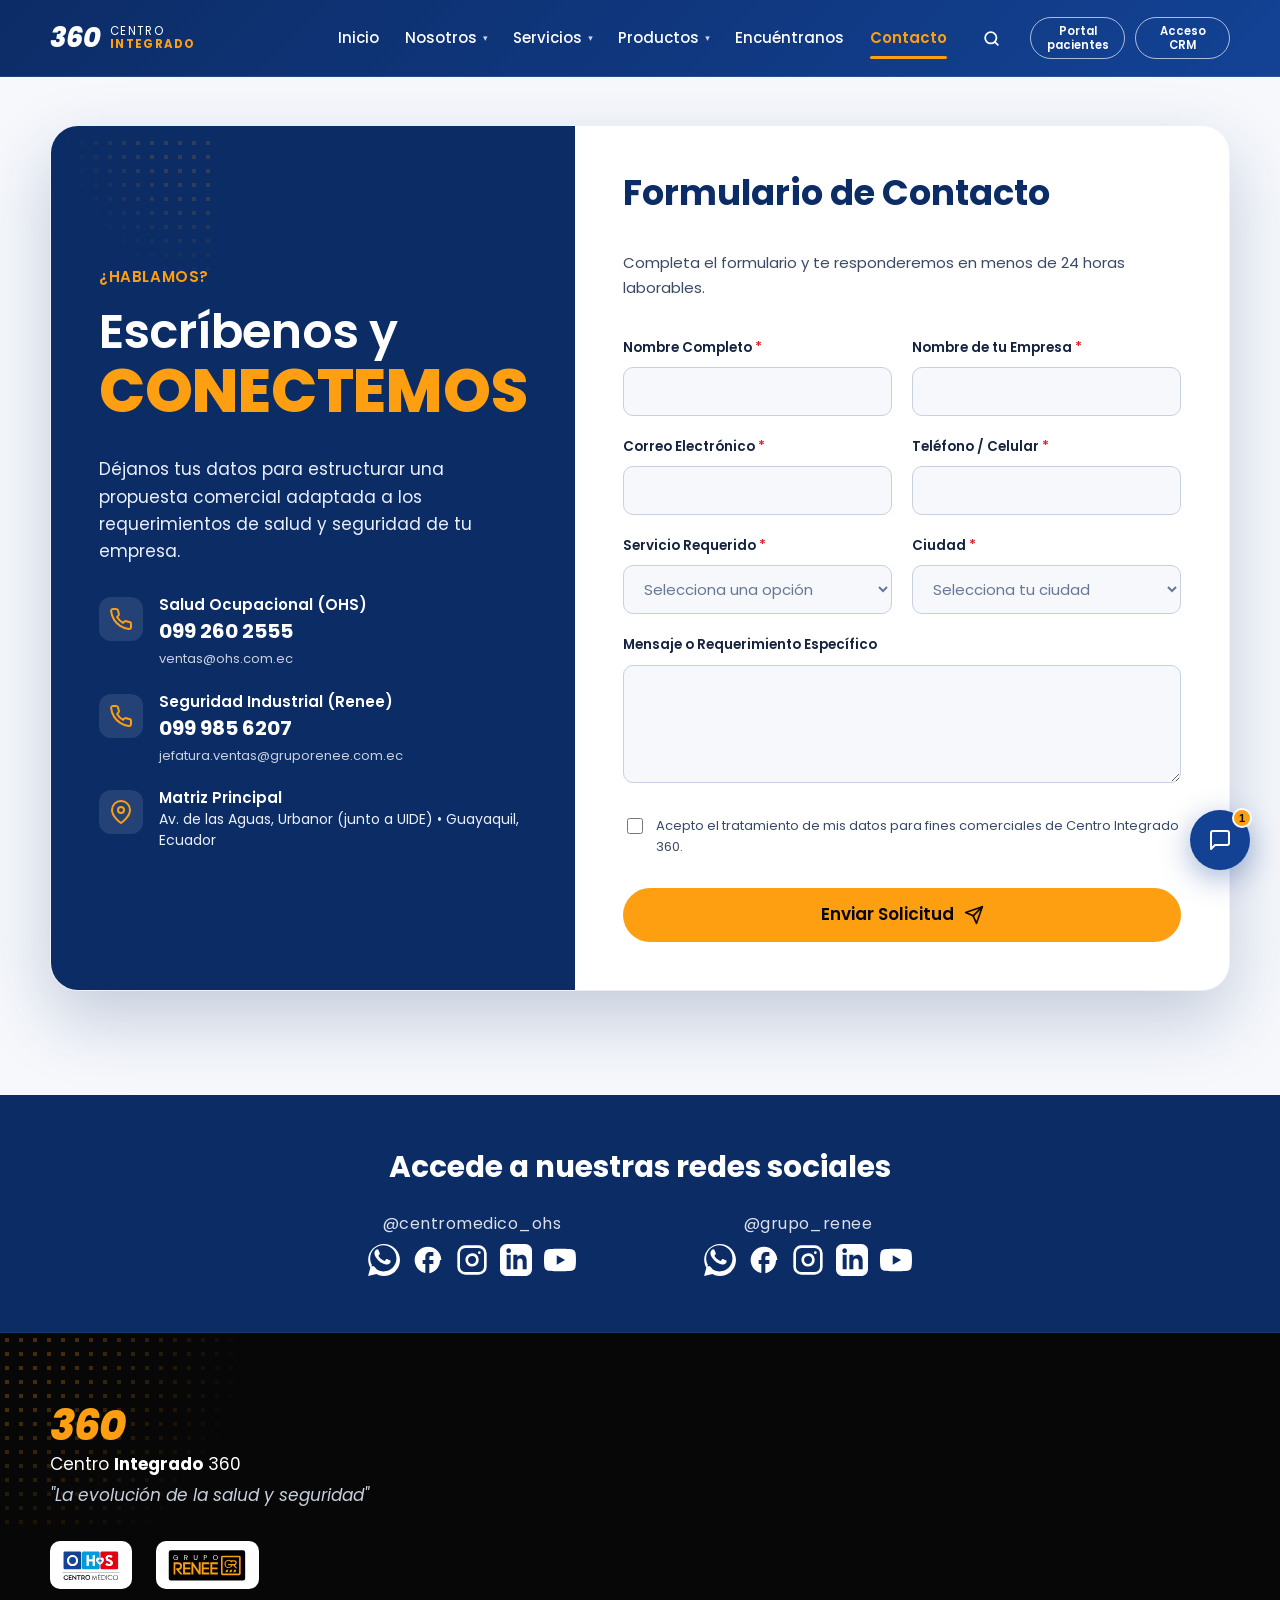
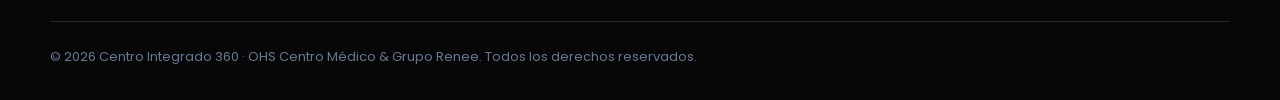
==== commit 86cea8c8: "Productos" ====
--- a/contacto.html
+++ b/contacto.html
@@ -127,7 +127,7 @@
                 </div>
                 <div>
                   <h4>Salud Ocupacional (OHS)</h4>
-                  <a href="https://wa.me/593992631451" target="_blank" class="method-link">099 263 1451</a>
+                  <a href="https://wa.me/593992602555" target="_blank" class="method-link">099 260 2555</a>
                   <p class="method-sub">ventas@ohs.com.ec</p>
                 </div>
               </div>
@@ -138,7 +138,7 @@
                 </div>
                 <div>
                   <h4>Seguridad Industrial (Renee)</h4>
-                  <a href="https://wa.me/593984064249" target="_blank" class="method-link">098 406 4249</a>
+                  <a href="https://wa.me/593999856207" target="_blank" class="method-link">099 985 6207</a>
                   <p class="method-sub">jefatura.ventas@gruporenee.com.ec</p>
                 </div>
               </div>
@@ -275,7 +275,7 @@
         <div class="social-col">
           <h3>@centromedico_ohs</h3>
           <div class="social-links">
-            <a href="https://wa.me/593992631451" target="_blank" rel="noopener" aria-label="WhatsApp OHS">
+            <a href="https://wa.me/593992602555" target="_blank" rel="noopener" aria-label="WhatsApp OHS">
               <svg width="24" height="24" viewBox="0 0 24 24" fill="currentColor">
                 <path d="M.057 24l1.687-6.163c-1.041-1.804-1.588-3.849-1.587-5.946C.06 5.348 5.397.01 12.008.01c3.202.001 6.212 1.246 8.477 3.514 2.266 2.268 3.507 5.28 3.505 8.484-.004 6.657-5.34 11.997-11.953 11.997-2.005-.001-3.973-.5-5.739-1.446L0 24zm6.59-4.846c1.6.95 3.188 1.449 4.825 1.451 5.436 0 9.86-4.37 9.864-9.799.002-2.63-1.023-5.101-2.885-6.966a9.78 9.78 0 0 0-6.975-2.881c-5.433 0-9.86 4.371-9.864 9.8-.001 1.73.457 3.414 1.32 4.9l-.317 1.157 1.218-.32 1.019.598zm9.718-6.938c-.3-.15-1.771-.875-2.046-.975-.276-.1-.476-.15-.676.15-.2.3-.776.975-.95 1.175-.175.2-.35.225-.65.075-.3-.15-1.267-.467-2.413-1.49-.893-.797-1.496-1.782-1.672-2.08-.175-.3-.018-.462.158-.636.159-.156.3-.35.45-.525.15-.175.2-.3.3-.5.1-.2.05-.375-.025-.525-.075-.15-.676-1.63-.926-2.233-.243-.586-.492-.507-.676-.516-.174-.008-.374-.01-.574-.01-.2 0-.526.075-.802.375-.275.3-1.05 1.025-1.05 2.5s1.075 2.9 1.225 3.1c.15.2 2.11 3.22 5.11 4.52.714.31 1.27.494 1.704.632.717.228 1.37.196 1.885.119.574-.086 1.771-.725 2.021-1.425.25-.7.25-1.3.175-1.425-.075-.125-.275-.2-.575-.35z"/>
               </svg>
@@ -307,7 +307,7 @@
         <div class="social-col">
           <h3>@grupo_renee</h3>
           <div class="social-links">
-            <a href="https://wa.me/593984064249" target="_blank" rel="noopener" aria-label="WhatsApp Grupo Renee">
+            <a href="https://wa.me/593999856207" target="_blank" rel="noopener" aria-label="WhatsApp Grupo Renee">
               <svg width="24" height="24" viewBox="0 0 24 24" fill="currentColor">
                 <path d="M.057 24l1.687-6.163c-1.041-1.804-1.588-3.849-1.587-5.946C.06 5.348 5.397.01 12.008.01c3.202.001 6.212 1.246 8.477 3.514 2.266 2.268 3.507 5.28 3.505 8.484-.004 6.657-5.34 11.997-11.953 11.997-2.005-.001-3.973-.5-5.739-1.446L0 24zm6.59-4.846c1.6.95 3.188 1.449 4.825 1.451 5.436 0 9.86-4.37 9.864-9.799.002-2.63-1.023-5.101-2.885-6.966a9.78 9.78 0 0 0-6.975-2.881c-5.433 0-9.86 4.371-9.864 9.8-.001 1.73.457 3.414 1.32 4.9l-.317 1.157 1.218-.32 1.019.598zm9.718-6.938c-.3-.15-1.771-.875-2.046-.975-.276-.1-.476-.15-.676.15-.2.3-.776.975-.95 1.175-.175.2-.35.225-.65.075-.3-.15-1.267-.467-2.413-1.49-.893-.797-1.496-1.782-1.672-2.08-.175-.3-.018-.462.158-.636.159-.156.3-.35.45-.525.15-.175.2-.3.3-.5.1-.2.05-.375-.025-.525-.075-.15-.676-1.63-.926-2.233-.243-.586-.492-.507-.676-.516-.174-.008-.374-.01-.574-.01-.2 0-.526.075-.802.375-.275.3-1.05 1.025-1.05 2.5s1.075 2.9 1.225 3.1c.15.2 2.11 3.22 5.11 4.52.714.31 1.27.494 1.704.632.717.228 1.37.196 1.885.119.574-.086 1.771-.725 2.021-1.425.25-.7.25-1.3.175-1.425-.075-.125-.275-.2-.575-.35z"/>
               </svg>
@@ -350,8 +350,8 @@
         <p class="footer-claim">"La evolución de la salud y seguridad"</p>
       </div>
       <div class="footer-logos">
-        <img src="assets/img/Iconos/logos/ohs blanco logo.svg" alt="OHS Centro Médico" width="716" height="358" loading="lazy" />
-        <img src="assets/img/logo-renee.png" alt="Grupo Renee" width="855" height="339" loading="lazy" />
+        <img src="assets/img/Iconos/logos/ohs logo.svg" alt="OHS Centro Médico" loading="lazy" />
+        <img src="assets/img/Iconos/logos/grupo renee logo.svg" alt="Grupo Renee" loading="lazy" />
       </div>
 
       <p class="footer-legal">© <span id="year"></span> Centro Integrado 360 · OHS Centro Médico &amp; Grupo Renee.
@@ -359,20 +359,7 @@
     </div>
   </footer>
 
-  <!-- ===================== SEARCH OVERLAY ===================== -->
-  <div class="search-overlay" id="searchOverlay" aria-hidden="true">
-    <div class="search-overlay-card">
-      <button class="search-overlay-close" id="searchOverlayClose" aria-label="Cerrar búsqueda">✕</button>
-      <h3>Buscar en Centro Integrado 360</h3>
-      <form class="search-overlay-form" id="searchOverlayForm">
-        <input type="text" id="searchOverlayInput" placeholder="Escribe lo que buscas (ej. sucursales, exámenes, EPP)..." autocomplete="off" aria-label="Entrada de búsqueda" />
-        <button type="submit" class="btn btn-primary">Buscar</button>
-      </form>
-      <div class="search-overlay-results" id="searchOverlayResults">
-        <!-- Search results injected here -->
-      </div>
-    </div>
-  </div>
+
 
   <!-- ===================== FAQ CHATBOX ===================== -->
   <div class="faq-chatbox" id="faqChatbox">
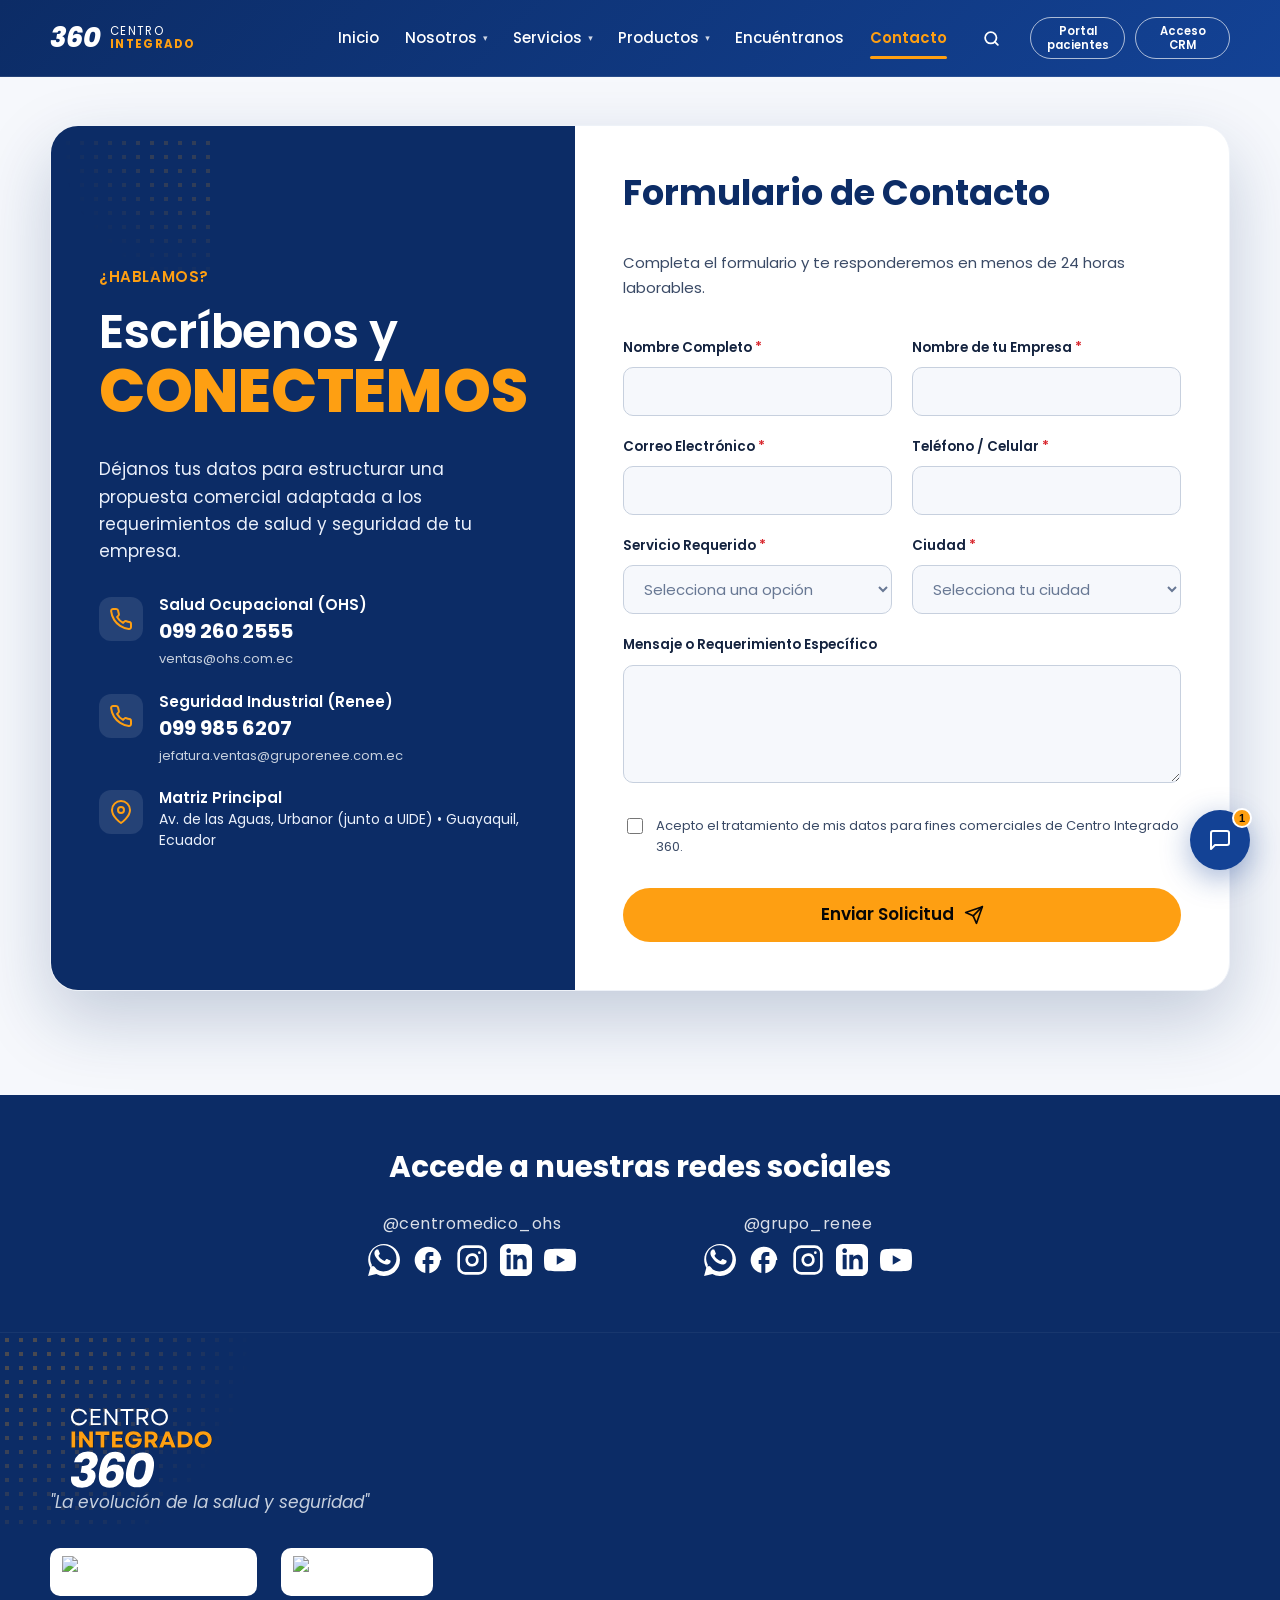
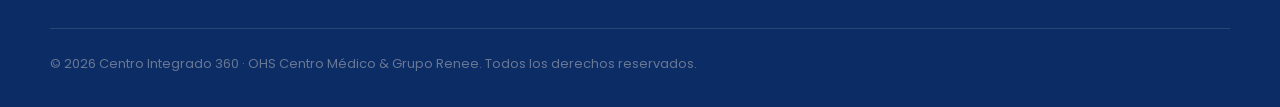
==== commit f0f1e2db: "Productos" ====
--- a/contacto.html
+++ b/contacto.html
@@ -345,13 +345,12 @@
     <div class="footer-dots" aria-hidden="true"></div>
     <div class="container footer-inner">
       <div class="footer-brand">
-        <span class="brand-360 brand-360--lg">360</span>
-        <p>Centro <strong>Integrado</strong> 360</p>
+        <img src="assets/img/Iconos/logos/centro integrado blanco.svg" alt="Centro Integrado 360" class="footer-logo-main" loading="lazy" />
         <p class="footer-claim">"La evolución de la salud y seguridad"</p>
       </div>
       <div class="footer-logos">
-        <img src="assets/img/Iconos/logos/ohs logo.svg" alt="OHS Centro Médico" loading="lazy" />
-        <img src="assets/img/Iconos/logos/grupo renee logo.svg" alt="Grupo Renee" loading="lazy" />
+        <img src="assets/img/logo-ohs.png" alt="OHS Centro Médico" loading="lazy" />
+        <img src="assets/img/logo-renee.png" alt="Grupo Renee" loading="lazy" />
       </div>
 
       <p class="footer-legal">© <span id="year"></span> Centro Integrado 360 · OHS Centro Médico &amp; Grupo Renee.
--- a/assets/css/styles.css
+++ b/assets/css/styles.css
@@ -1911,7 +1911,7 @@
 
 /* ---------------- Footer ---------------- */
 .site-footer {
-  background: var(--negro);
+  background: var(--azul-900);
   color: var(--blanco);
   padding: var(--sp-6) 0 var(--sp-4);
   position: relative;
@@ -1939,6 +1939,14 @@
   display: flex;
   flex-direction: column;
   gap: .2rem;
+}
+
+.footer-logo-main {
+  height: 180px;
+  width: auto;
+  align-self: flex-start;
+  margin-top: -50px;
+  margin-bottom: -50px;
 }
 
 .brand-360--lg {
